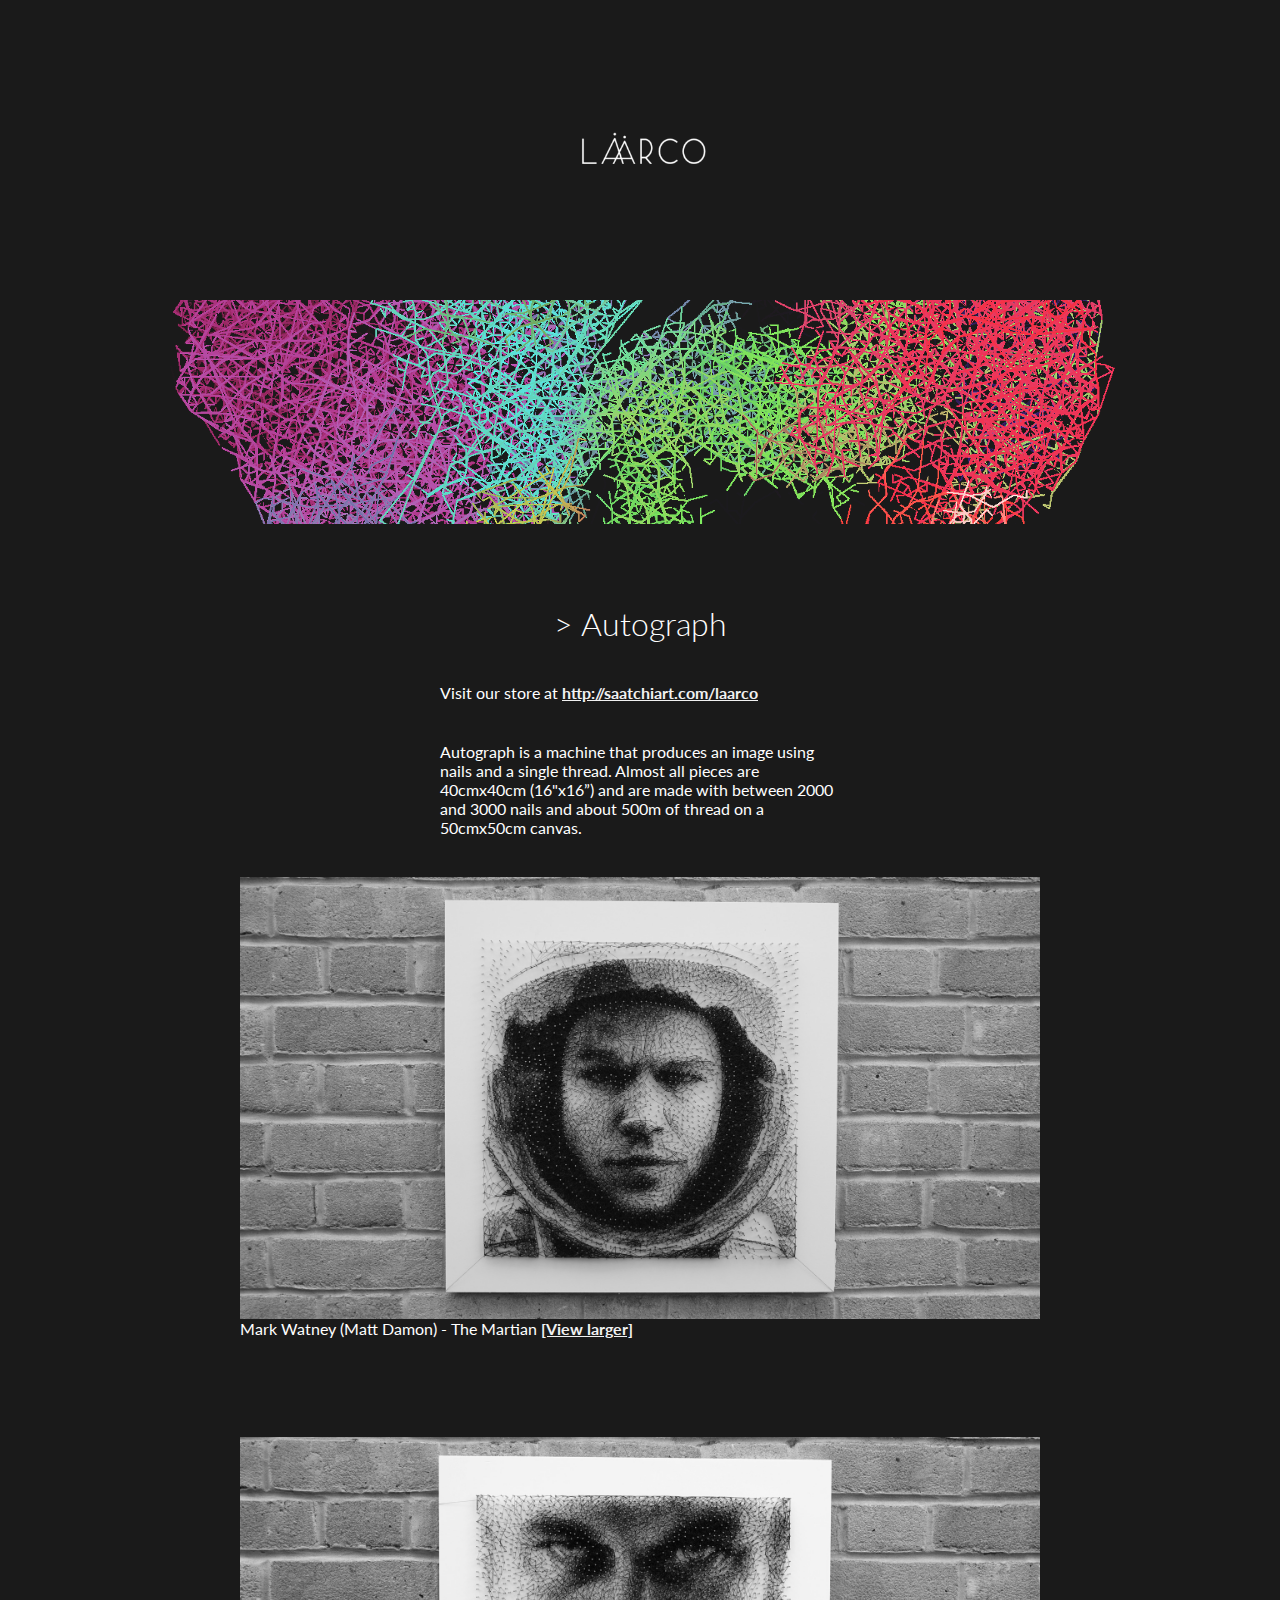
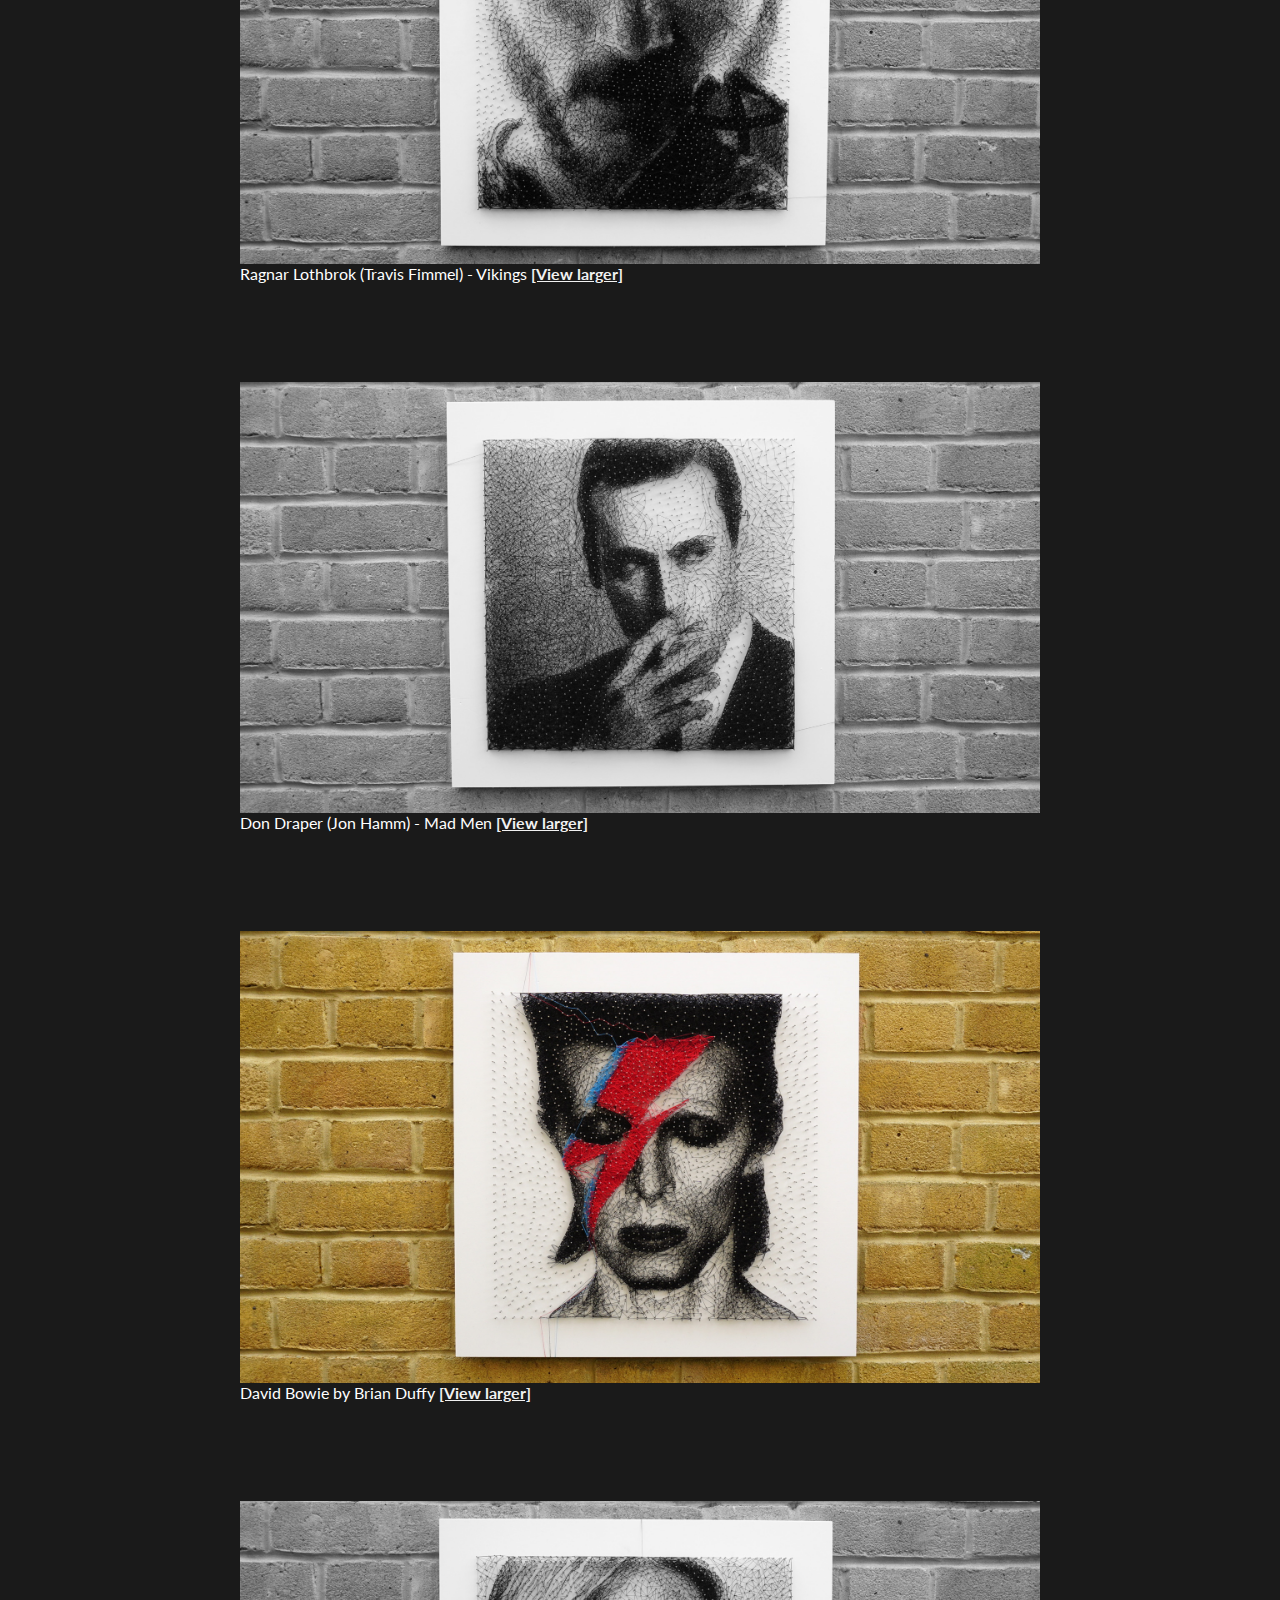
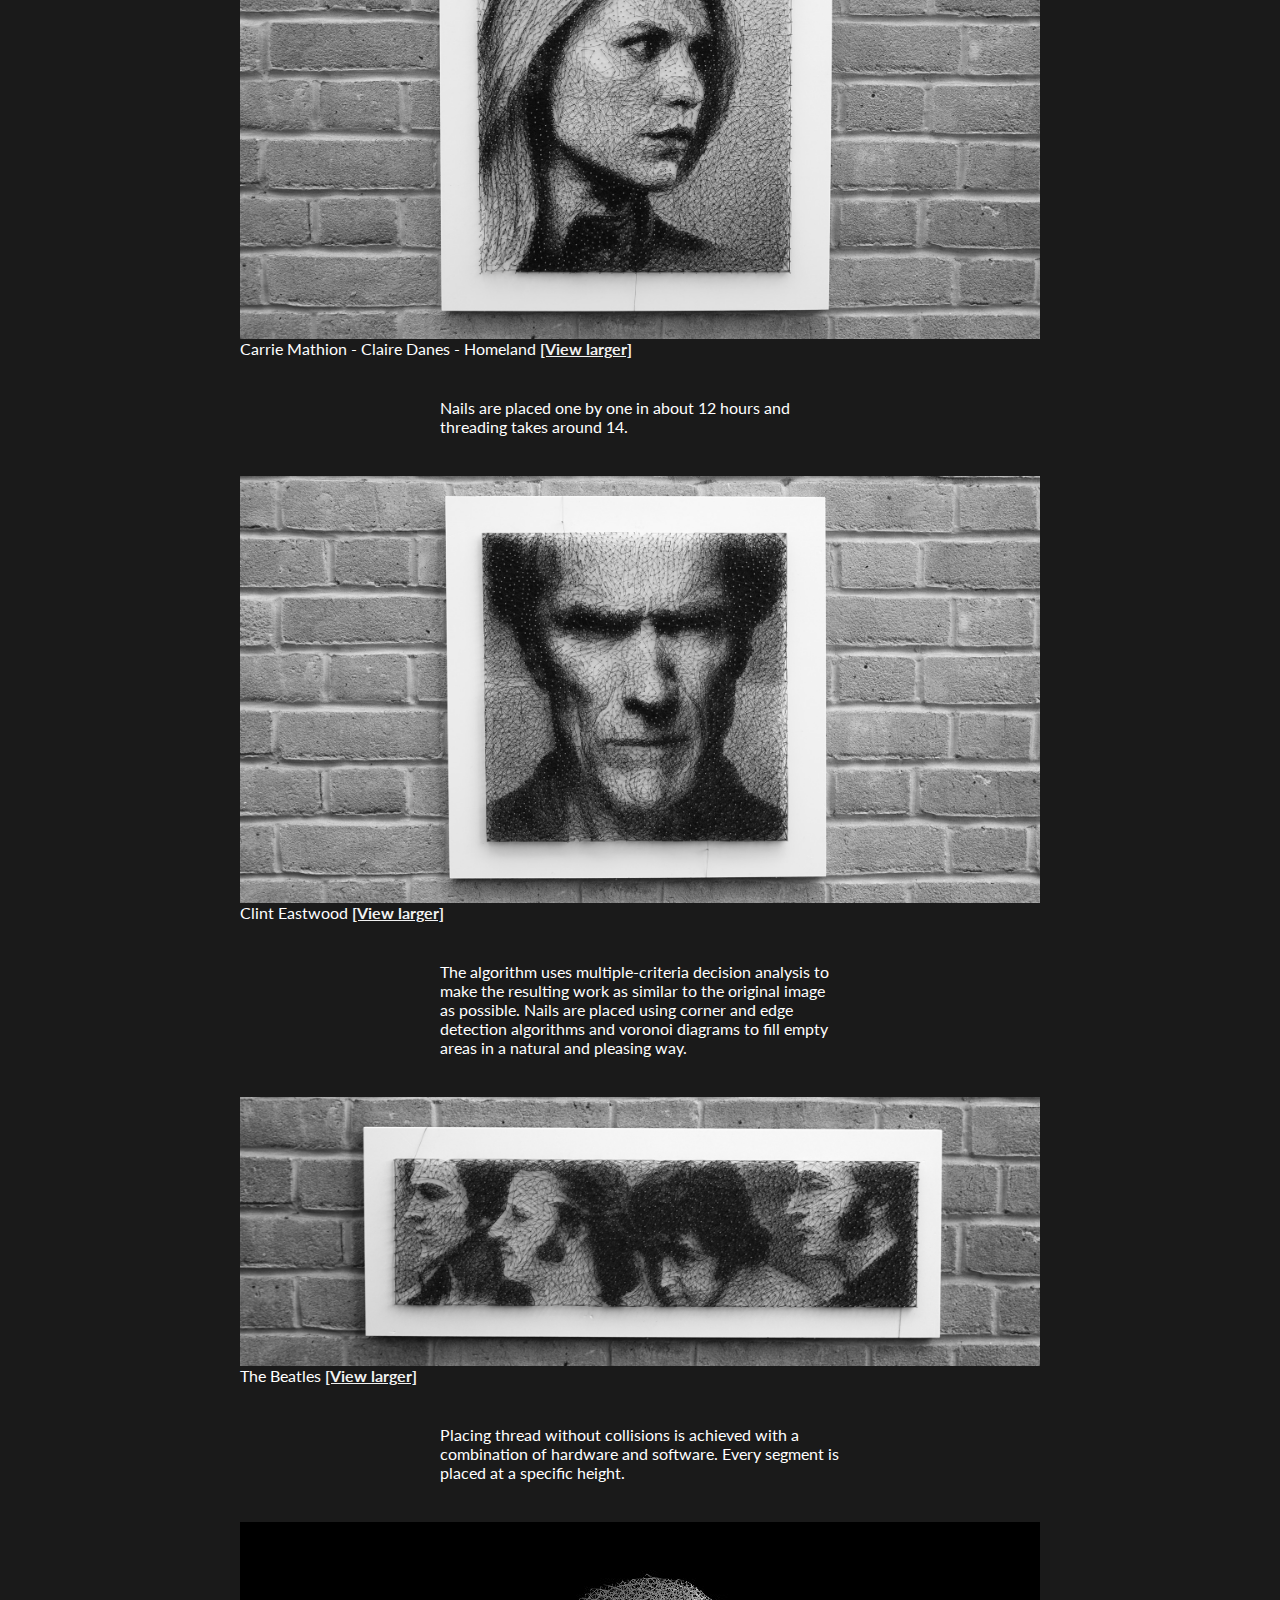
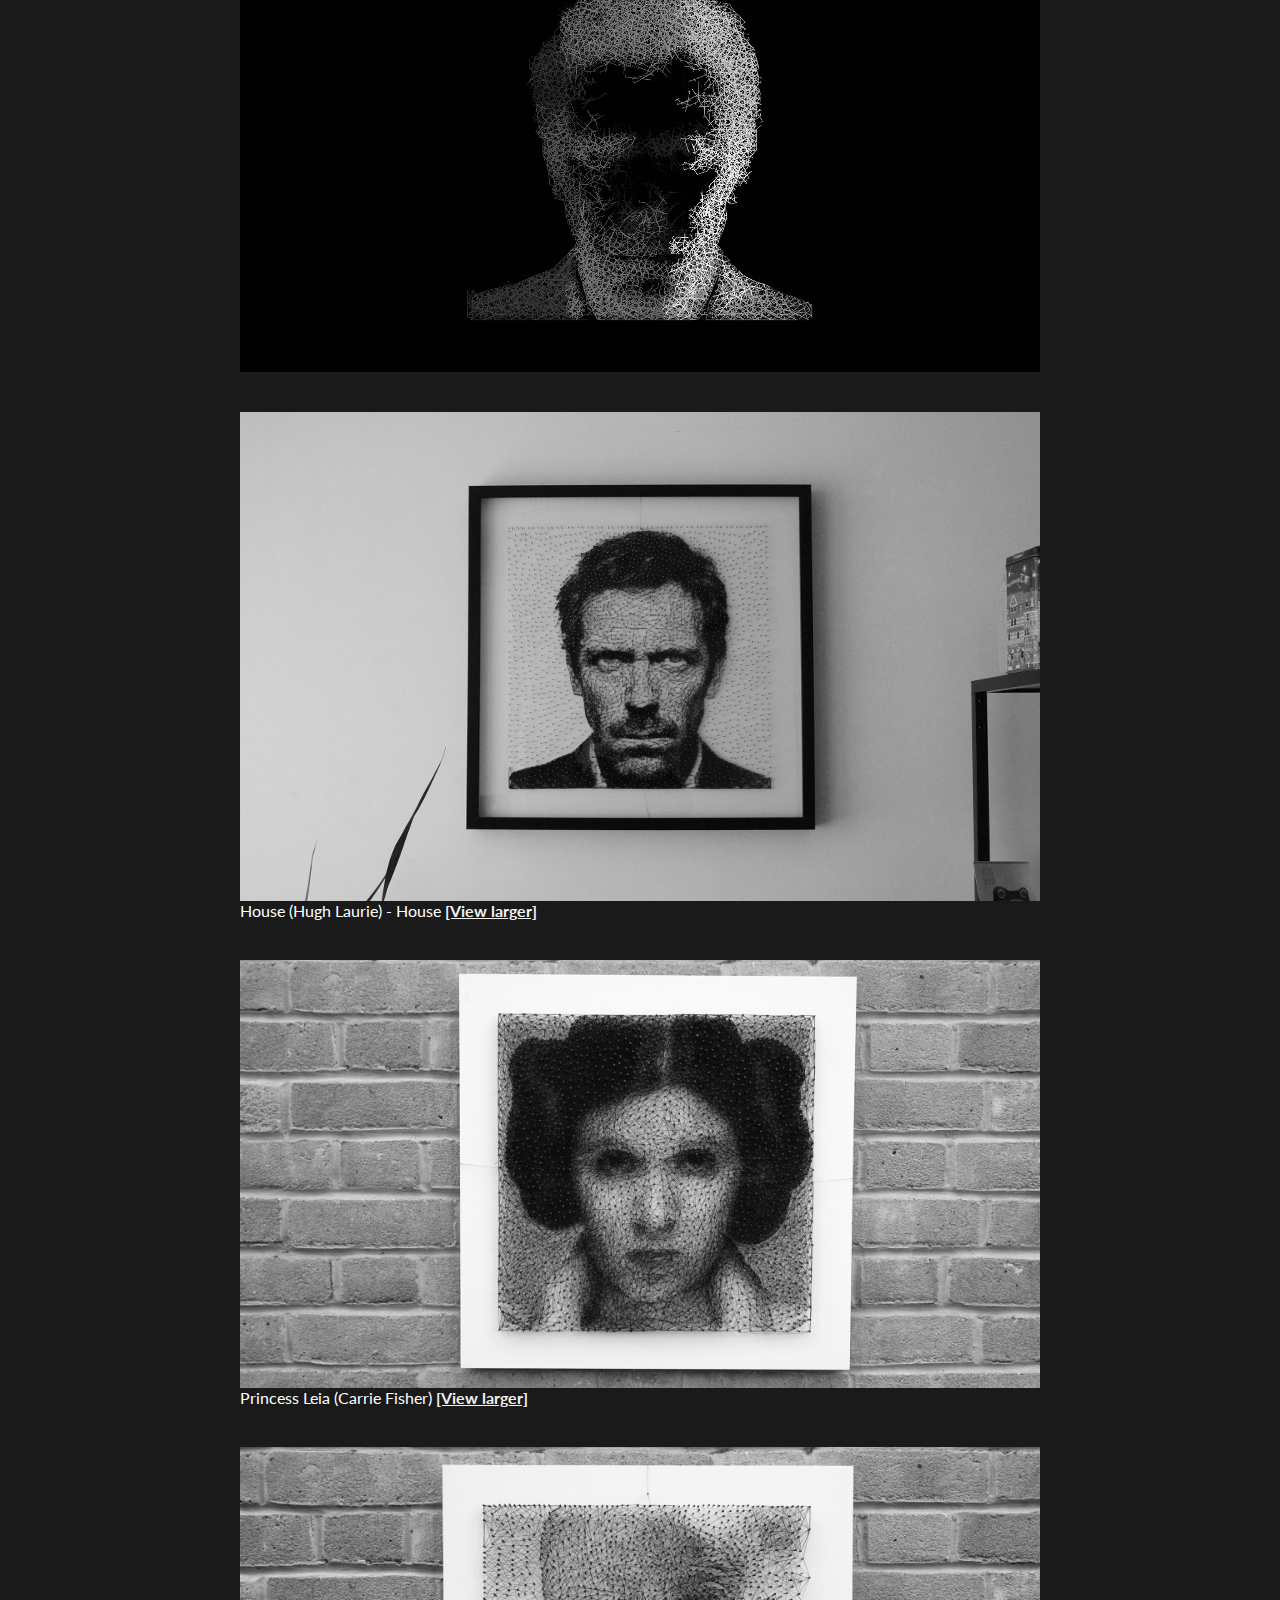
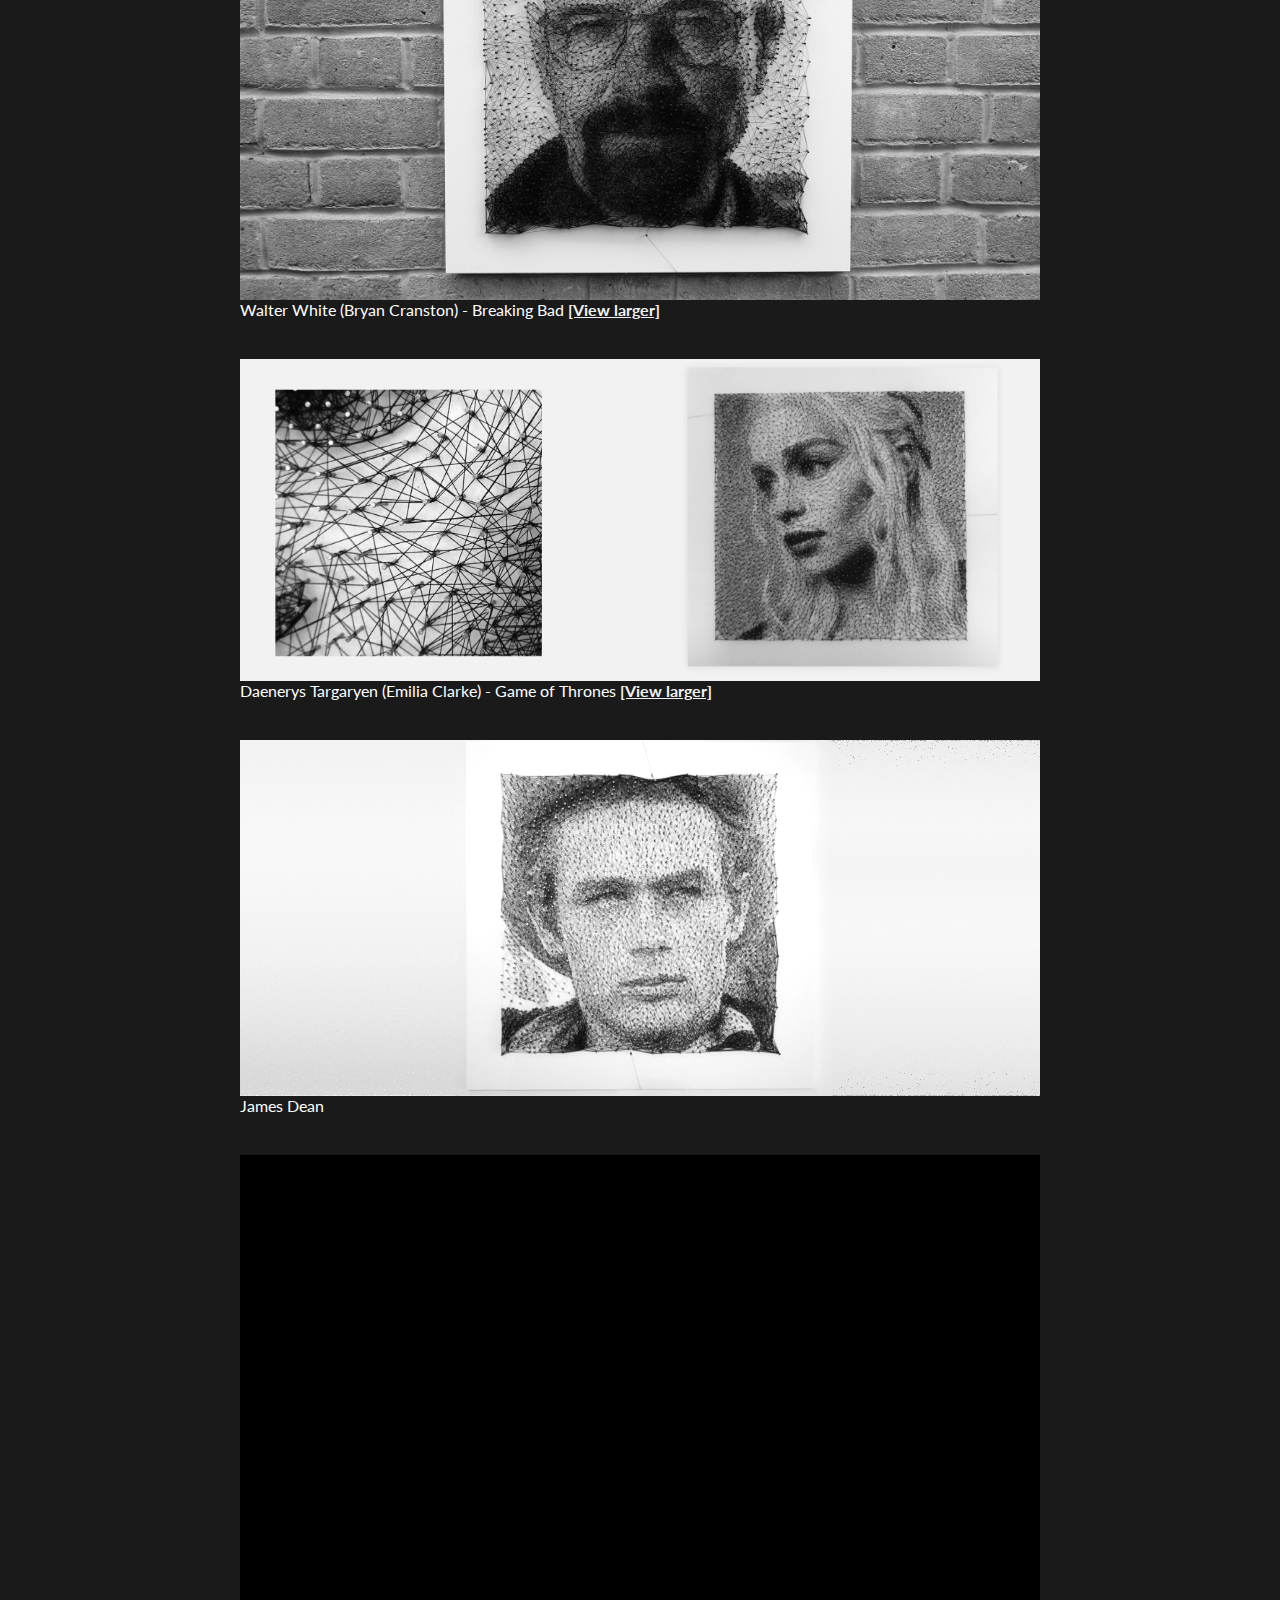
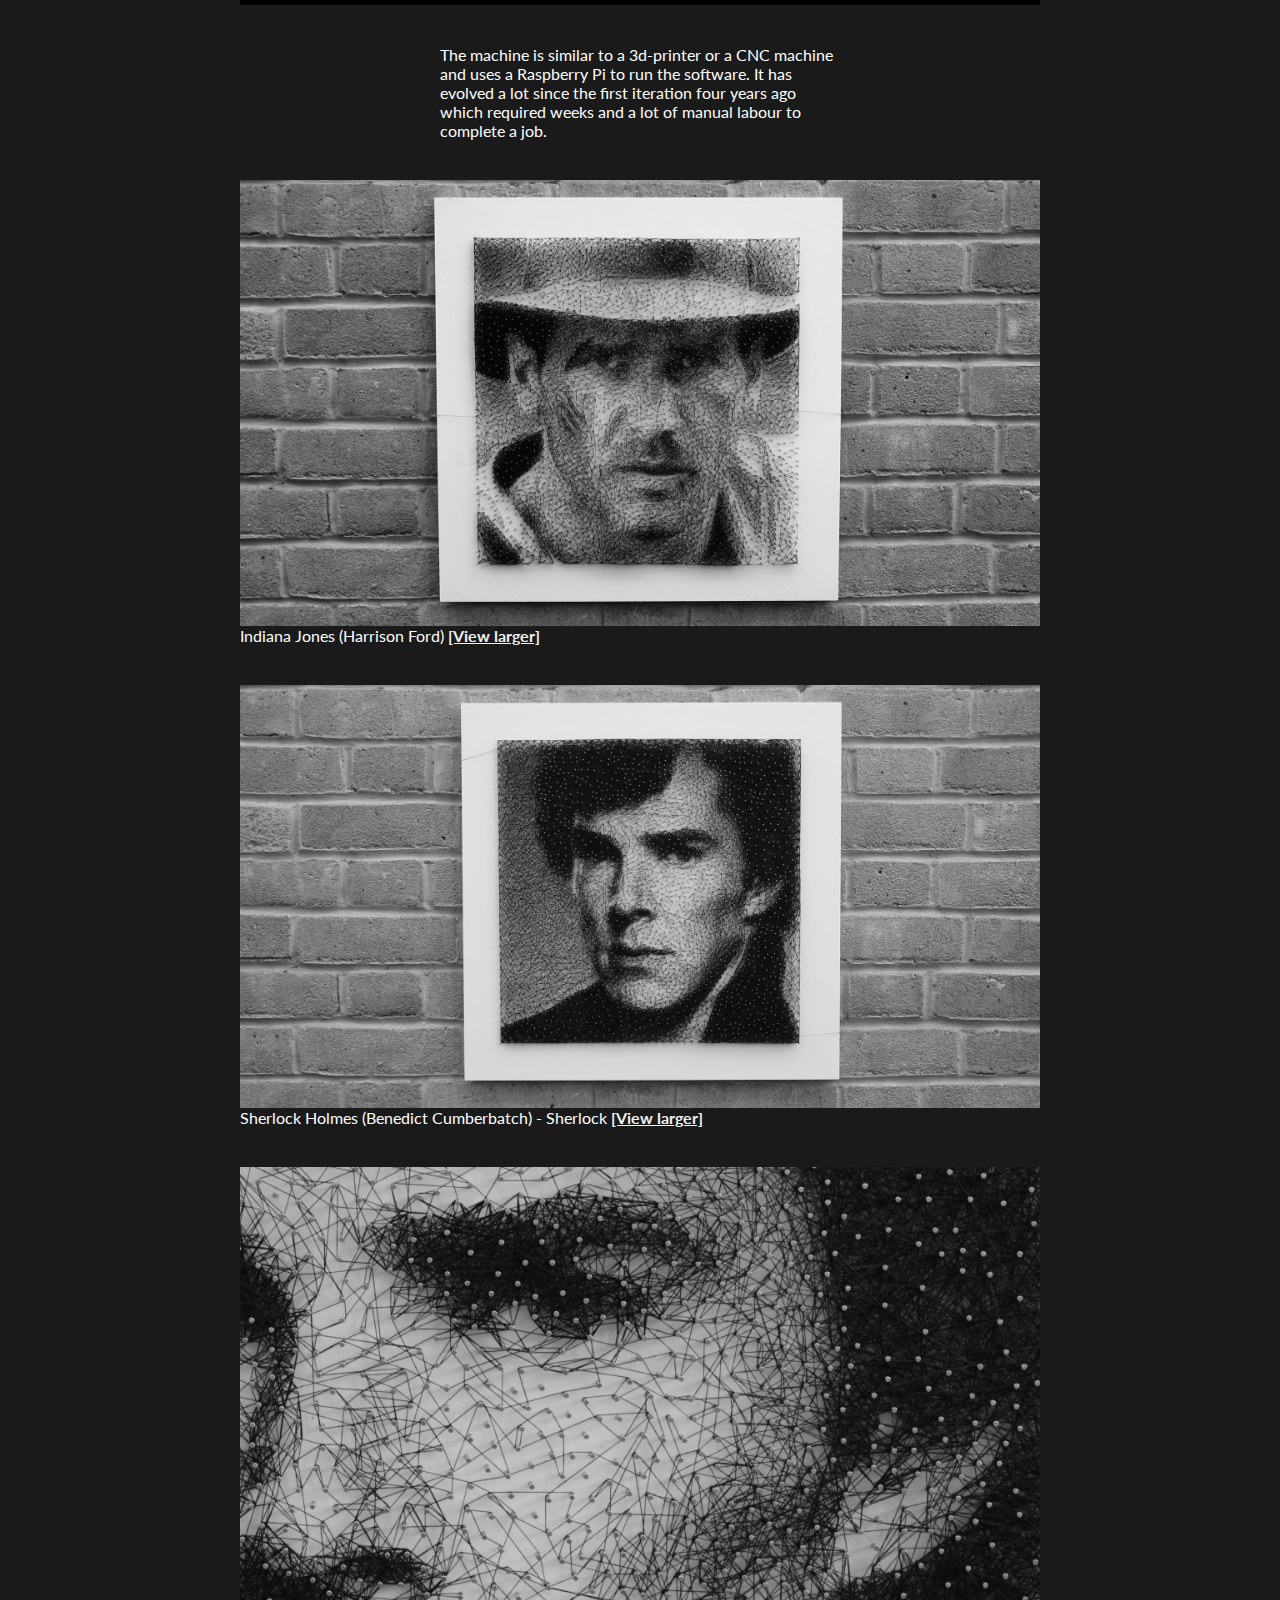
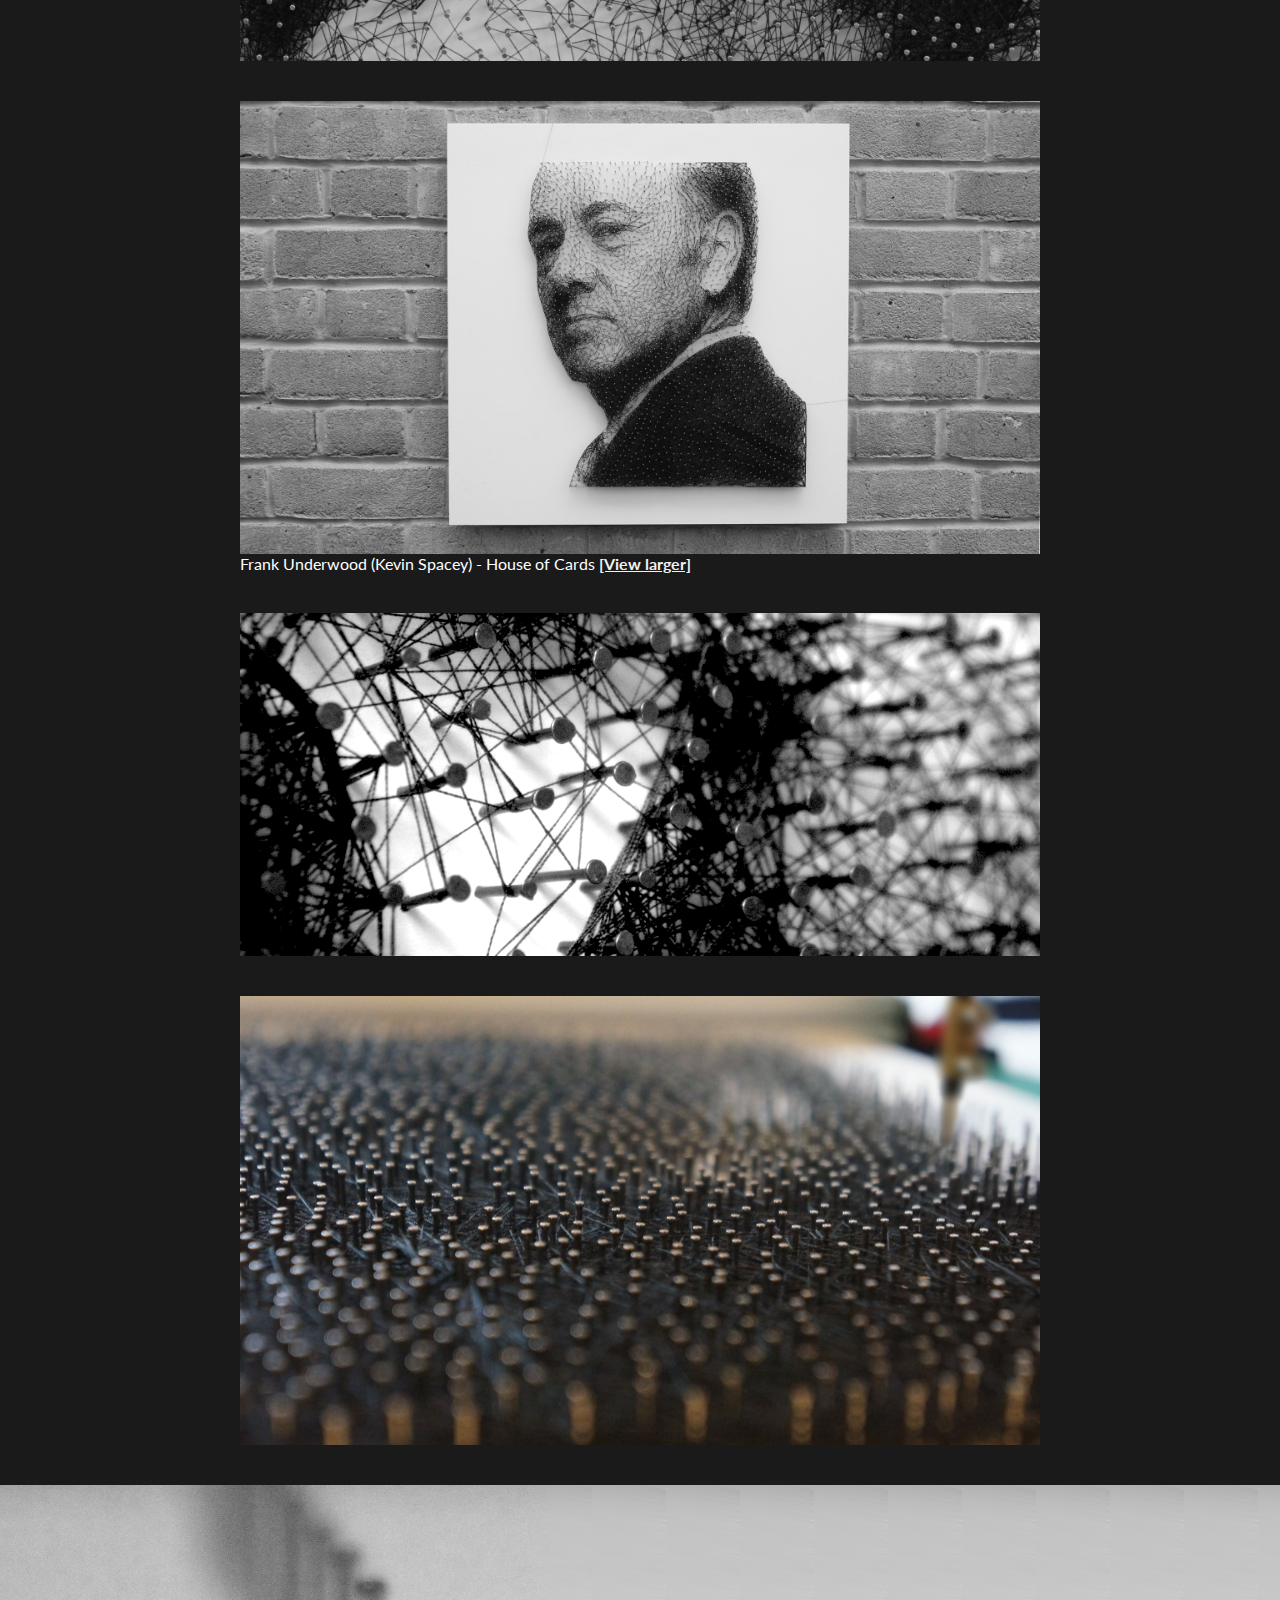
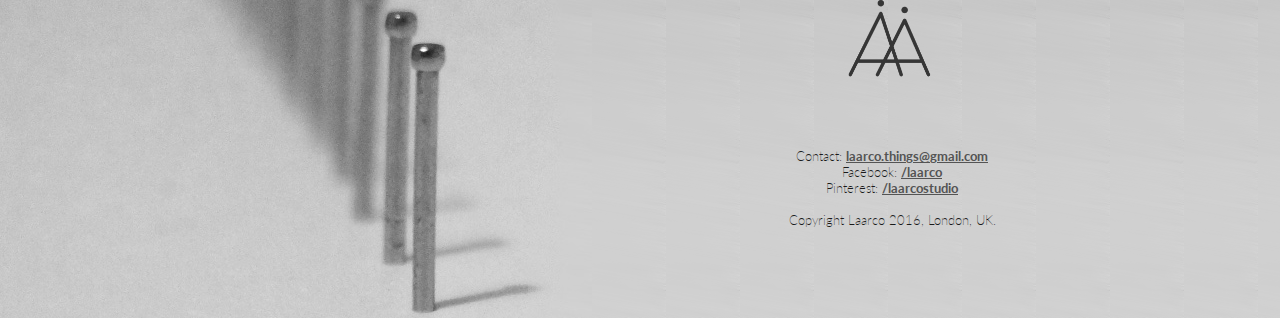
==== index.html @ 8915d0df "RRSS" ====
<html>
<head>
	<title>laarco</title>
	<link rel="stylesheet" href="laarco.css">
	<link href='https://fonts.googleapis.com/css?family=Lato:400,100italic,300' rel='stylesheet' type='text/css'>

</head>

<body class="main">

		<img class="laarco" src="laarco.png" alt="" />
	
		<img class="center" src="autograph.png" alt="" />
		<h1>&gt; Autograph</h1>
    <p class="text">Visit our store at <a href="http://saatchiart.com/laarco">http://saatchiart.com/laarco</a>
    </p>

    <p class="text">Autograph is a machine that produces an image using nails and a single thread. Almost all pieces are 40cmx40cm (16"x16”) and are made with between 2000 and 3000 nails and about 500m of thread on a 50cmx50cm canvas. 
    </p>

    <figure class="img800"><a href="nowall/martian.jpg"><img src="wall/martian.jpg" /></a><figcaption>Mark Watney (Matt Damon) - The Martian <a href="nowall/martian.jpg">[View larger]</a></figcaption></figure><br>
    <figure class="img800"><a href="nowall/ragnar.jpg"><img src="wall/ragnar.jpg" /></a><figcaption>Ragnar Lothbrok (Travis Fimmel) - Vikings <a href="nowall/ragnar.jpg">[View larger]</a></figcaption></figure><br>
    <figure class="img800"><a href="nowall/don.jpg"><img src="wall/don.jpg" /></a><figcaption>Don Draper (Jon Hamm) - Mad Men <a href="nowall/don.jpg">[View larger]</a></figcaption></figure><br>
    <figure class="img800"><a href="nowall/bowie.jpg"><img src="wall/bowie.jpg" /></a><figcaption>David Bowie by Brian Duffy <a href="nowall/bowie.jpg">[View larger]</a></figcaption></figure><br>
    <figure class="img800"><a href="nowall/carrie.jpg"><img src="wall/carrie.jpg" /></a><figcaption>Carrie Mathion - Claire Danes - Homeland <a href="nowall/carrie.jpg">[View larger]</a></figcaption></figure>
    
    <p class="text">
    Nails are placed one by one in about 12 hours and threading takes around 14.
    </p>


<p><figure class="img800"><a href="nowall/clint.jpg"><img src="wall/clint.jpg" /></a><figcaption>Clint Eastwood <a href="nowall/clint.jpg">[View larger]</a></figcaption></figure></p>

    <p class="text">
    The algorithm uses multiple-criteria decision analysis to make the resulting work as similar to the original image as possible. Nails are placed using corner and edge detection algorithms and voronoi diagrams to fill empty areas in a natural and pleasing way.
    </p>

<p><figure class="img800"><a href="nowall/beatles.jpg"><img src="wall/beatles.jpg" /></a><figcaption>The Beatles <a href="nowall/beatles.jpg">[View larger]</a></figcaption></figure></p>

    <p class="text">
    Placing thread without collisions is achieved with a combination of hardware and software. Every segment is placed at a specific height.
    </p>
<p><figure class="img800"><img src="house_heights.jpg" /><figcaption></figcaption></figure></p>
<p><figure class="img800"><a href="nowall/house.jpg"><img src="house.jpg" /></a><figcaption>House (Hugh Laurie) - House <a href="nowall/house.jpg">[View larger]</a></figcaption></figure></p>
<p><figure class="img800"><a href="nowall/leia.jpg"><img src="wall/leia.jpg" /></a><figcaption>Princess Leia (Carrie Fisher) <a href="nowall/leia.jpg">[View larger]</a></figcaption></figure></p>
<p><figure class="img800"><a href="nowall/walter.jpg"><img src="wall/walter.jpg" /></a><figcaption>Walter White (Bryan Cranston) - Breaking Bad <a href="nowall/walter.jpg">[View larger]</a></figcaption></figure></p>
<p><figure class="img800"><a href="nowall/daenerys.jpg"><img src="daenerys.png" /></a><figcaption>Daenerys Targaryen (Emilia Clarke) - Game of Thrones <a href="nowall/daenerys.jpg">[View larger]</a></figcaption></figure></p>
<p><figure class="img800"><img src="james.png" /><figcaption>James Dean</figcaption></figure></p>

    <p class="video">
    <iframe width="800" height="450" src="https://www.youtube.com/embed/mAPLx17B2AM" frameborder="0" allowfullscreen></iframe>

    </p>
    <p class="text">
    The machine is similar to a 3d-printer or a CNC machine and uses a Raspberry Pi to run the software. It has evolved a lot since the first iteration four years ago which required weeks and a lot of manual labour to complete a job.
    </p>

<p><figure class="img800"><a href="nowall/indy.jpg"><img src="wall/indy.jpg" /></a><figcaption>Indiana Jones (Harrison Ford) <a href="nowall/indy.jpg">[View larger]</a></figcaption></figure></p>
<p><figure class="img800"><a href="nowall/sherlock.jpg"><img src="wall/sherlock.jpg" /></a><figcaption>Sherlock Holmes (Benedict Cumberbatch) - Sherlock <a href="nowall/sherlock.jpg">[View larger]</a></figcaption></figure></p>
<p><figure class="img800"><img src="sherlockzoom.jpg" /><figcaption></figcaption></figure></p>
<p><figure class="img800"><a href="nowall/frank.jpg"><img src="wall/frank.jpg" /></a><figcaption>Frank Underwood (Kevin Spacey) - House of Cards <a href="nowall/frank.jpg">[View larger]</a></figcaption></figure></p>
<p><figure class="img800"><img src="pic2.png" /><figcaption></figcaption></figure></p>
<p><figure class="img800"><img src="photo.jpg" /><figcaption></figcaption></figure></p>

<table class="whitewp">
	<tr><td class="whitenails"></td><td class="white">
		<div>
	    <p><img src="head_black.png" width="600px" style="margin-bottom: 48px"></p>

	    <p class="smalltext text" style="text-align: center;">

	    Contact: <a href="mailto:laarco.things@gmail.com">laarco.things@gmail.com</a> <br/>
      Facebook: <a href="http://facebook.com/laarco">/laarco</a><br/>
      Pinterest: <a href="https://pinterest.com/laarcostudio">/laarcostudio</a><br/>
            <br/>
	    Copyright Laarco 2016, London, UK.<br/>

	    </p>
    </div>
	</td></tr>
</table>
</body>
<script>
  (function(i,s,o,g,r,a,m){i['GoogleAnalyticsObject']=r;i[r]=i[r]||function(){
  (i[r].q=i[r].q||[]).push(arguments)},i[r].l=1*new Date();a=s.createElement(o),
  m=s.getElementsByTagName(o)[0];a.async=1;a.src=g;m.parentNode.insertBefore(a,m)
  })(window,document,'script','//www.google-analytics.com/analytics.js','ga');

  ga('create', 'UA-69452703-1', 'auto');
  ga('send', 'pageview');

</script>
</html>
---- laarco.css ----
body {
	
	font-family: Lato;

	margin: 0;
}

table, tr, td {
	border: 0;
	border-collapse: collapse;
	padding: 0;
}
body.main {
	color: white;
	background-color: #1a1a1a;
}

.hide-y-overflow {
    overflow-y:hidden;
}

header {
}

html, section, body {
	margin:0;
	padding:0;
}

h1, h2, h3, h4, h5 {
	font-weight: 300;
	width: 60%;
	margin: auto;
	margin-top: 80px;
}

h1 {
	text-align: center;	
}


a {
	font-weight: bold;
	color: #f1f1f1;

}
.laarco {
	font-size: 36px;
	width: 40%;
	display: block;
	margin: 80px auto;
	font-weight: 300;
}

.gone {
	display: none;
}


/*
@-webkit-keyframes machineAnim {
	from {
	-webkit-transform: translate(0px);
	}
	to {
	-webkit-transform: translate(-100px);
	}
}*/


/* Standard syntax */
@keyframes machineAnim {

	from {
		top: 2000px;
		
	}
	to {
		top: 0px;
	}
}


@media screen and (max-width: 1080px) and (orientation:portrait) {

	body {
		padding: 0 36px;
		font-size: 12px;
	}

	.laarco {
		width: 100%;
		margin: 0;
	}
	.img400, .img800 {
		width: 100% !important;
	}

	.img800 img {
		width: 800px;
		margin: auto;
	}
	.text {
		width: 100% !important;
	}

	h1 {
		font-size: 4em;
	}

	.video {
		margin: 0px auto 0px auto !important; 
	}
}

.whitewp {
	align-items: stretch;
	width: 100%;
	height: 433px;
	background: url("nailsbg.png");
	background-repeat: repeat-x;
	background-color: #e5e5e5;
	color: #1a1a1a;
	display: block;

}

.white {
	height: 433px;

} 

.whitenails {
	
	width: 592px;
	height: 433px;
	background: url("nails.jpg")  no-repeat;
	background-position: right top;
}

.white figure, .white p {
	margin: auto;
}

figure img {
	max-width: 100%;
}

.machines {
	display: block;

    -webkit-animation-name: machineAnim; /* Chrome, Safari, Opera */
    -webkit-animation-duration: 2s; /* Chrome, Safari, Opera */
    animation-name: machineAnim;
    animation-duration: 2s;
    animation-fill-mode:forwards;
}

.maintitle {
    -webkit-animation-name: maintitle-anim; /* Chrome, Safari, Opera */
    -webkit-animation-duration: 2s; /* Chrome, Safari, Opera */
    animation-name: maintitle-anim;
    animation-duration: 2s;
    animation-fill-mode:forwards;
    overflow: hidden;

}

.center {
	margin: auto;
	display: block;
	width: 100%;
	max-width: 1080px;

}

/* Standard syntax */
@keyframes maintitle-anim	 {

	from {
		height: 100%;
		
	}
	to {
		height: 0%;
	}
}

figure{
	margin: 40px;
	display: block;
	margin: 40px auto 40px auto; 

}

.text {
	width: 400px;
	margin: 40px auto 40px auto; 
	display: block;
}

.video {
	width: 800px;
	background-color: black;
	text-align: center;
	margin: 40px auto 40px auto; 
}

.img400 {
	width: 400px;
}

.img800 {
	width: 800px;
}

figure {
	max-width: 100%;}

.smalltext {
	font-size: 0.8em;
	font-weight: 200;
}

.whitewp a {
	color: #545454;
}
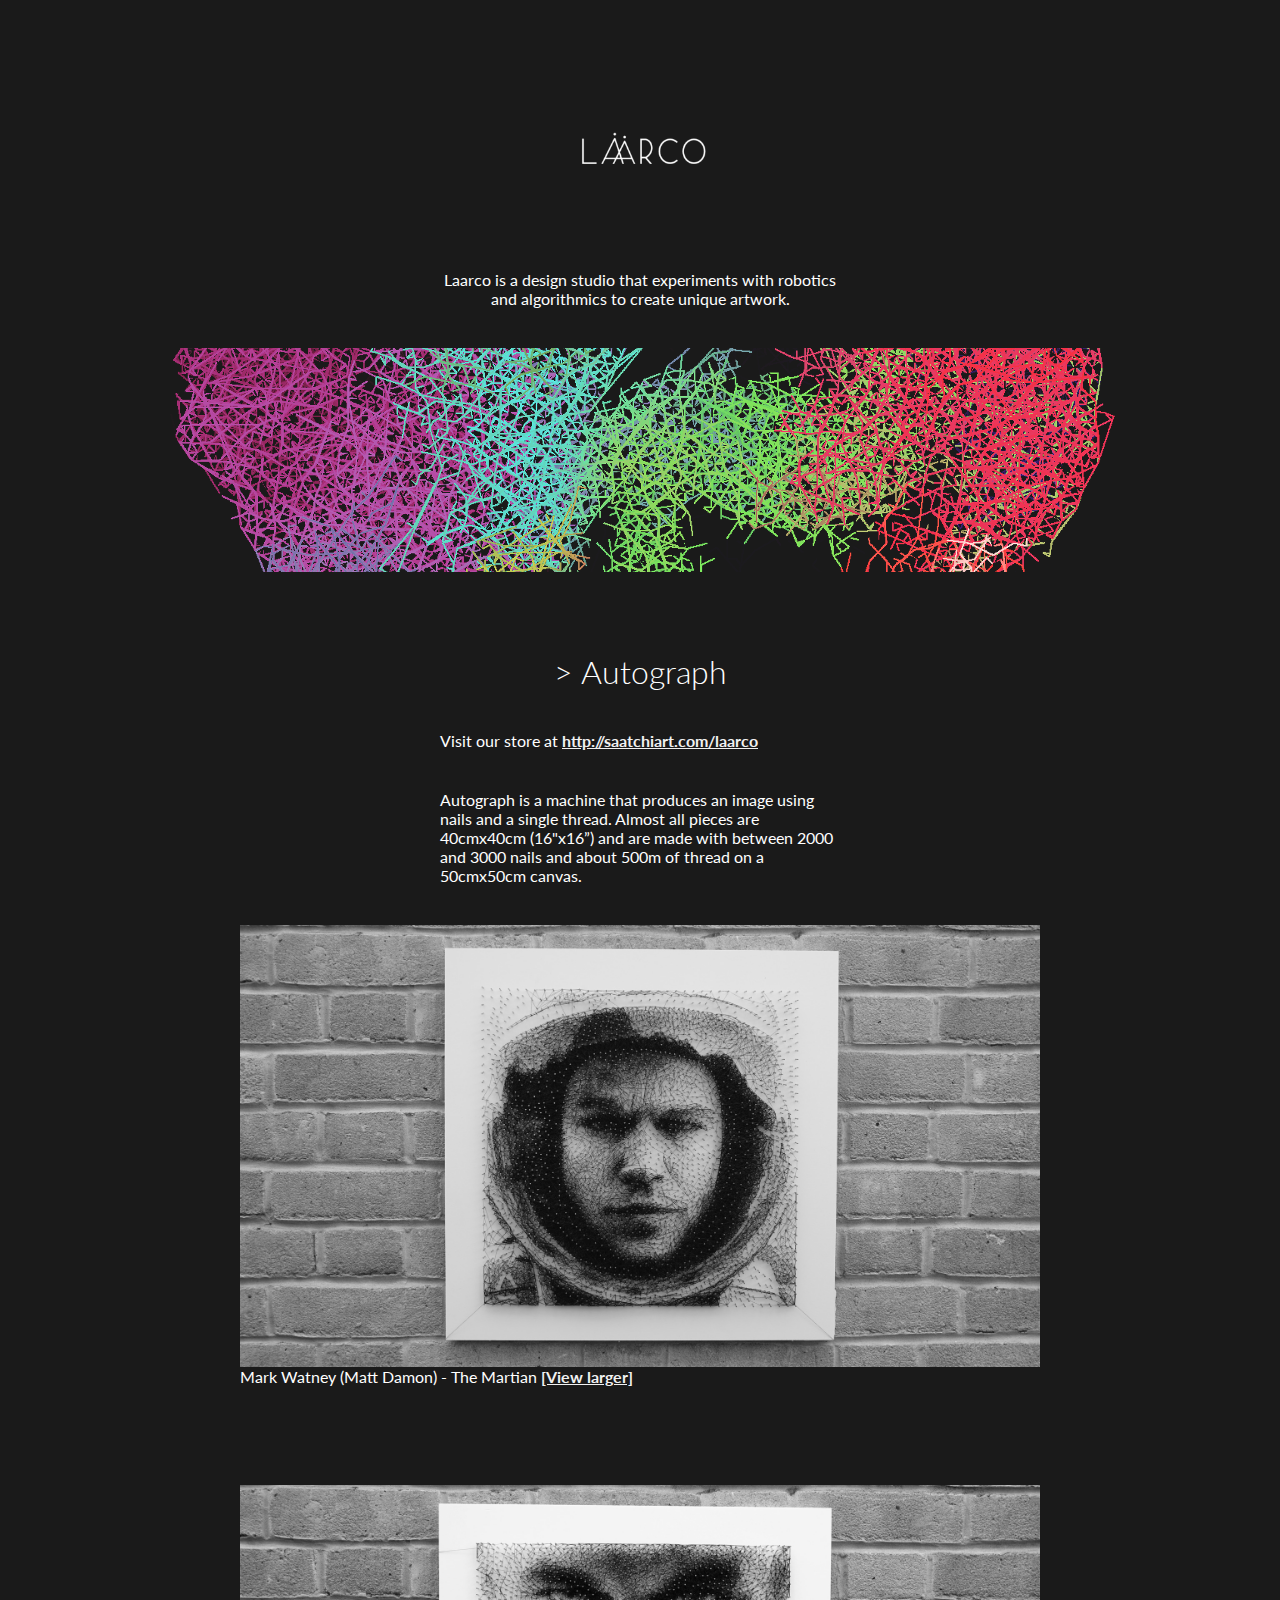
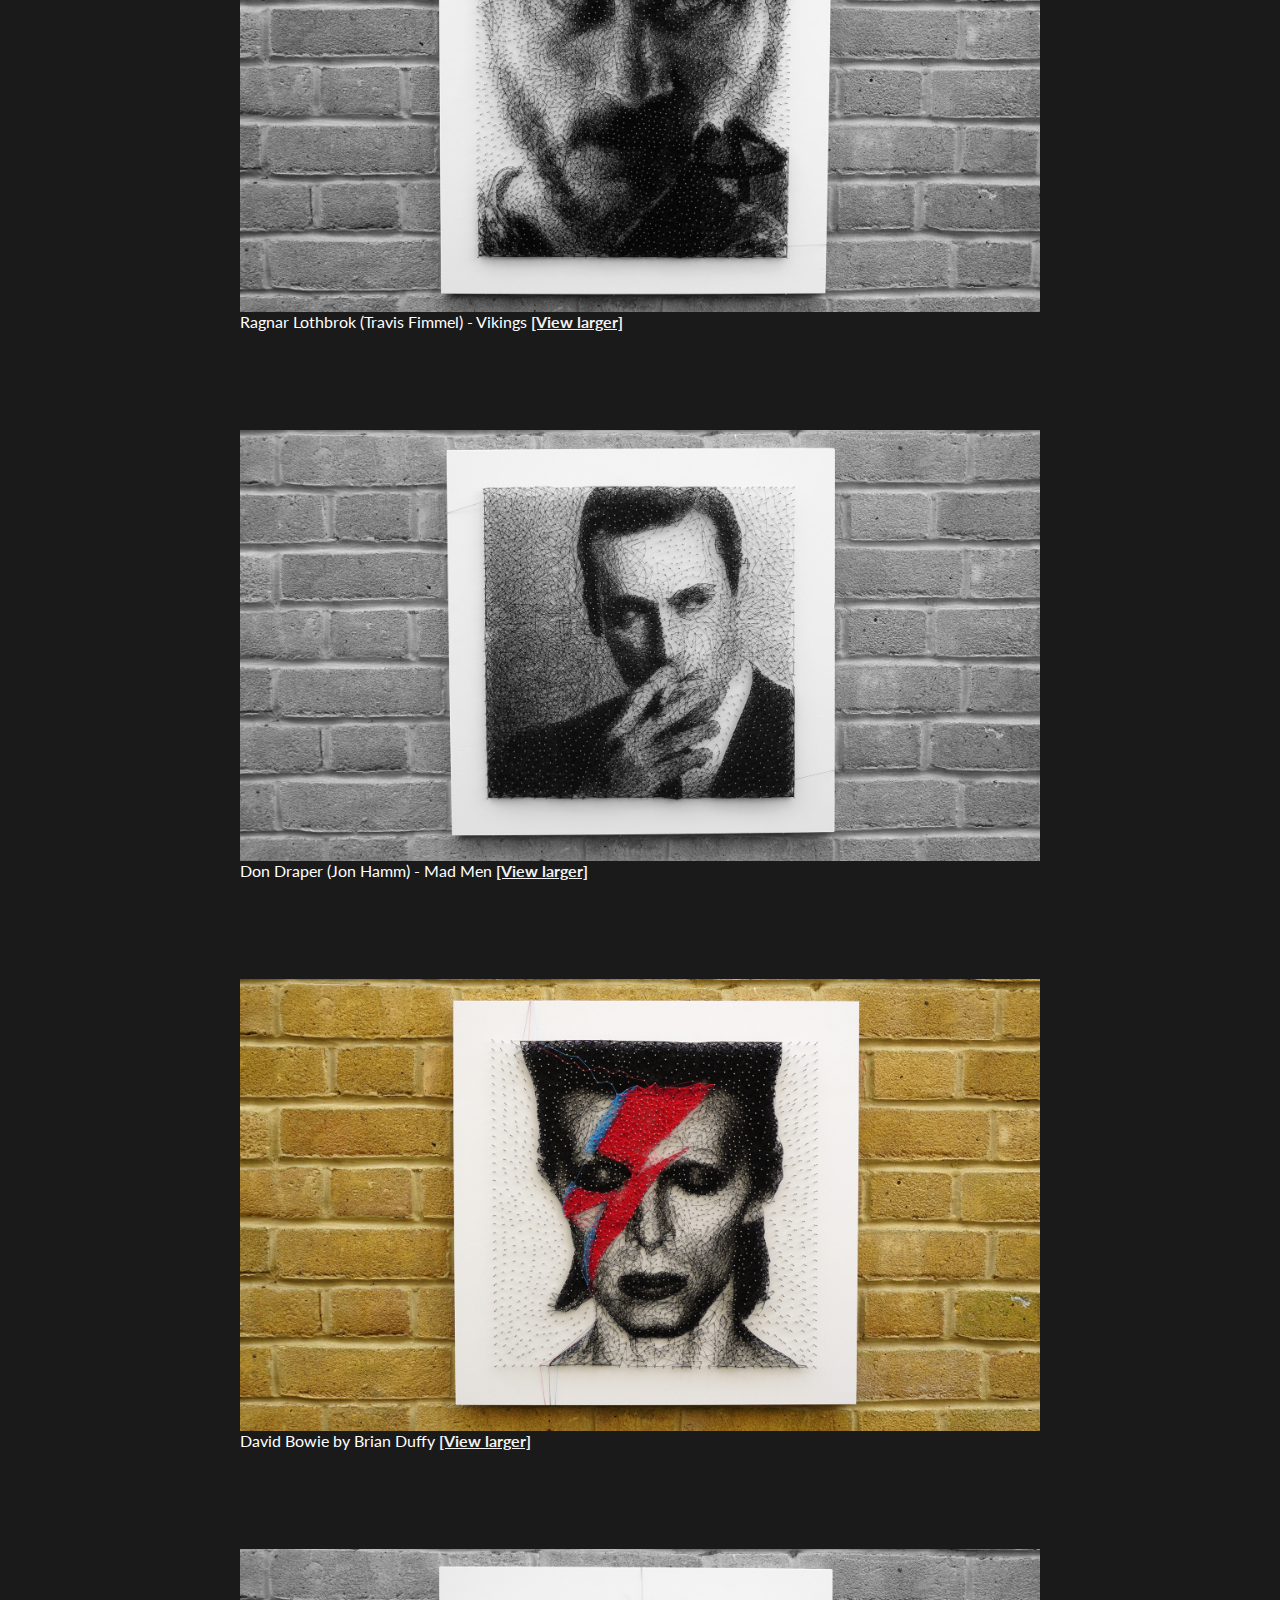
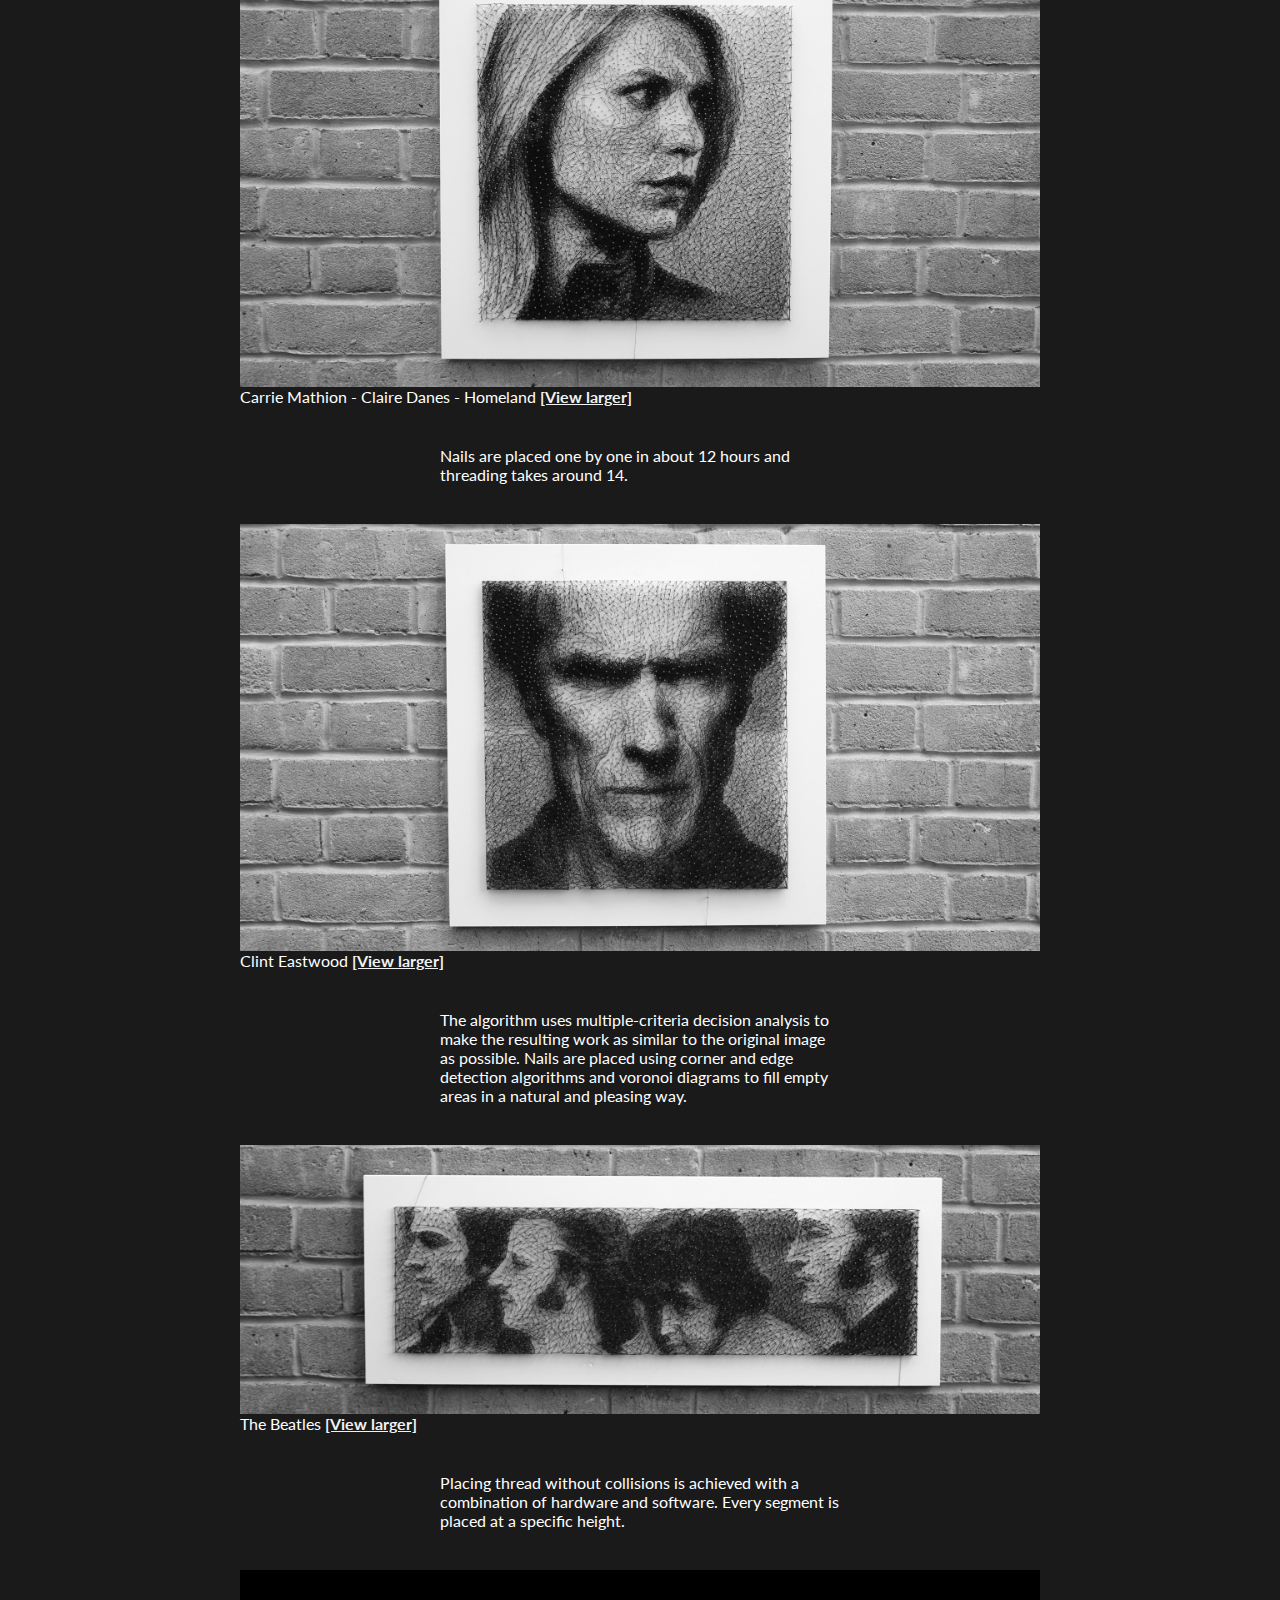
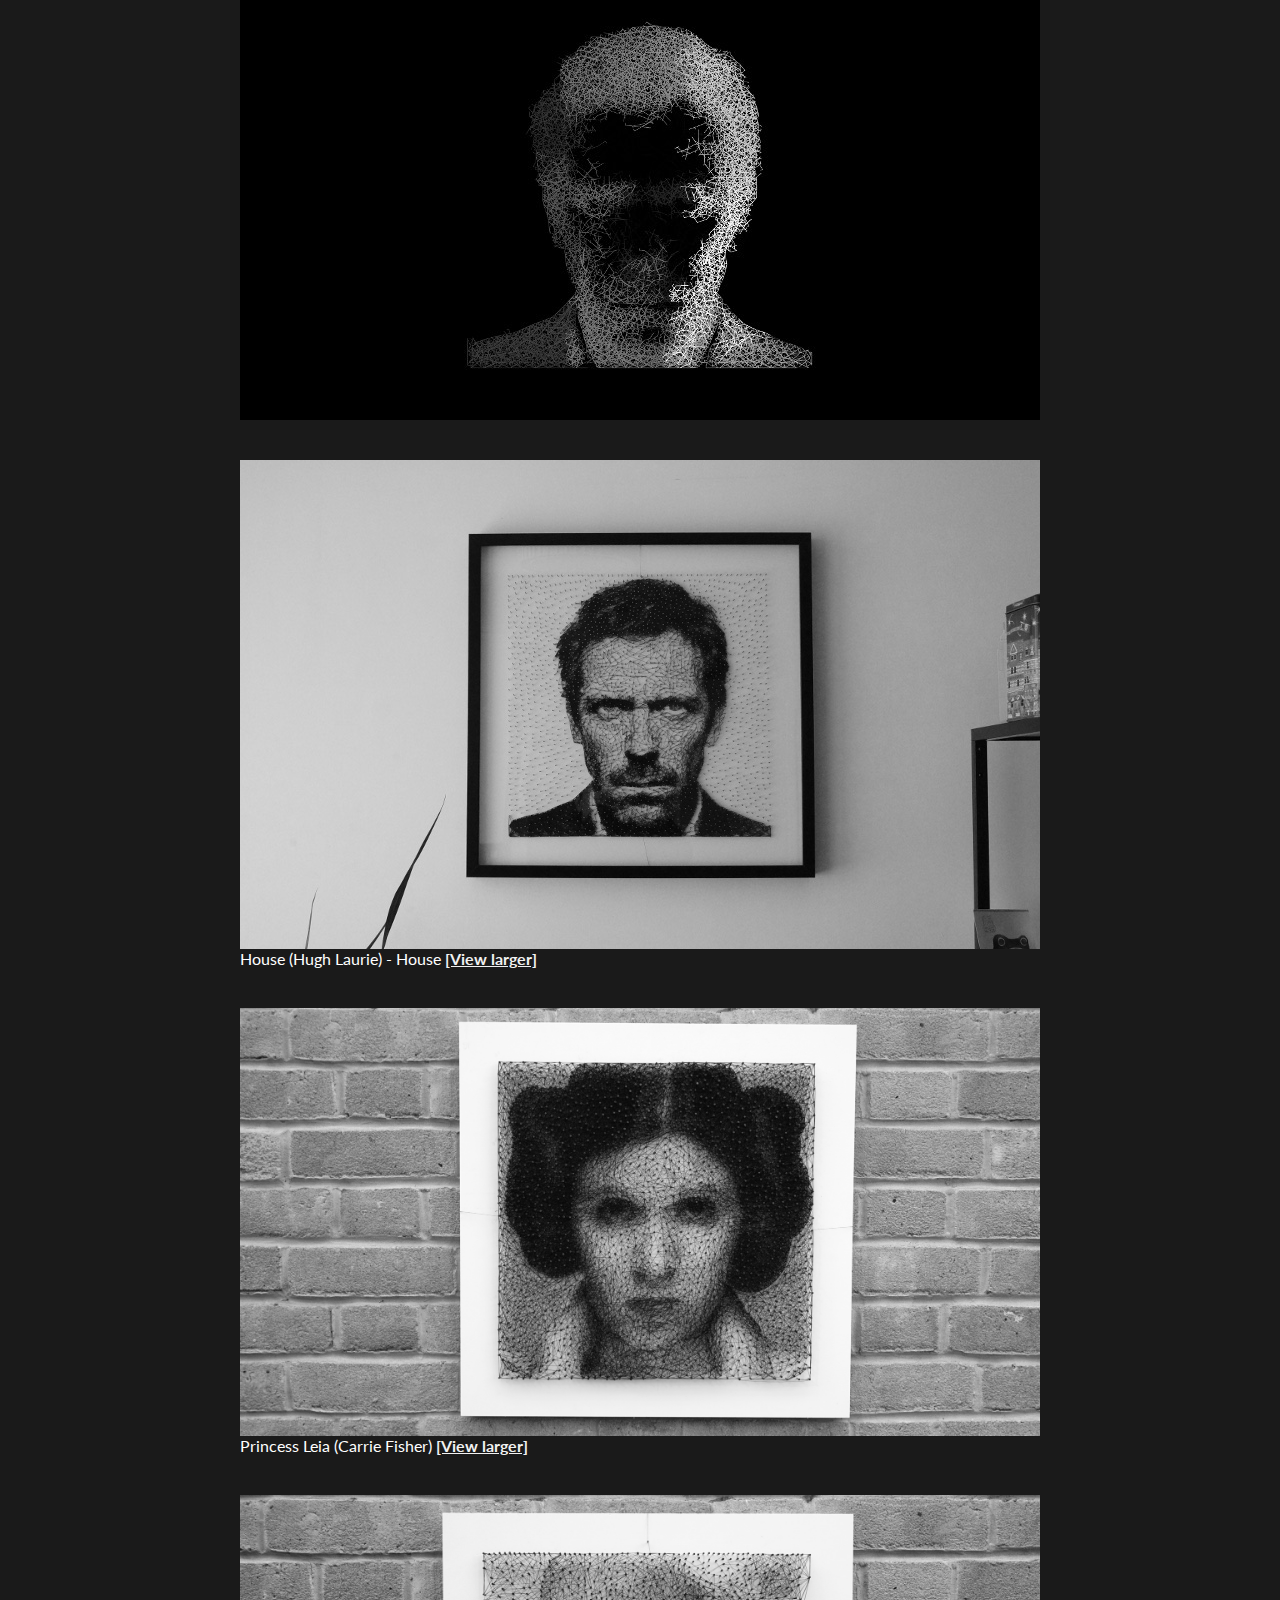
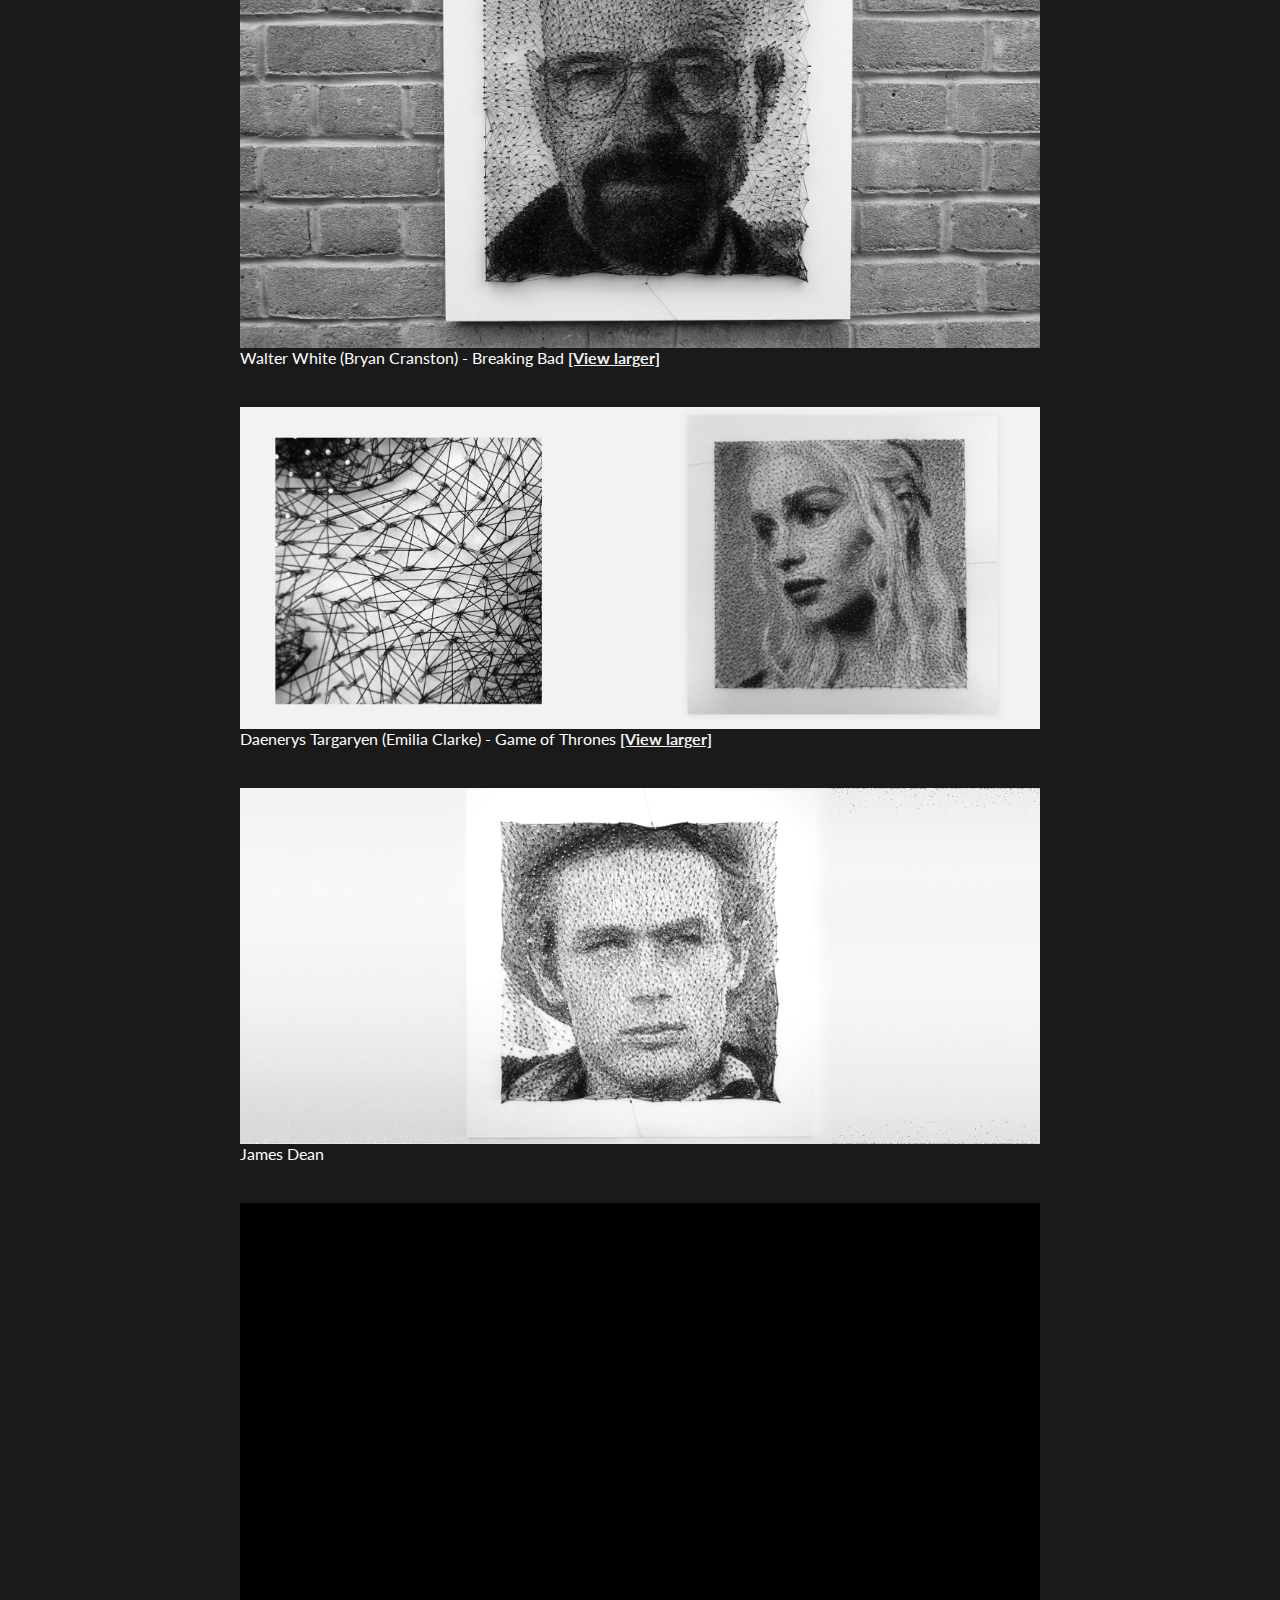
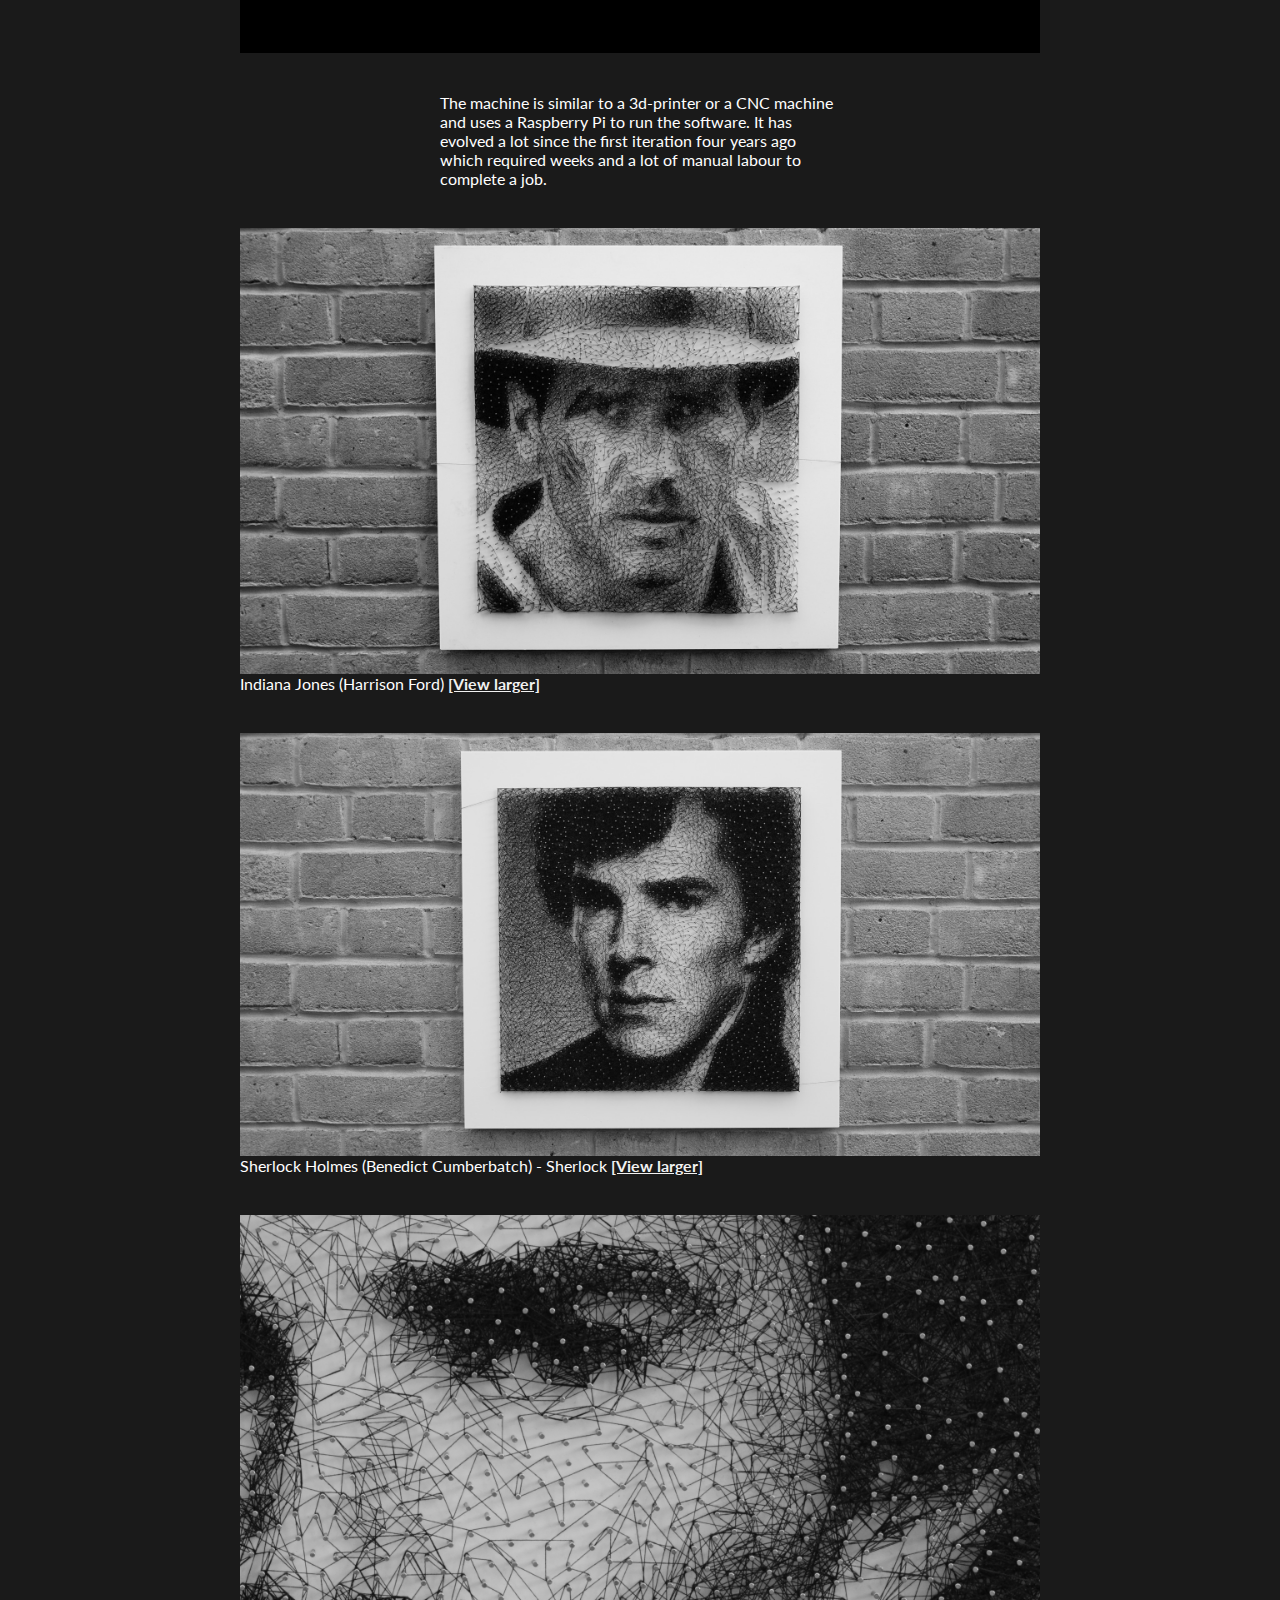
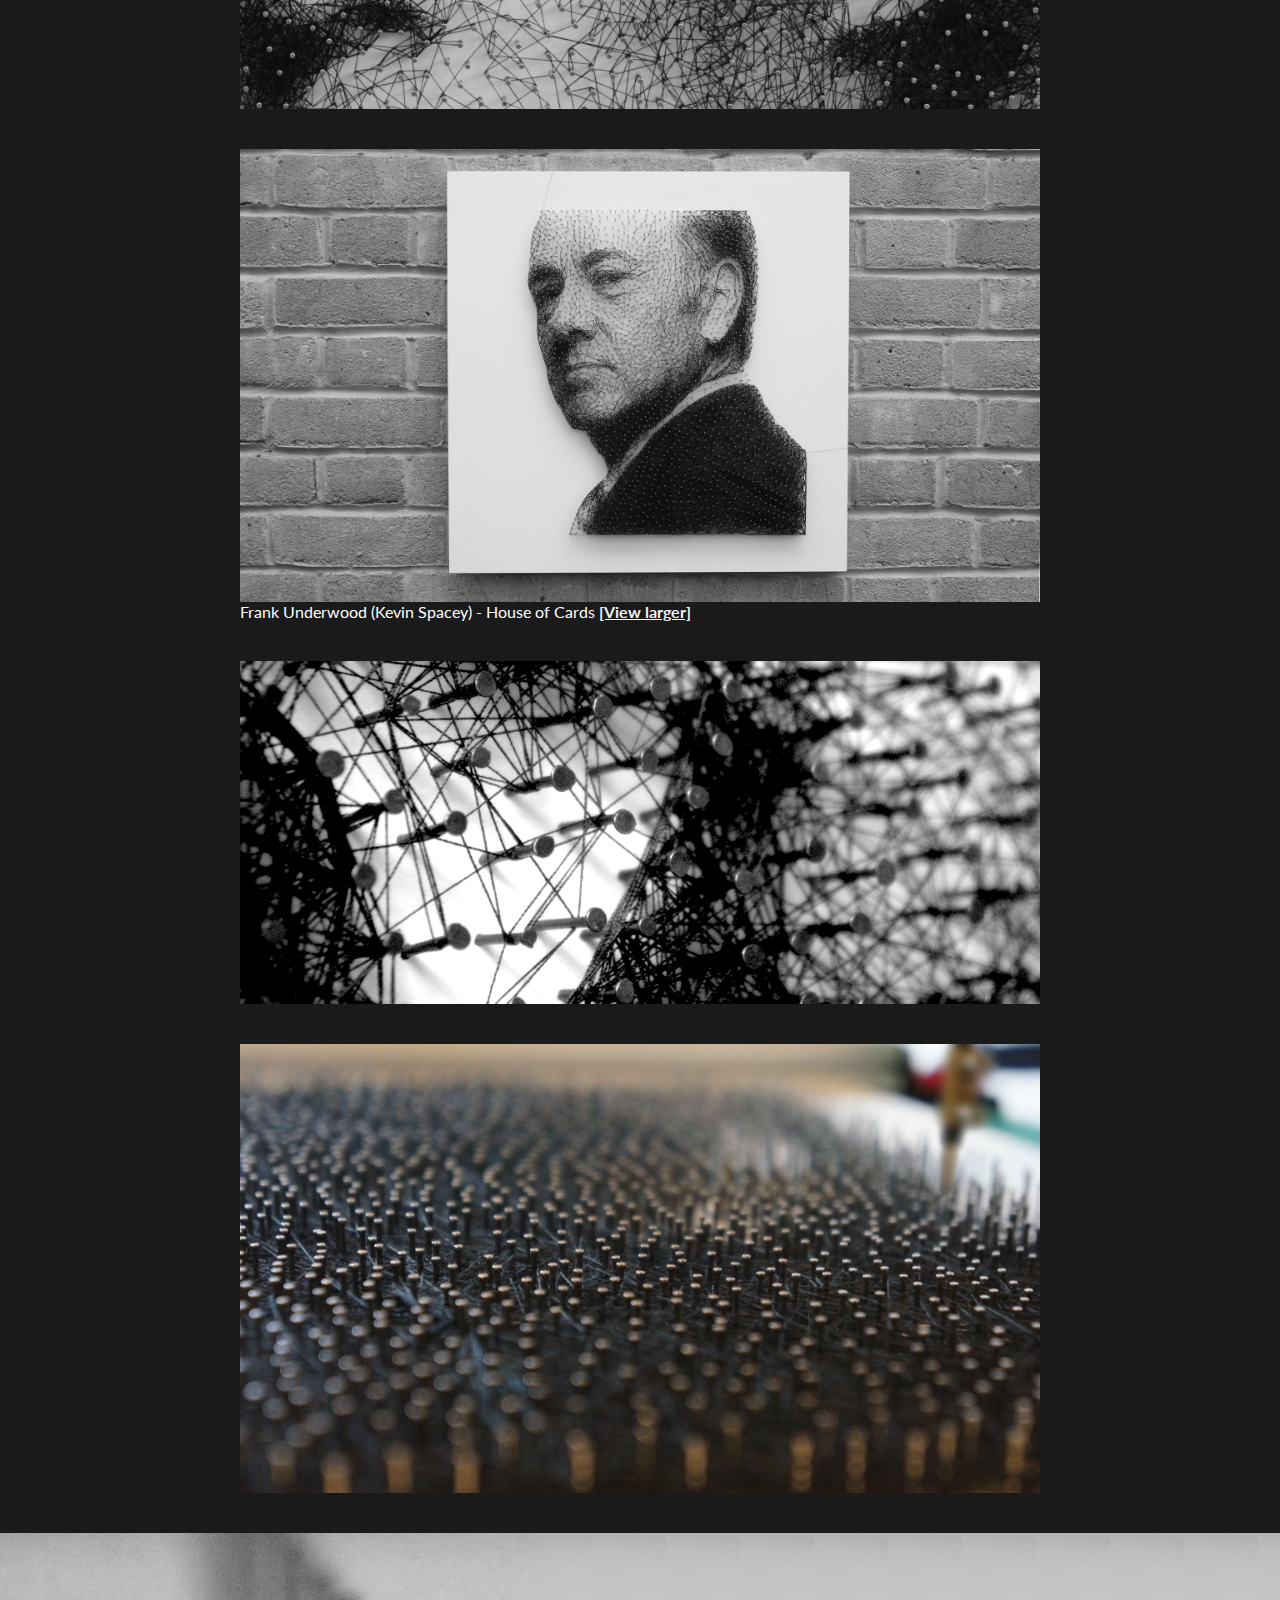
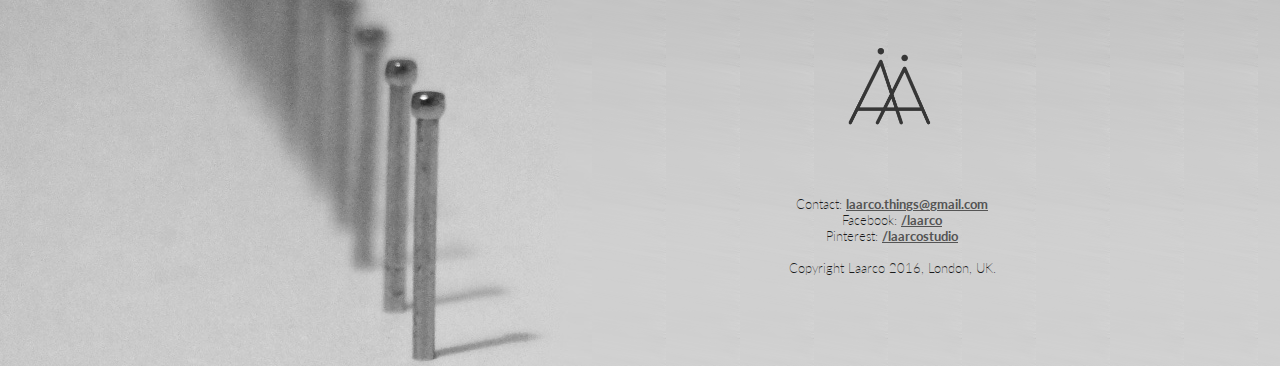
==== commit 84ad6e9d: "Intro paragraph" ====
--- a/index.html
+++ b/index.html
@@ -9,7 +9,7 @@
 <body class="main">
 
 		<img class="laarco" src="laarco.png" alt="" />
-	
+  <p class="text" style="text-align: center">Laarco is a design studio that experiments with robotics and algorithmics to create unique artwork.</p>	
 		<img class="center" src="autograph.png" alt="" />
 		<h1>&gt; Autograph</h1>
     <p class="text">Visit our store at <a href="http://saatchiart.com/laarco">http://saatchiart.com/laarco</a>
--- a/laarco.css
+++ b/laarco.css
@@ -48,7 +48,7 @@
 	font-size: 36px;
 	width: 40%;
 	display: block;
-	margin: 80px auto;
+	margin: 80px auto 50px auto;
 	font-weight: 300;
 }
 
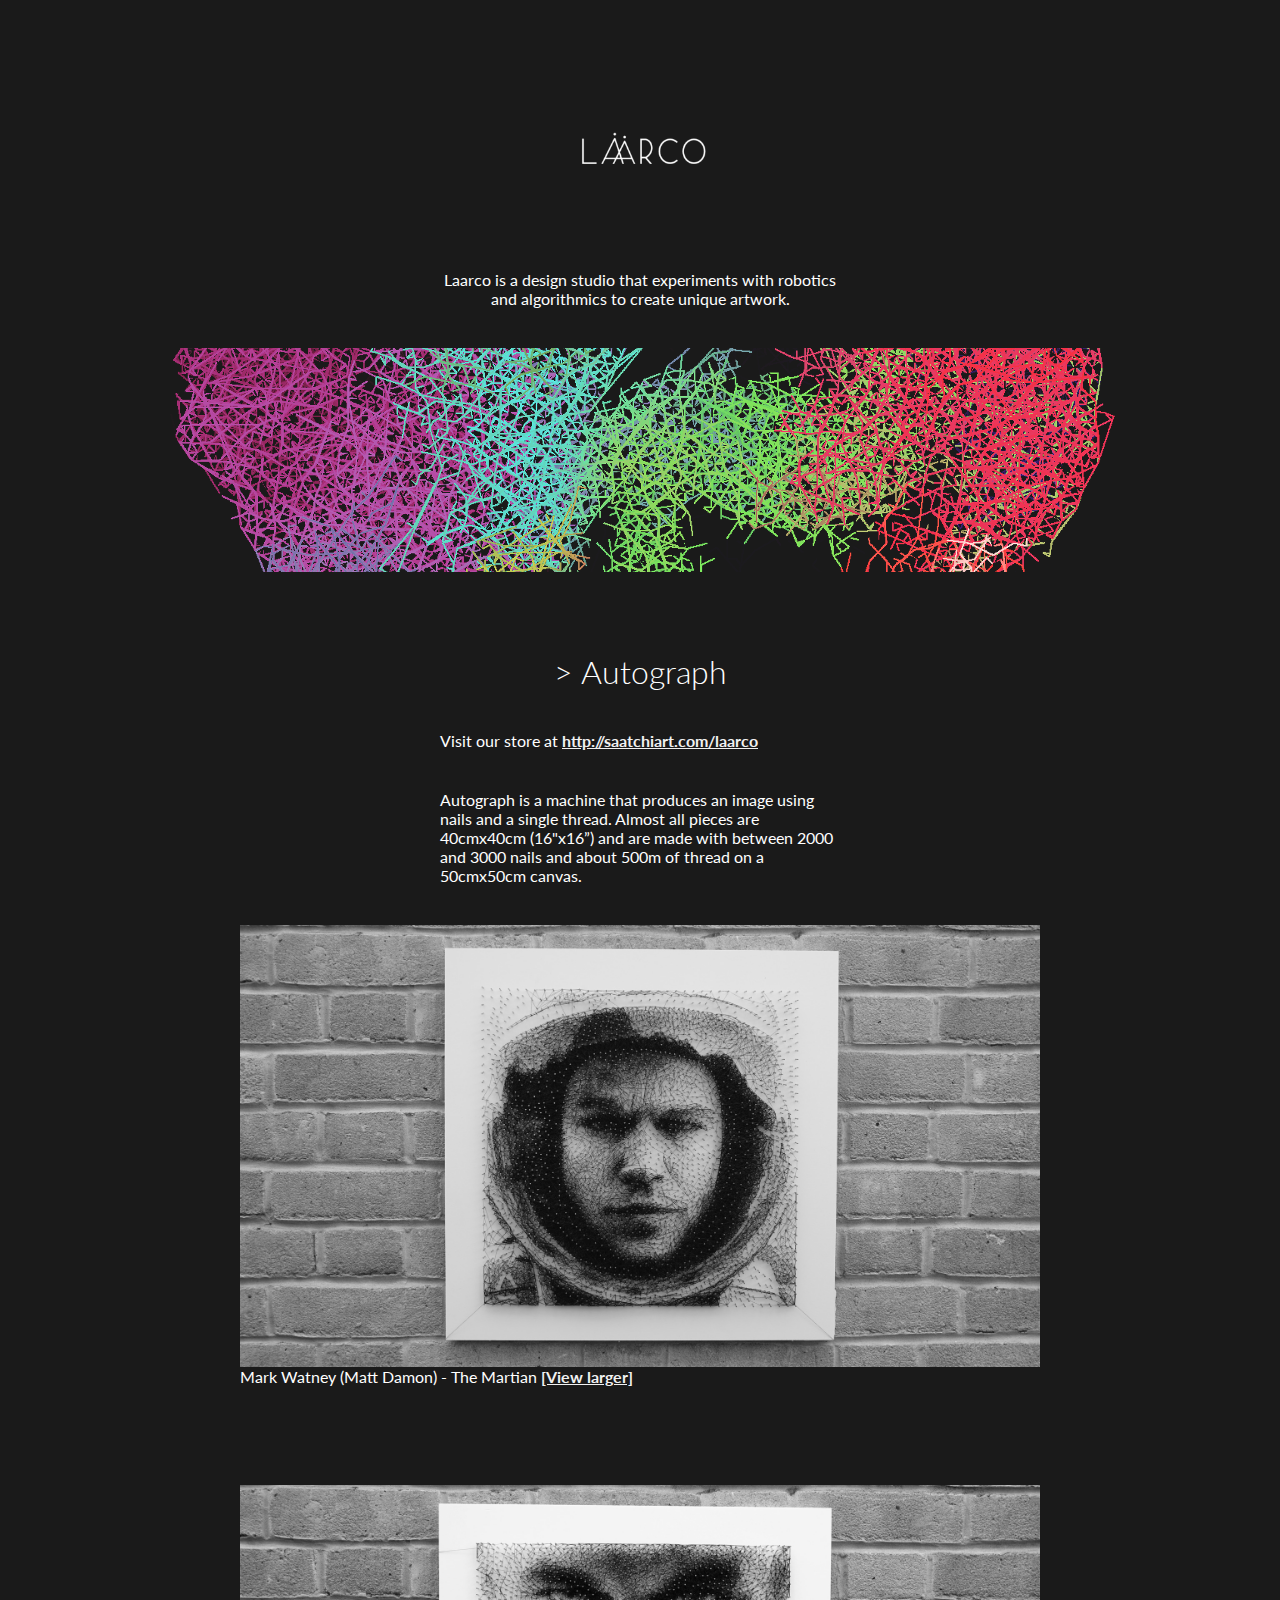
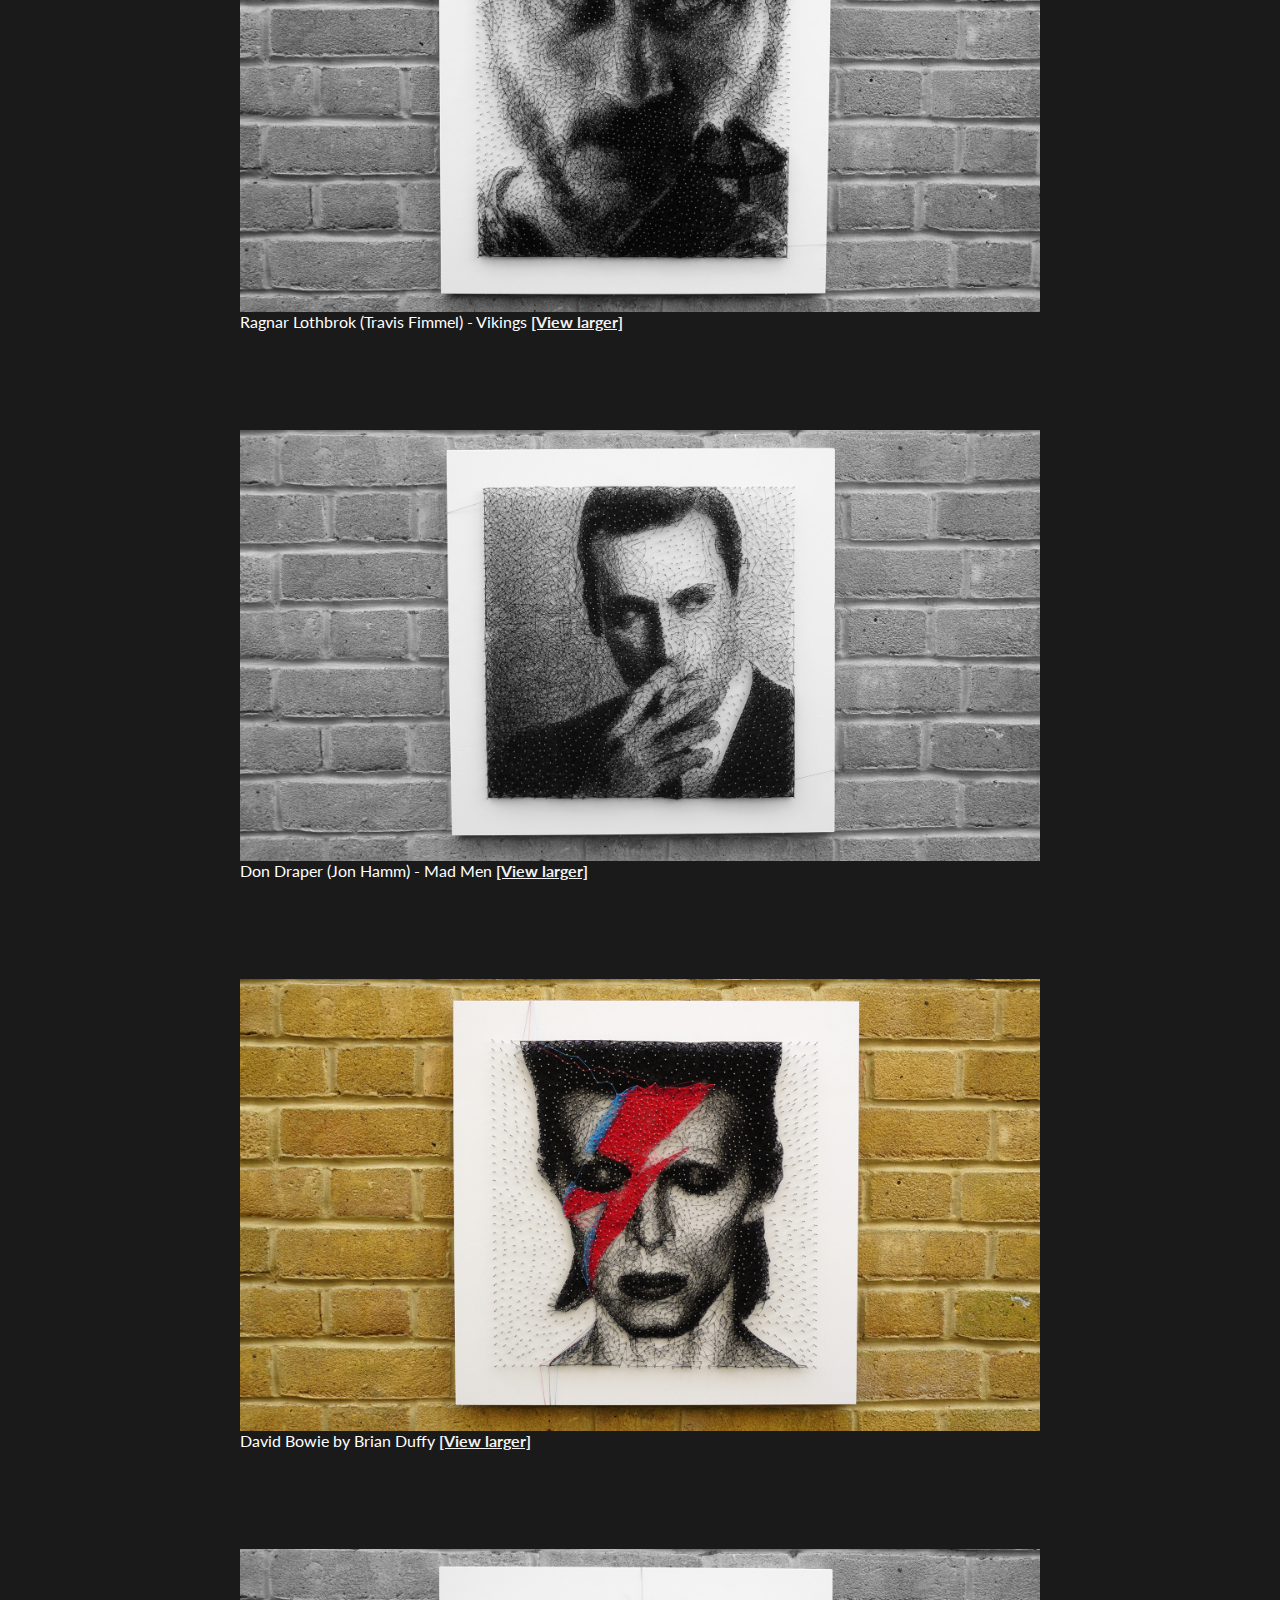
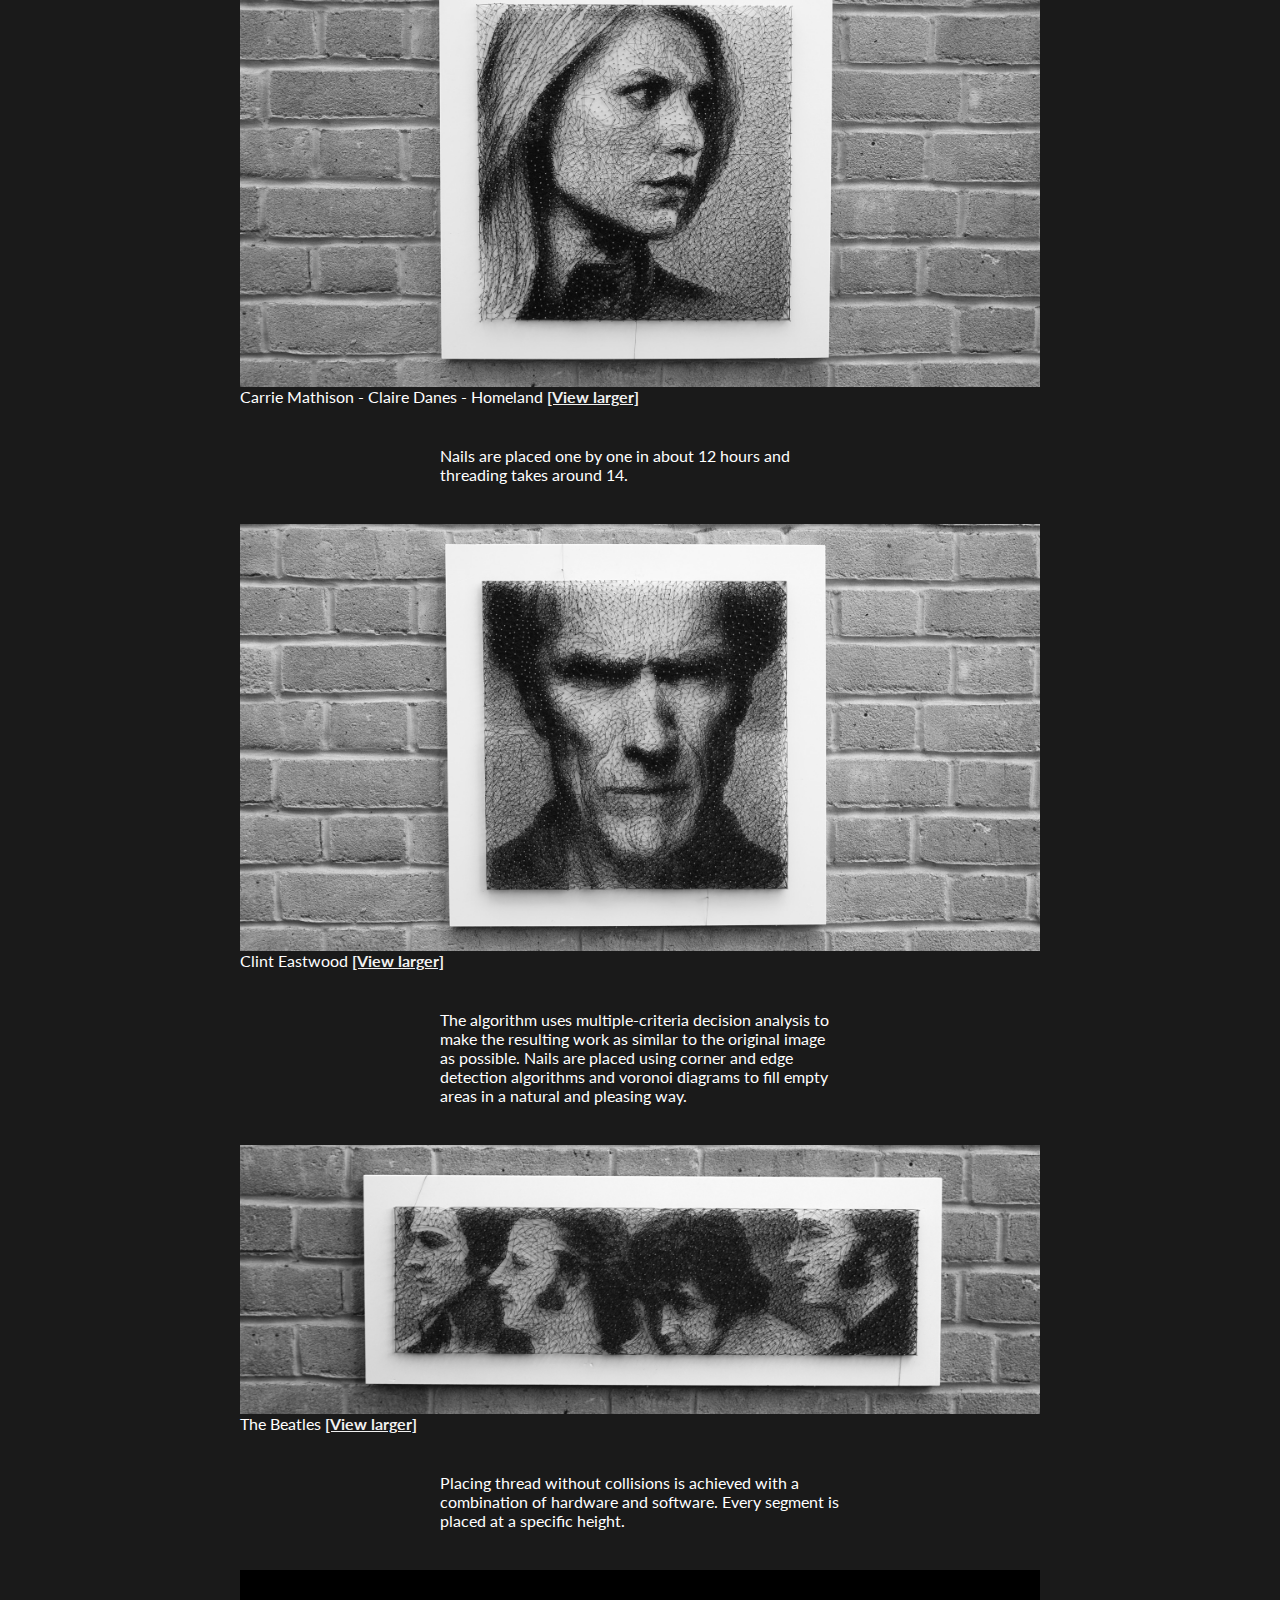
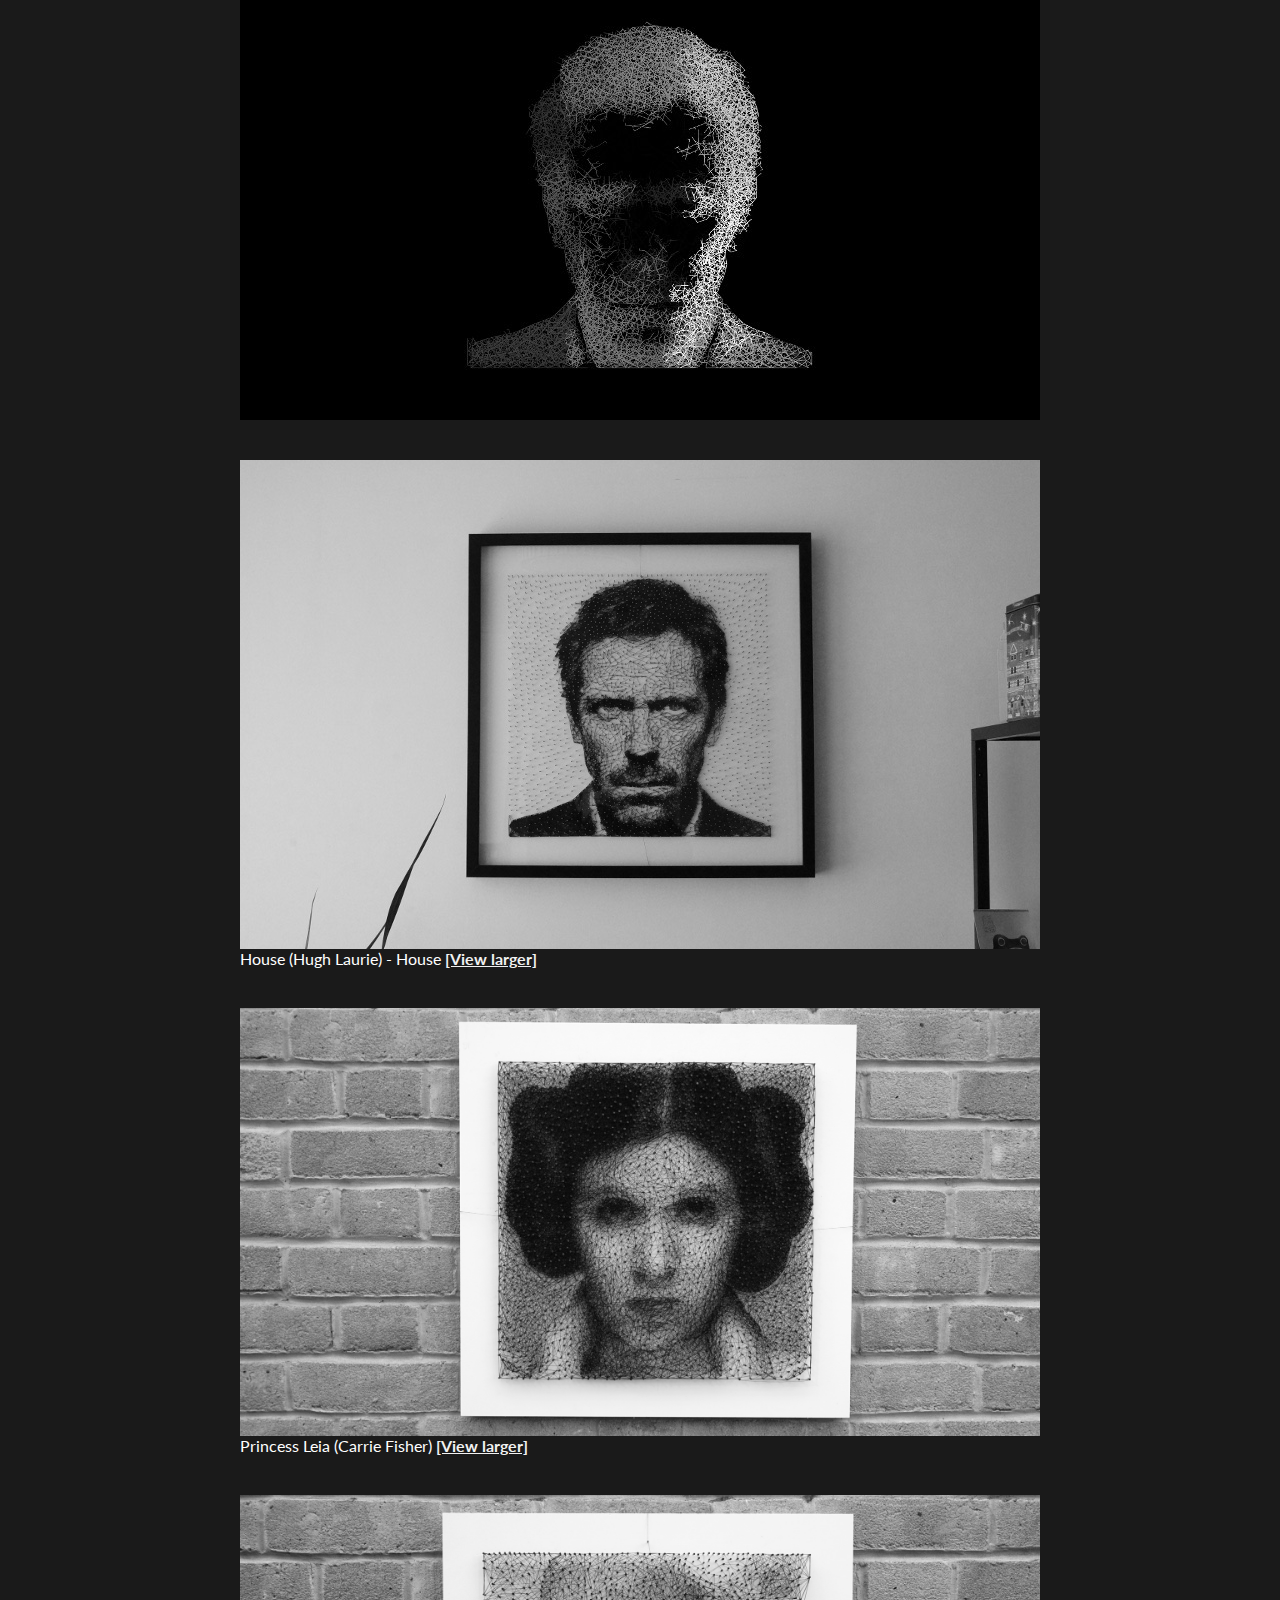
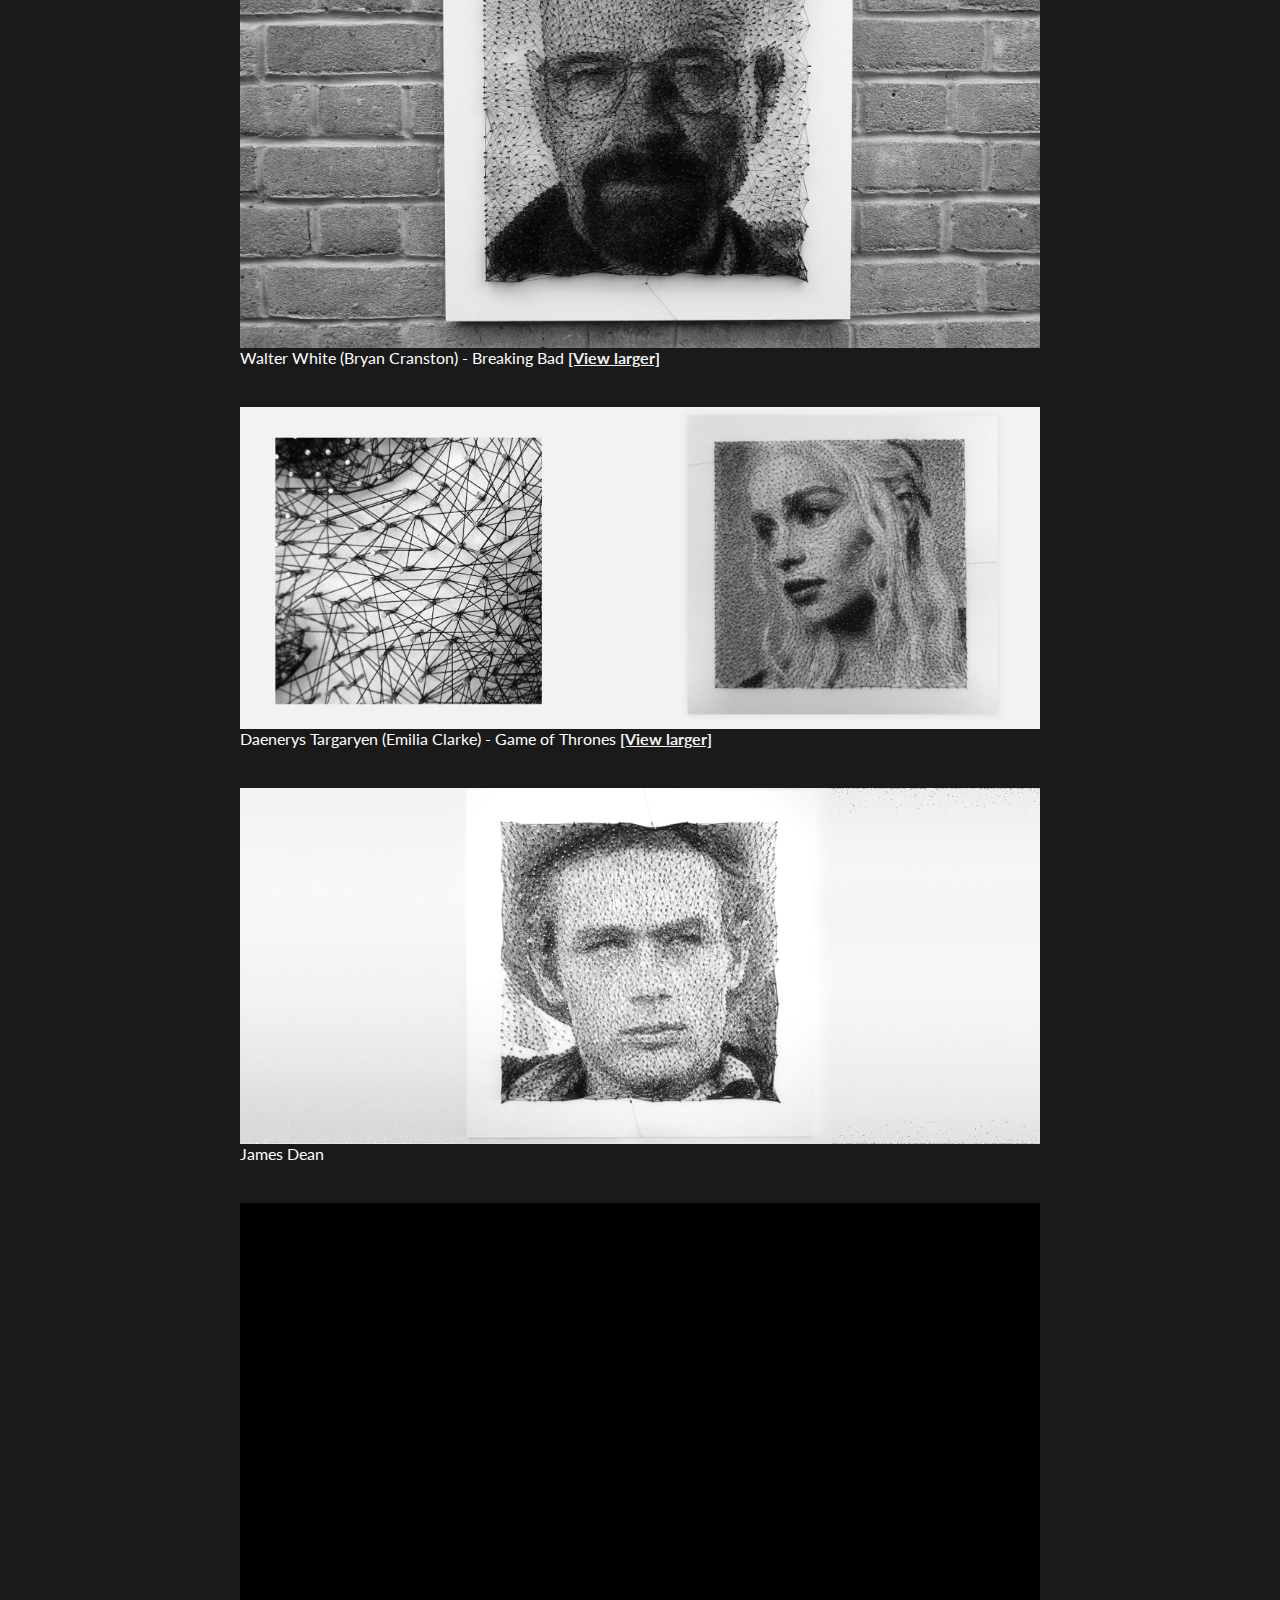
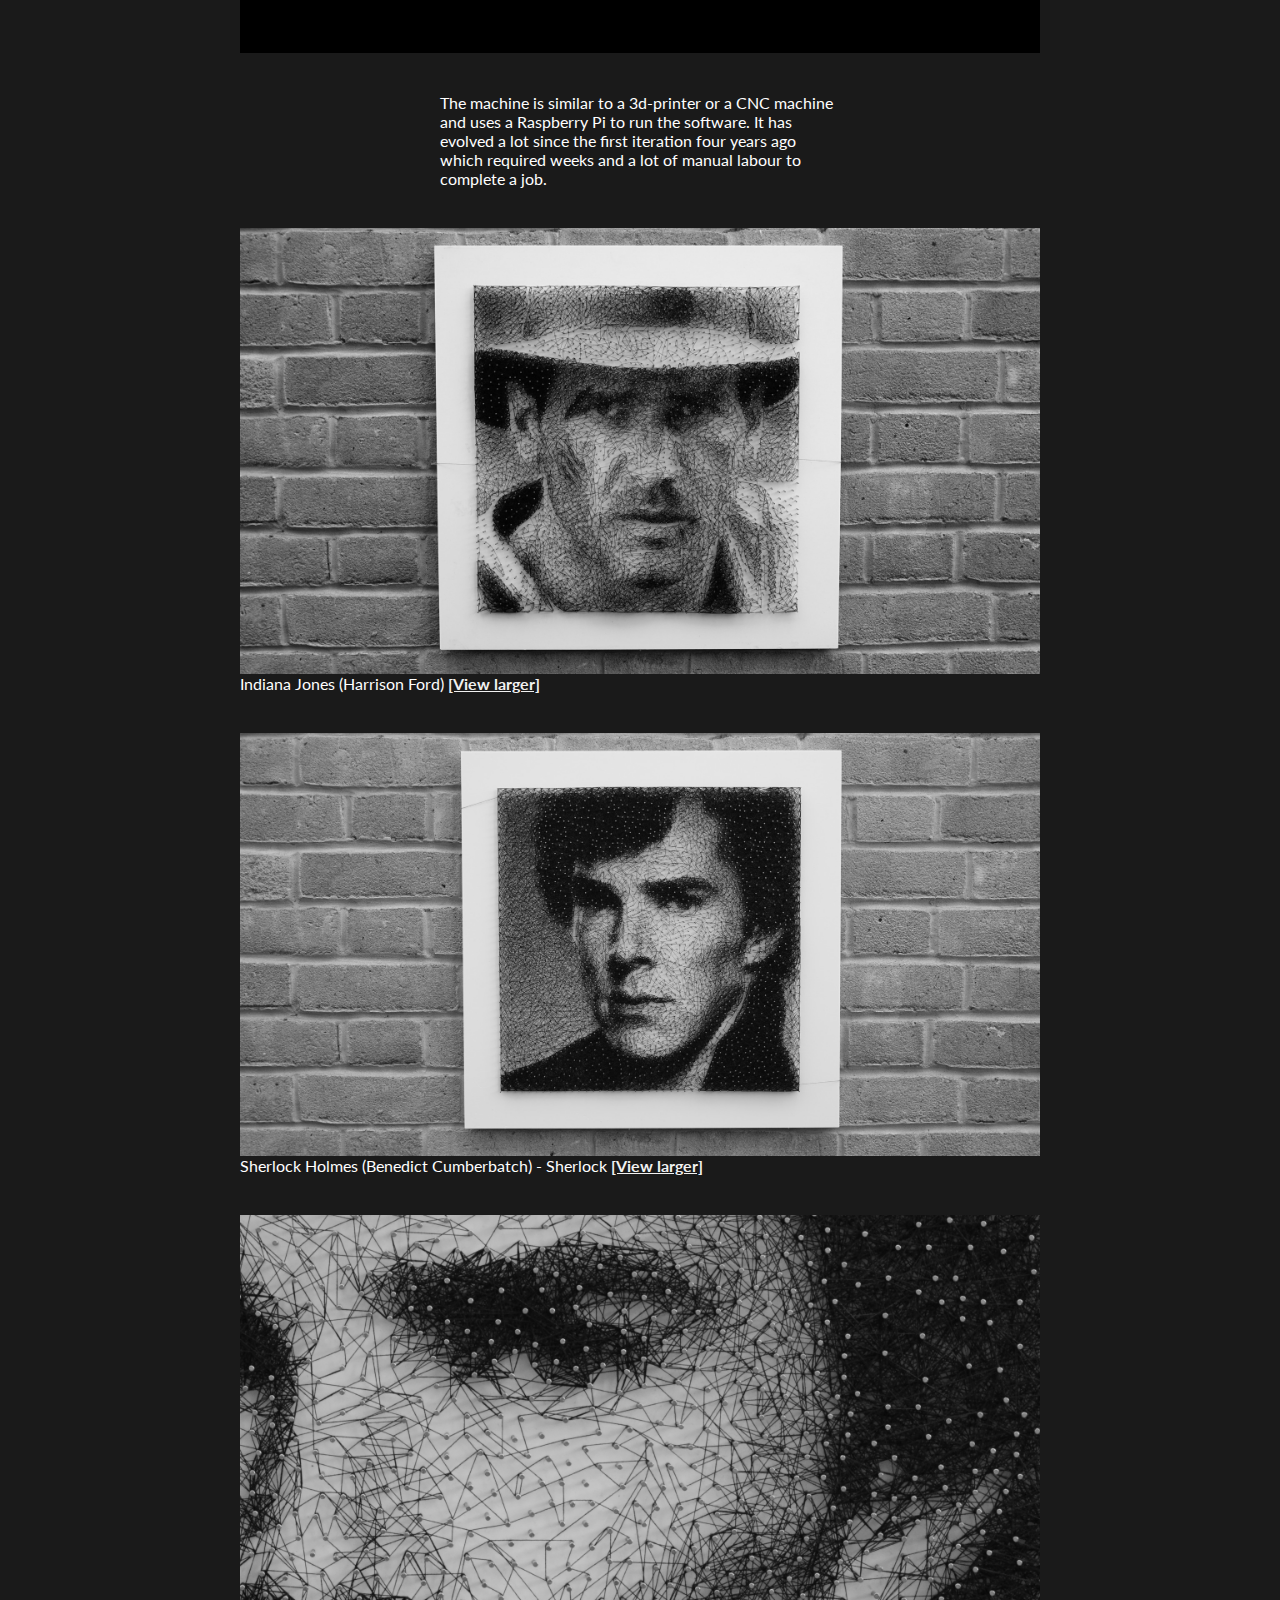
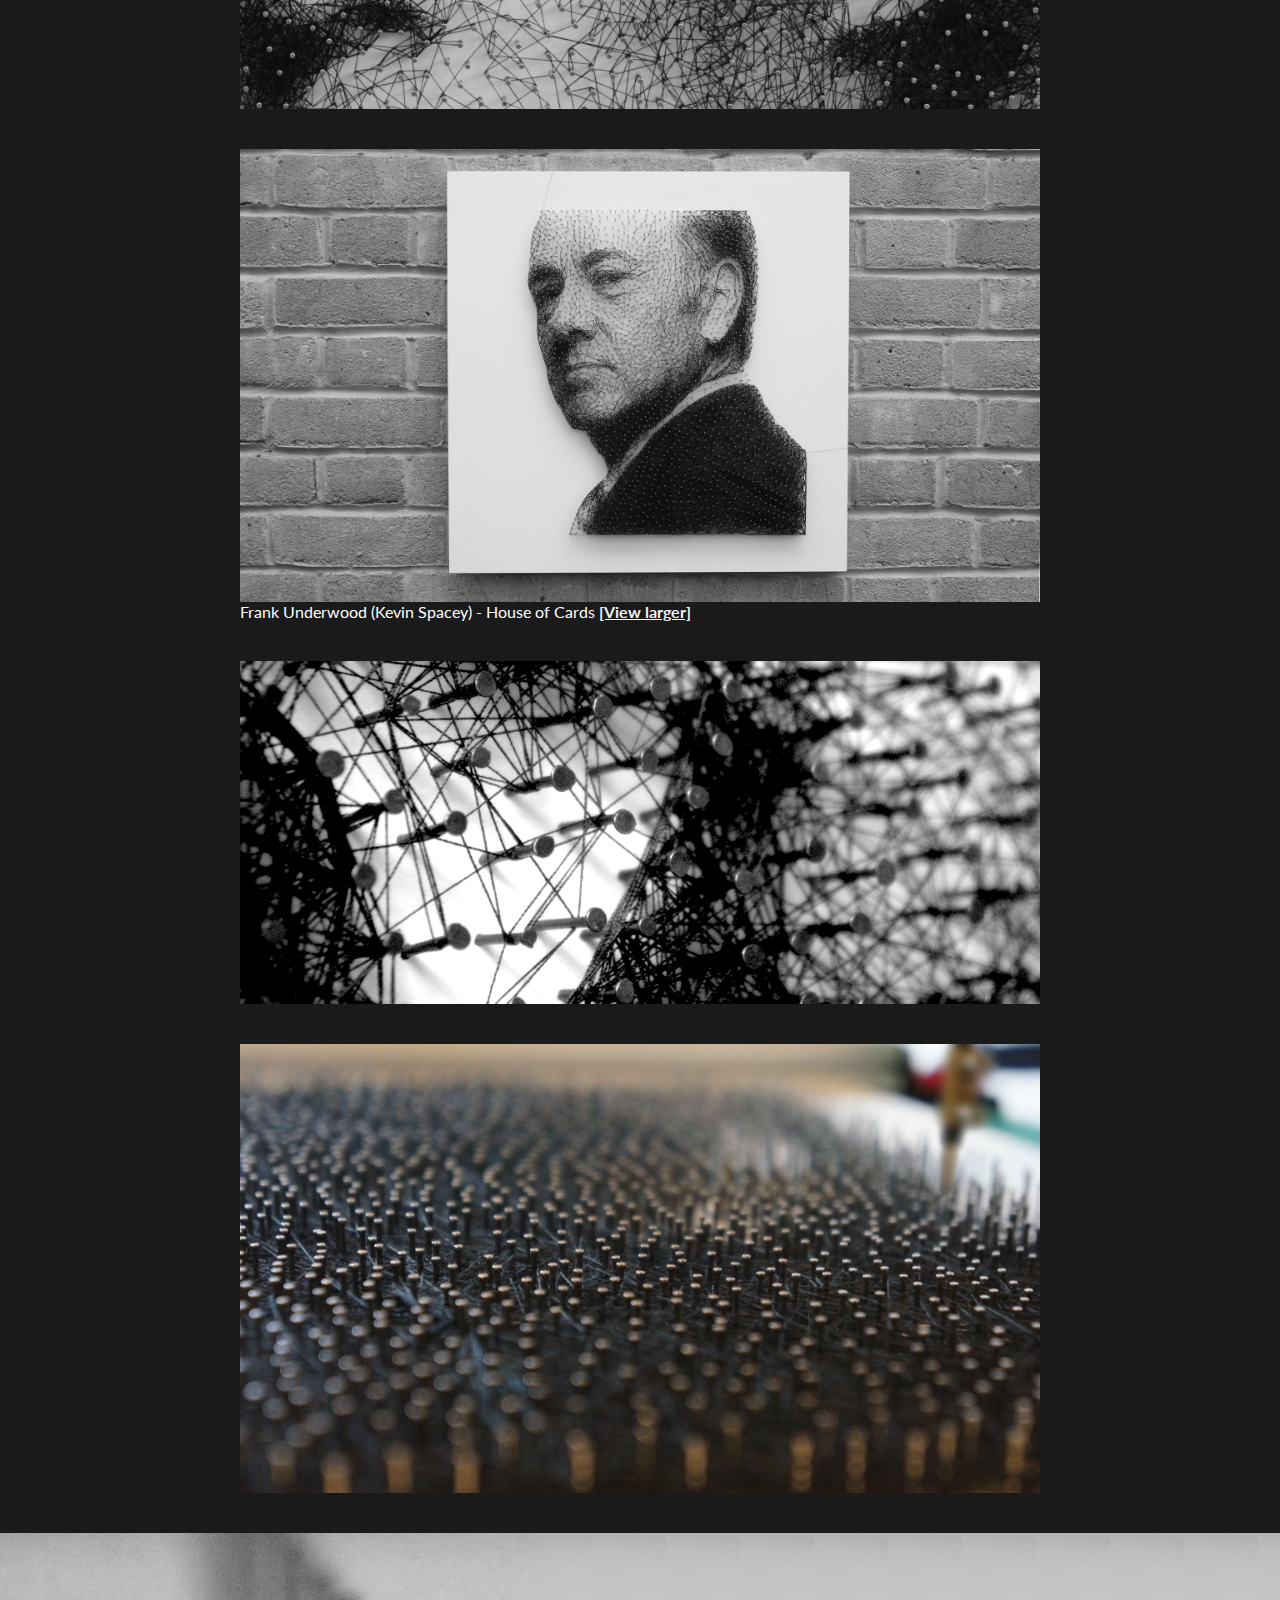
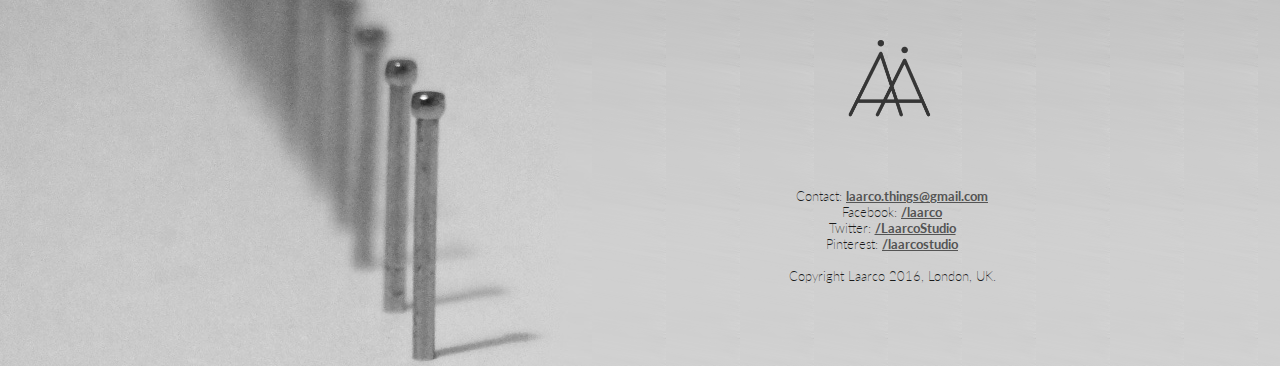
==== commit 2c9499cd: "Twitter + typo" ====
--- a/index.html
+++ b/index.html
@@ -1,6 +1,6 @@
 <html>
 <head>
-	<title>laarco</title>
+	<title>Laarco Studio</title>
 	<link rel="stylesheet" href="laarco.css">
 	<link href='https://fonts.googleapis.com/css?family=Lato:400,100italic,300' rel='stylesheet' type='text/css'>
 
@@ -22,7 +22,7 @@
     <figure class="img800"><a href="nowall/ragnar.jpg"><img src="wall/ragnar.jpg" /></a><figcaption>Ragnar Lothbrok (Travis Fimmel) - Vikings <a href="nowall/ragnar.jpg">[View larger]</a></figcaption></figure><br>
     <figure class="img800"><a href="nowall/don.jpg"><img src="wall/don.jpg" /></a><figcaption>Don Draper (Jon Hamm) - Mad Men <a href="nowall/don.jpg">[View larger]</a></figcaption></figure><br>
     <figure class="img800"><a href="nowall/bowie.jpg"><img src="wall/bowie.jpg" /></a><figcaption>David Bowie by Brian Duffy <a href="nowall/bowie.jpg">[View larger]</a></figcaption></figure><br>
-    <figure class="img800"><a href="nowall/carrie.jpg"><img src="wall/carrie.jpg" /></a><figcaption>Carrie Mathion - Claire Danes - Homeland <a href="nowall/carrie.jpg">[View larger]</a></figcaption></figure>
+    <figure class="img800"><a href="nowall/carrie.jpg"><img src="wall/carrie.jpg" /></a><figcaption>Carrie Mathison - Claire Danes - Homeland <a href="nowall/carrie.jpg">[View larger]</a></figcaption></figure>
     
     <p class="text">
     Nails are placed one by one in about 12 hours and threading takes around 14.
@@ -71,6 +71,7 @@
 
 	    Contact: <a href="mailto:laarco.things@gmail.com">laarco.things@gmail.com</a> <br/>
       Facebook: <a href="http://facebook.com/laarco">/laarco</a><br/>
+      Twitter: <a href="http://https://twitter.com/LaarcoStudio">/LaarcoStudio</a><br/>
       Pinterest: <a href="https://pinterest.com/laarcostudio">/laarcostudio</a><br/>
             <br/>
 	    Copyright Laarco 2016, London, UK.<br/>
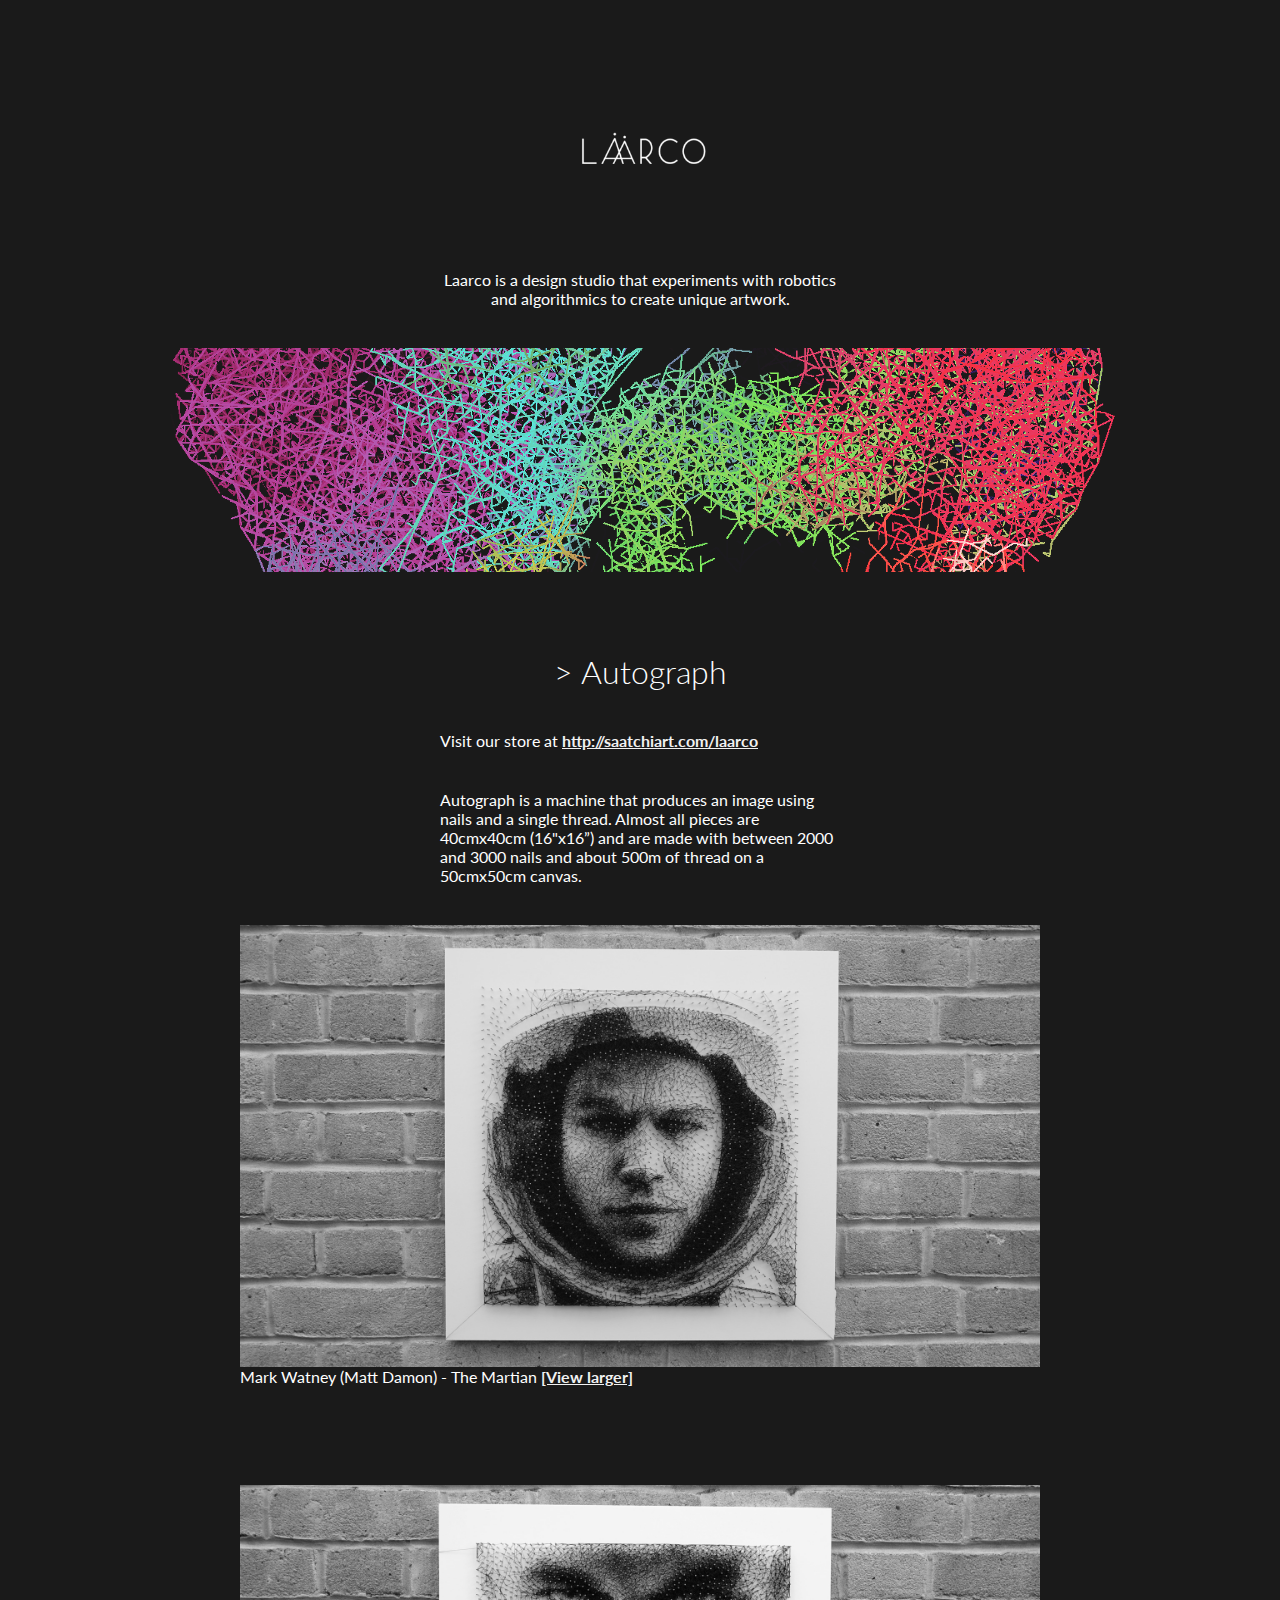
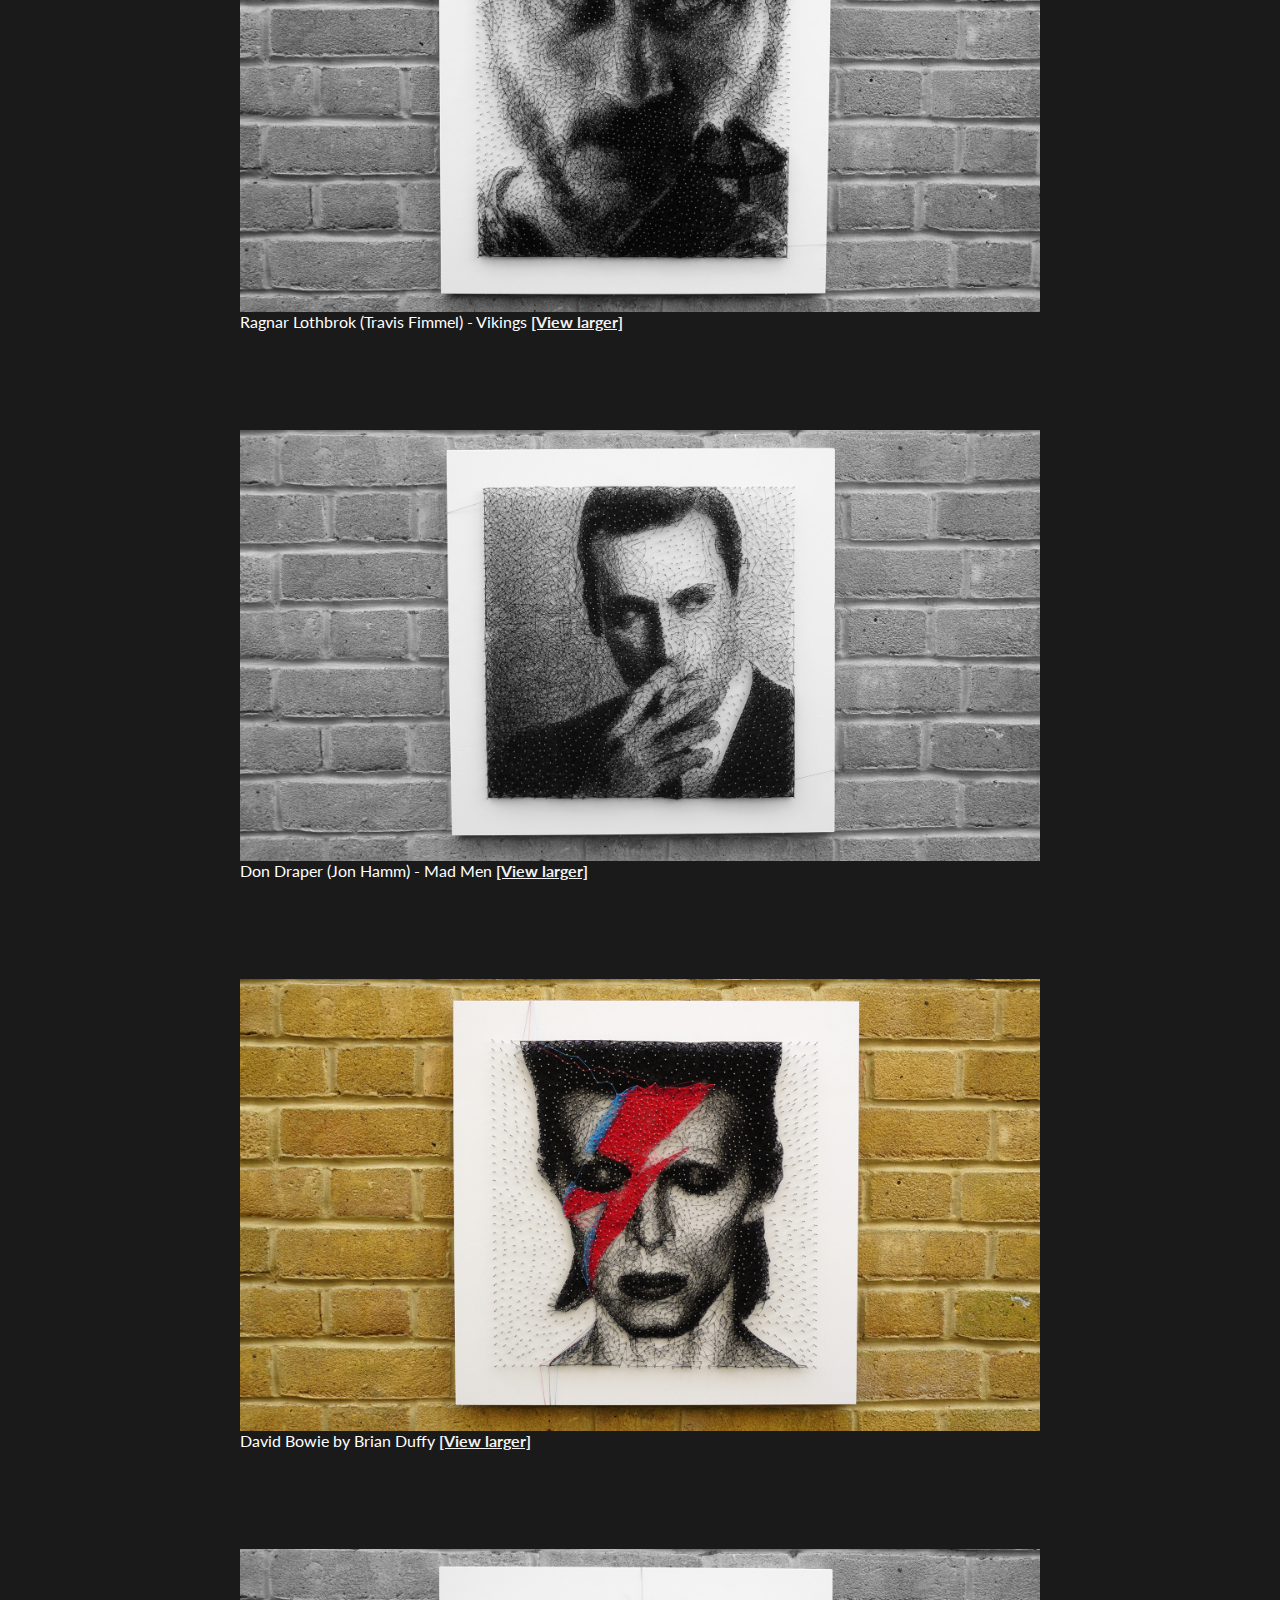
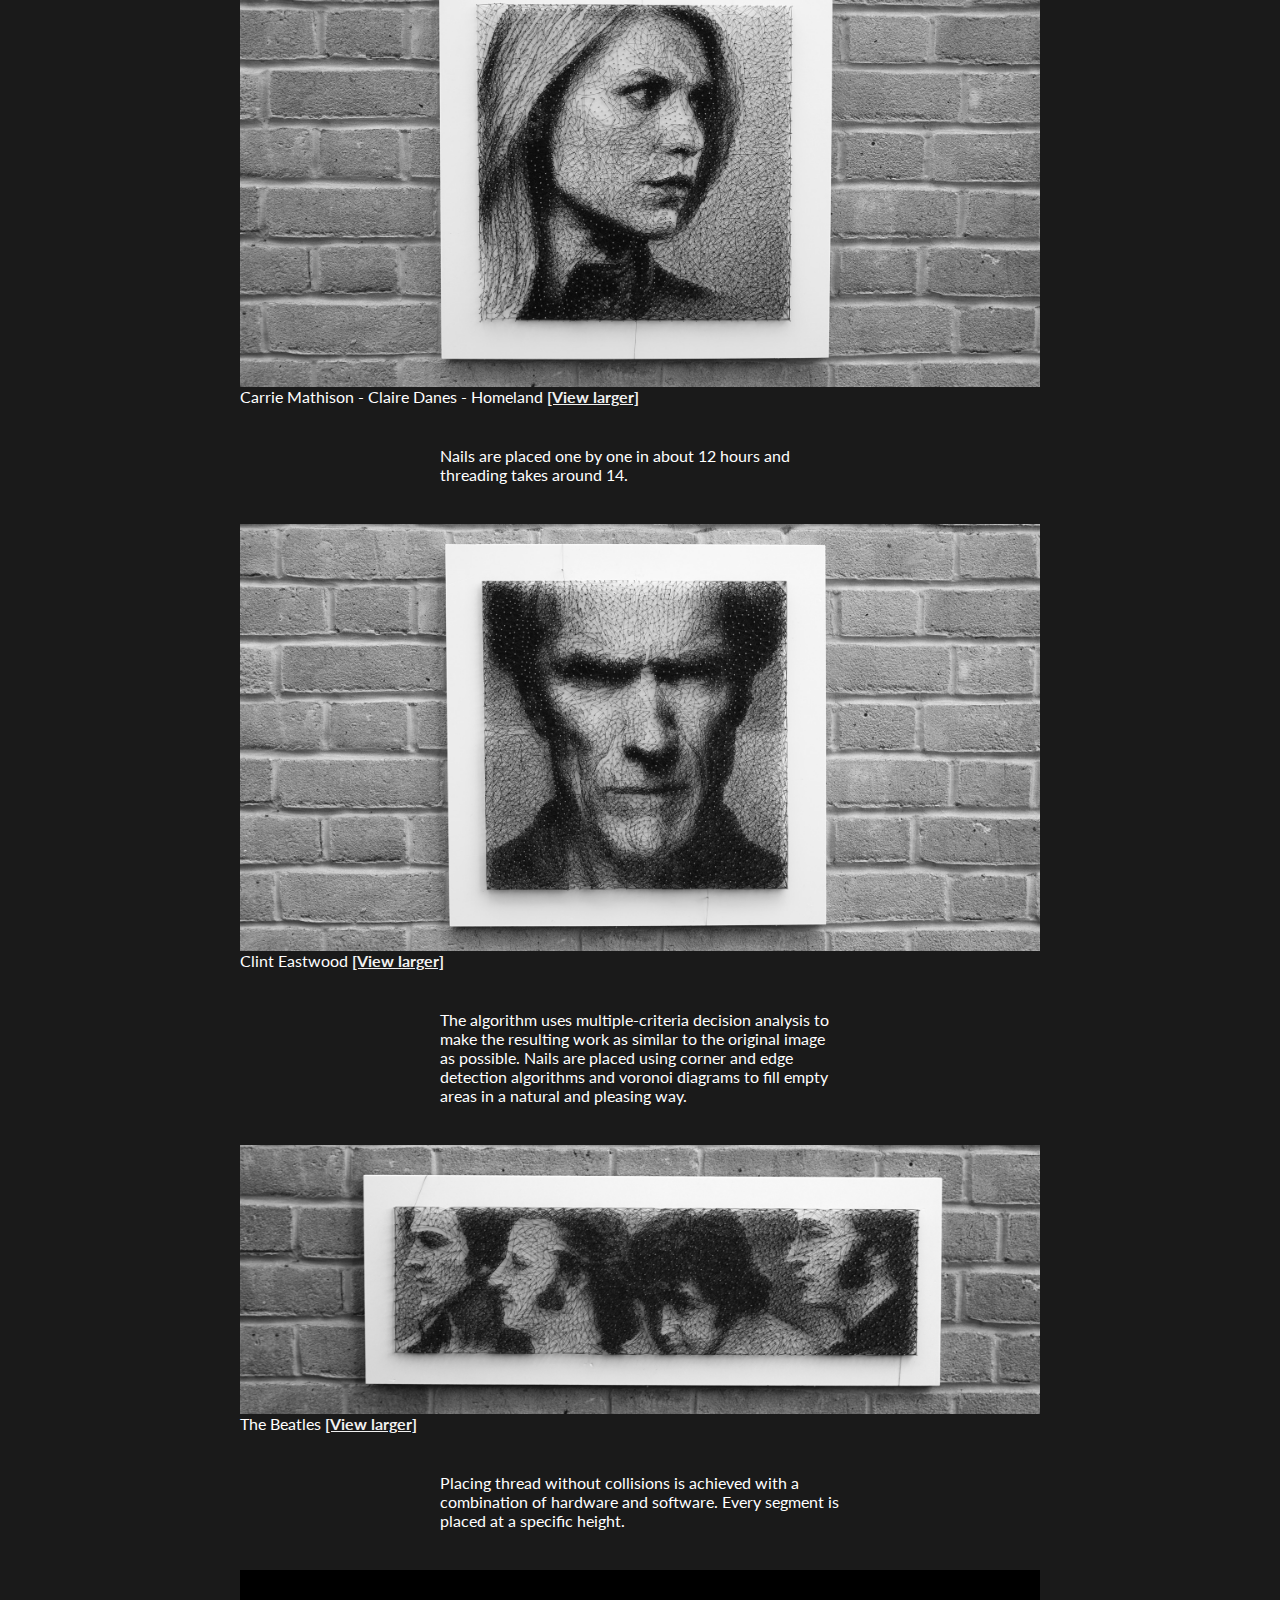
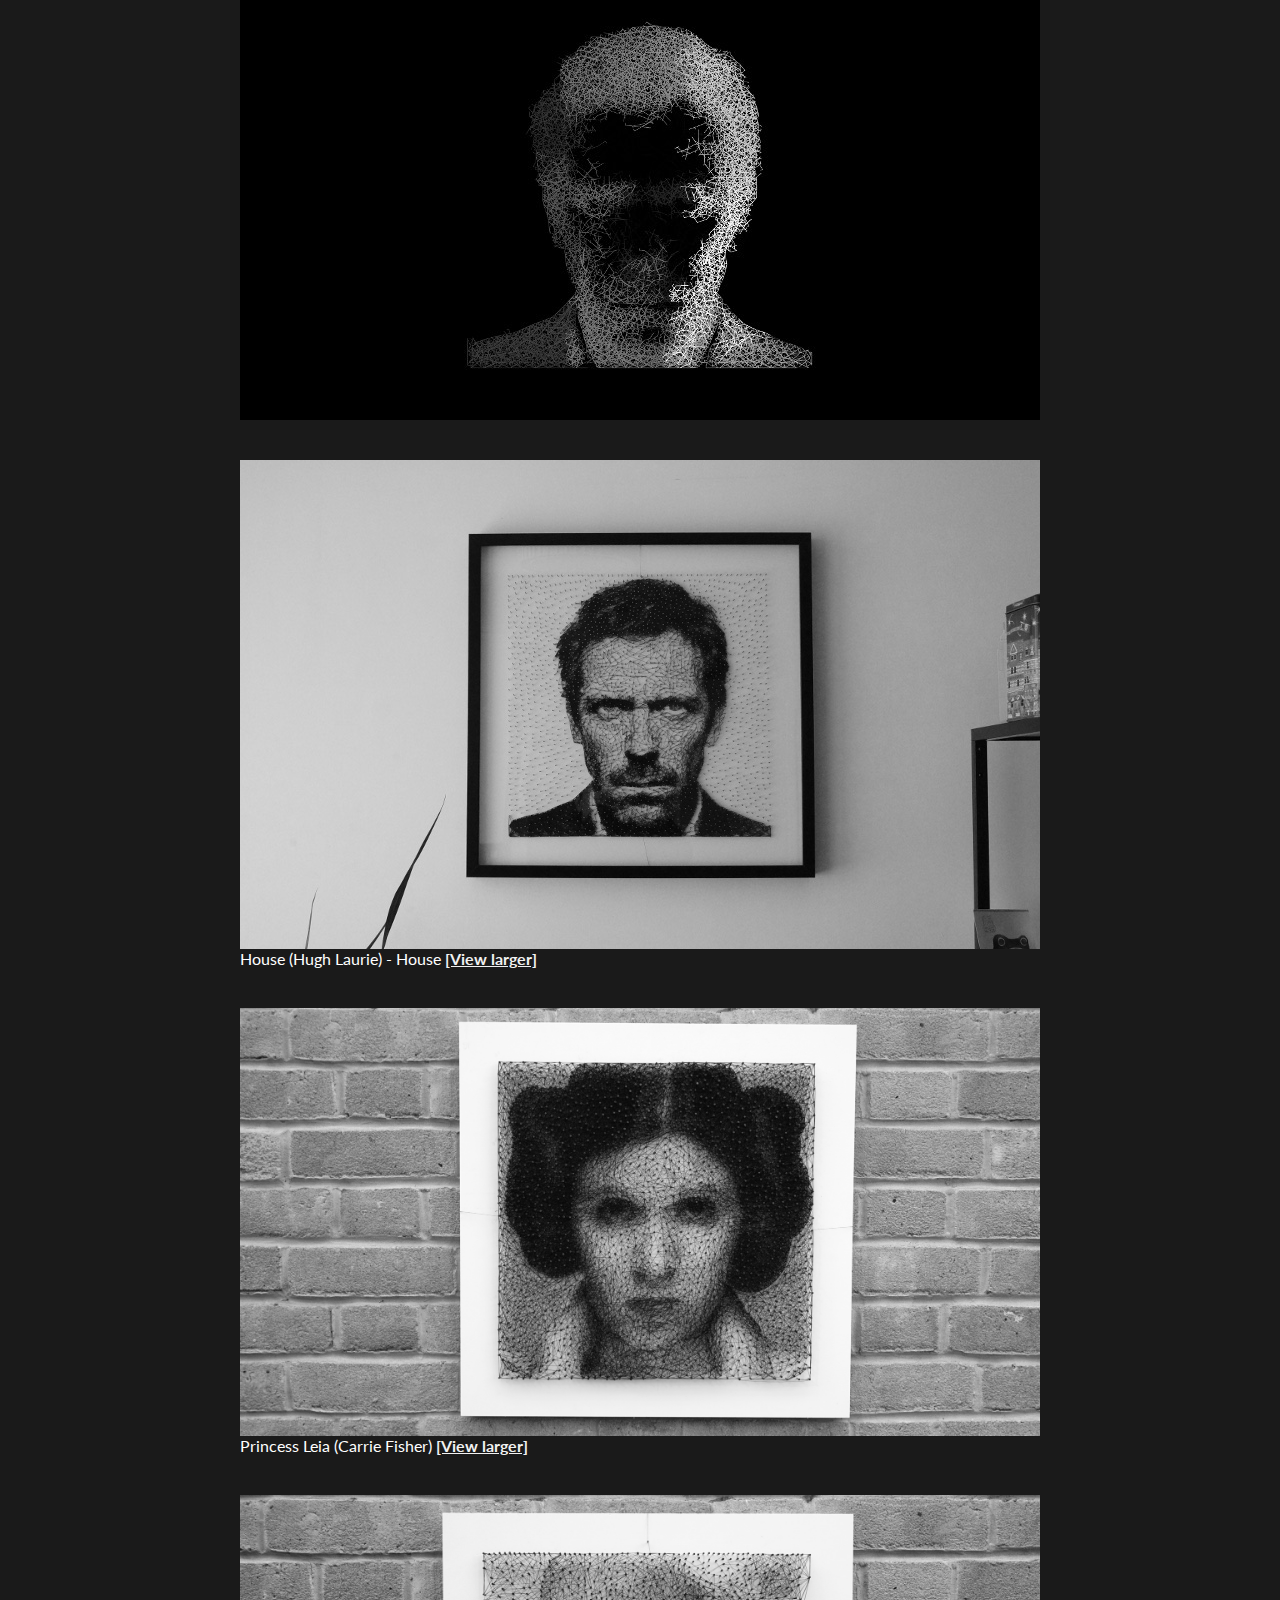
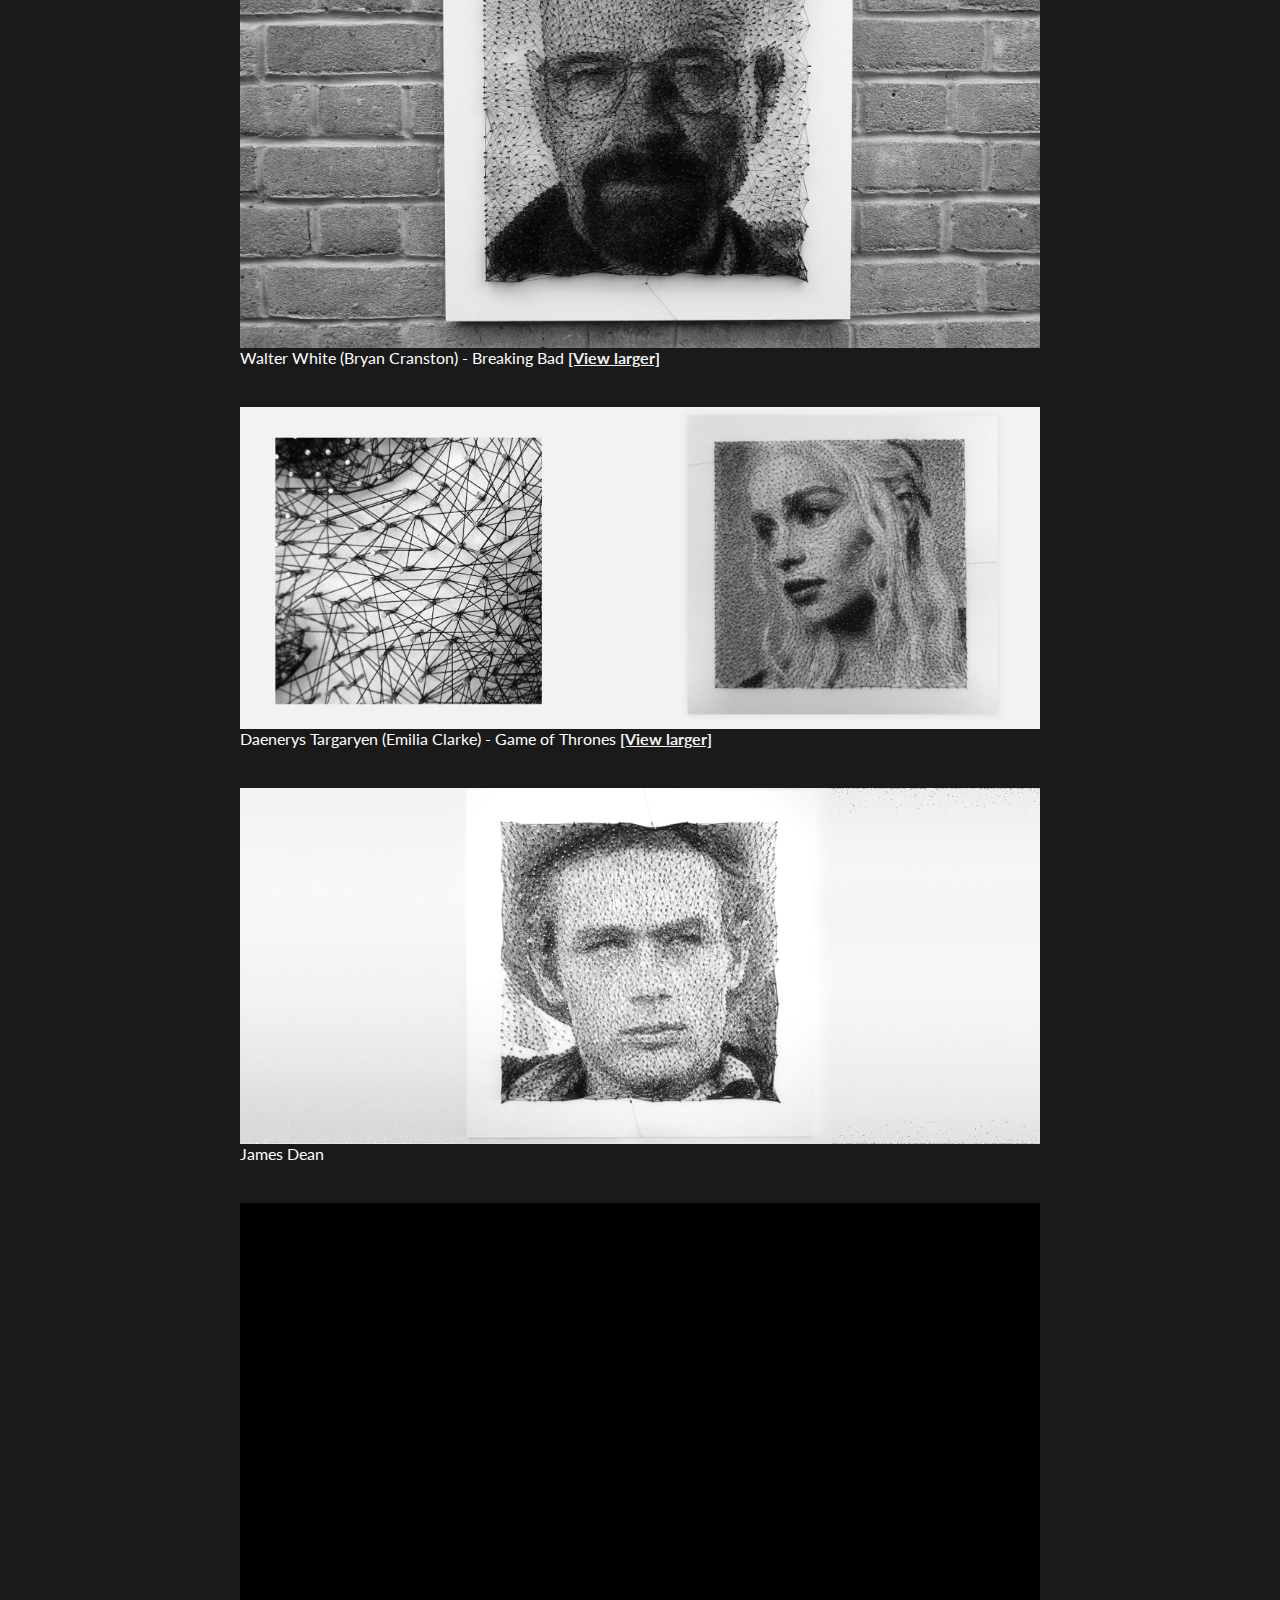
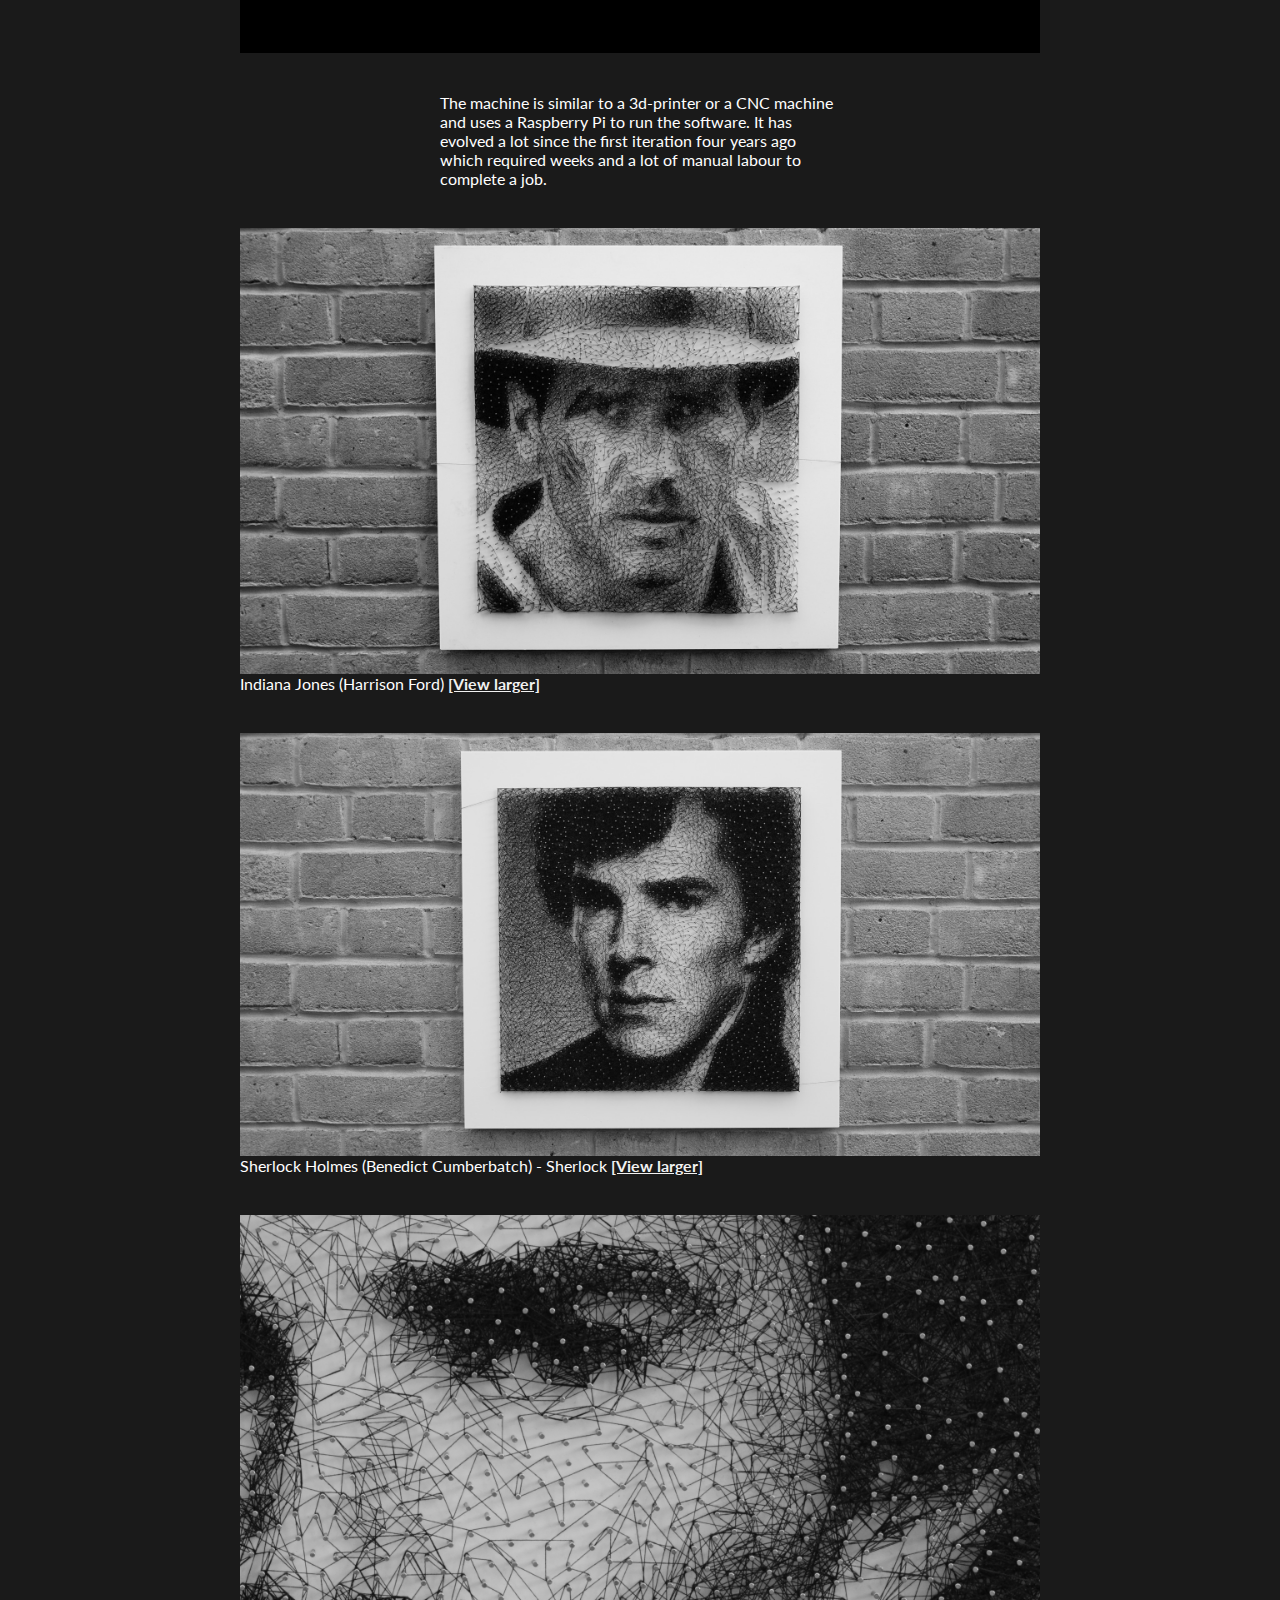
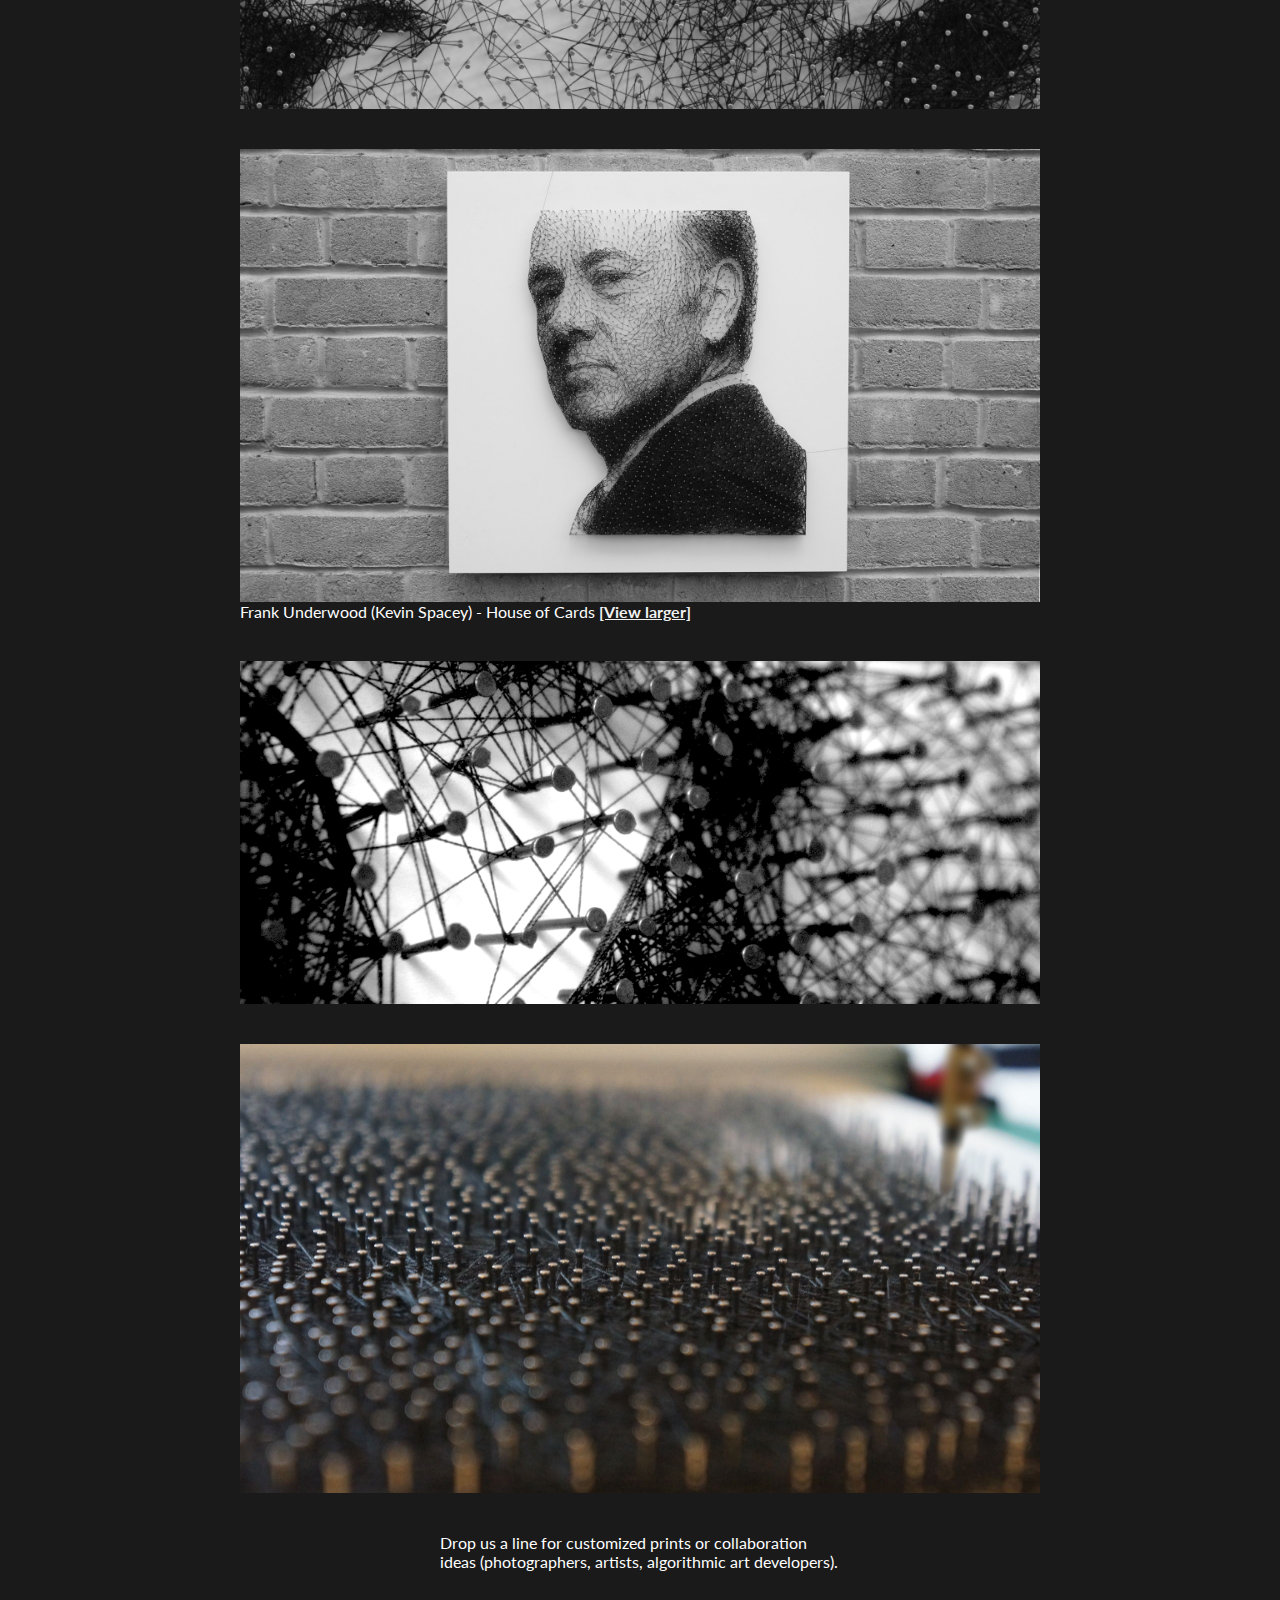
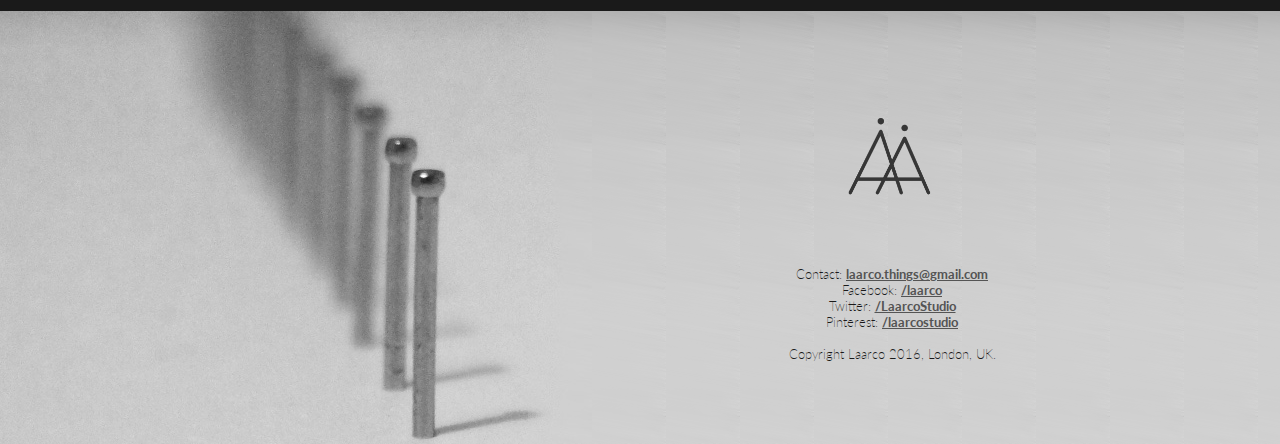
==== commit a6c3f146: "Drop us a line line" ====
--- a/index.html
+++ b/index.html
@@ -62,6 +62,10 @@
 <p><figure class="img800"><img src="pic2.png" /><figcaption></figcaption></figure></p>
 <p><figure class="img800"><img src="photo.jpg" /><figcaption></figcaption></figure></p>
 
+<p class="text">
+Drop us a line for customized prints or collaboration ideas (photographers, artists, algorithmic art developers).
+</p>
+
 <table class="whitewp">
 	<tr><td class="whitenails"></td><td class="white">
 		<div>
@@ -71,7 +75,7 @@
 
 	    Contact: <a href="mailto:laarco.things@gmail.com">laarco.things@gmail.com</a> <br/>
       Facebook: <a href="http://facebook.com/laarco">/laarco</a><br/>
-      Twitter: <a href="http://https://twitter.com/LaarcoStudio">/LaarcoStudio</a><br/>
+      Twitter: <a href="https://twitter.com/LaarcoStudio">/LaarcoStudio</a><br/>
       Pinterest: <a href="https://pinterest.com/laarcostudio">/laarcostudio</a><br/>
             <br/>
 	    Copyright Laarco 2016, London, UK.<br/>
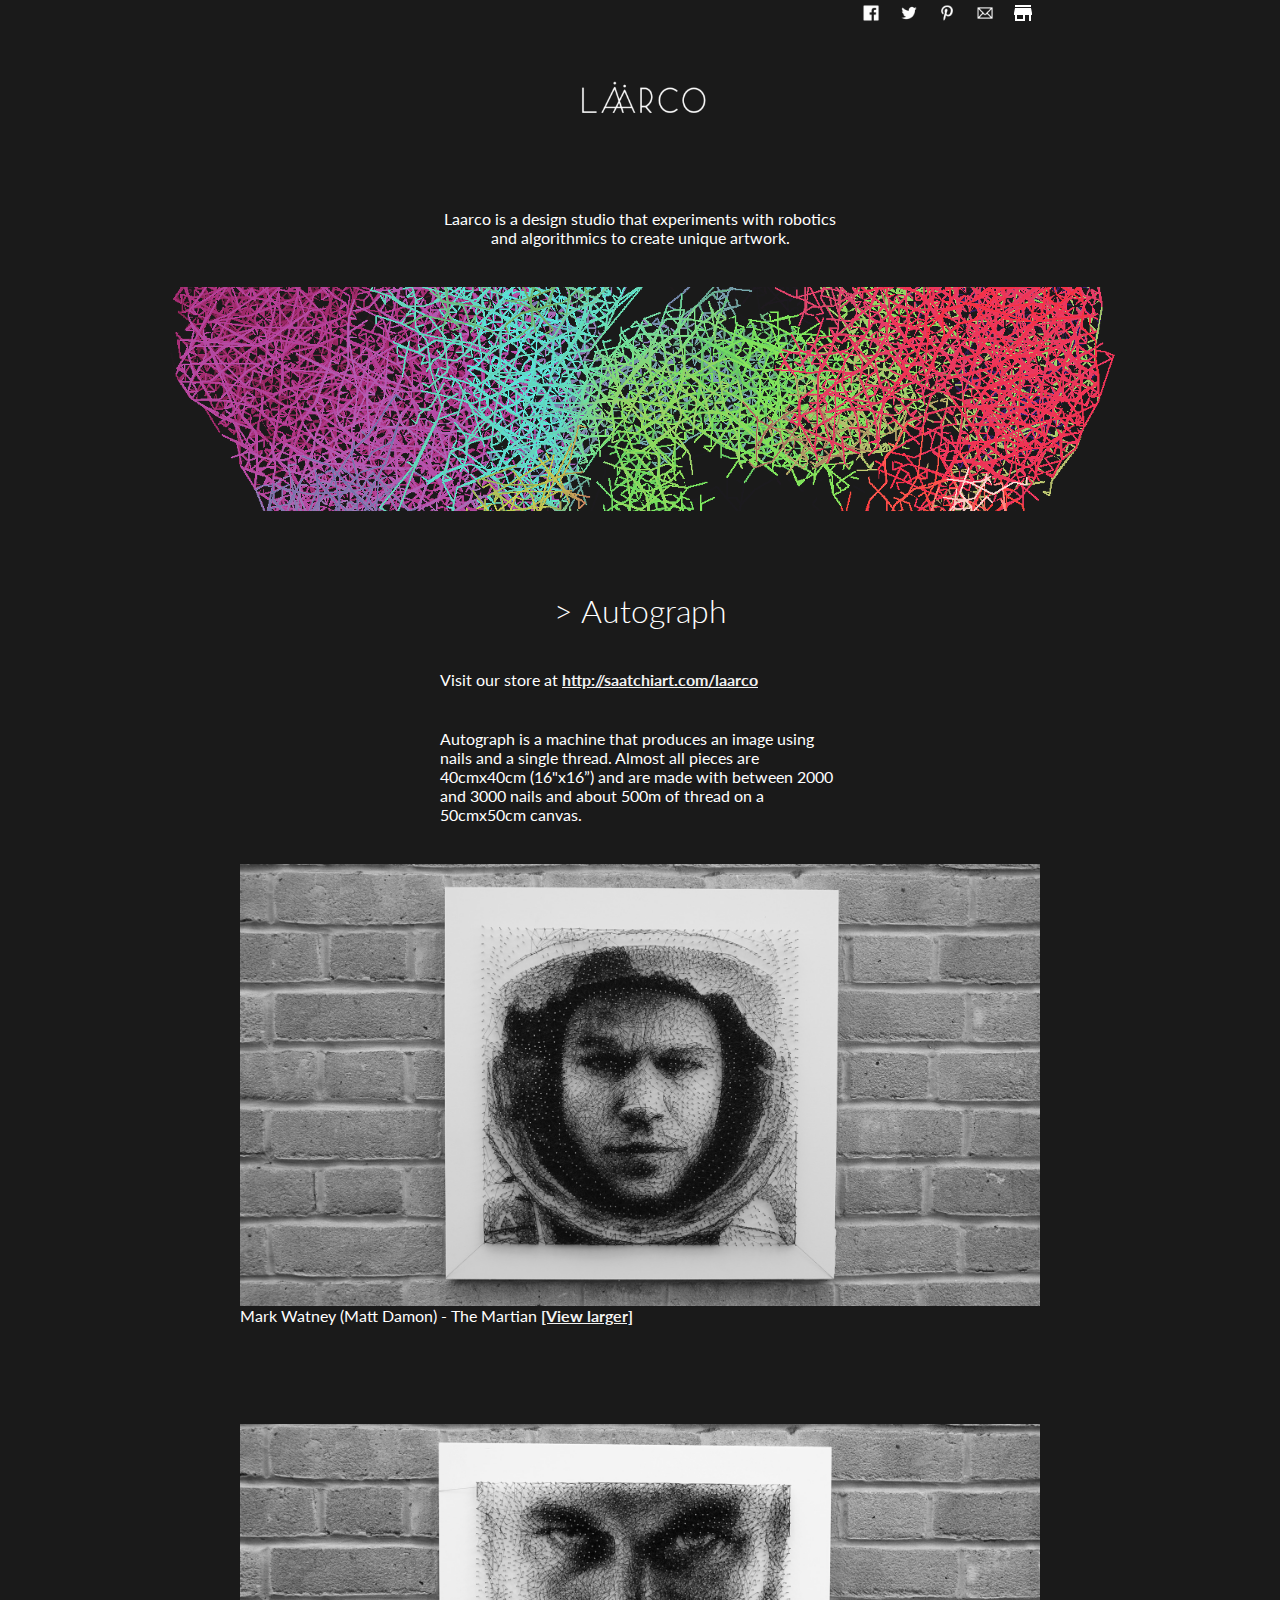
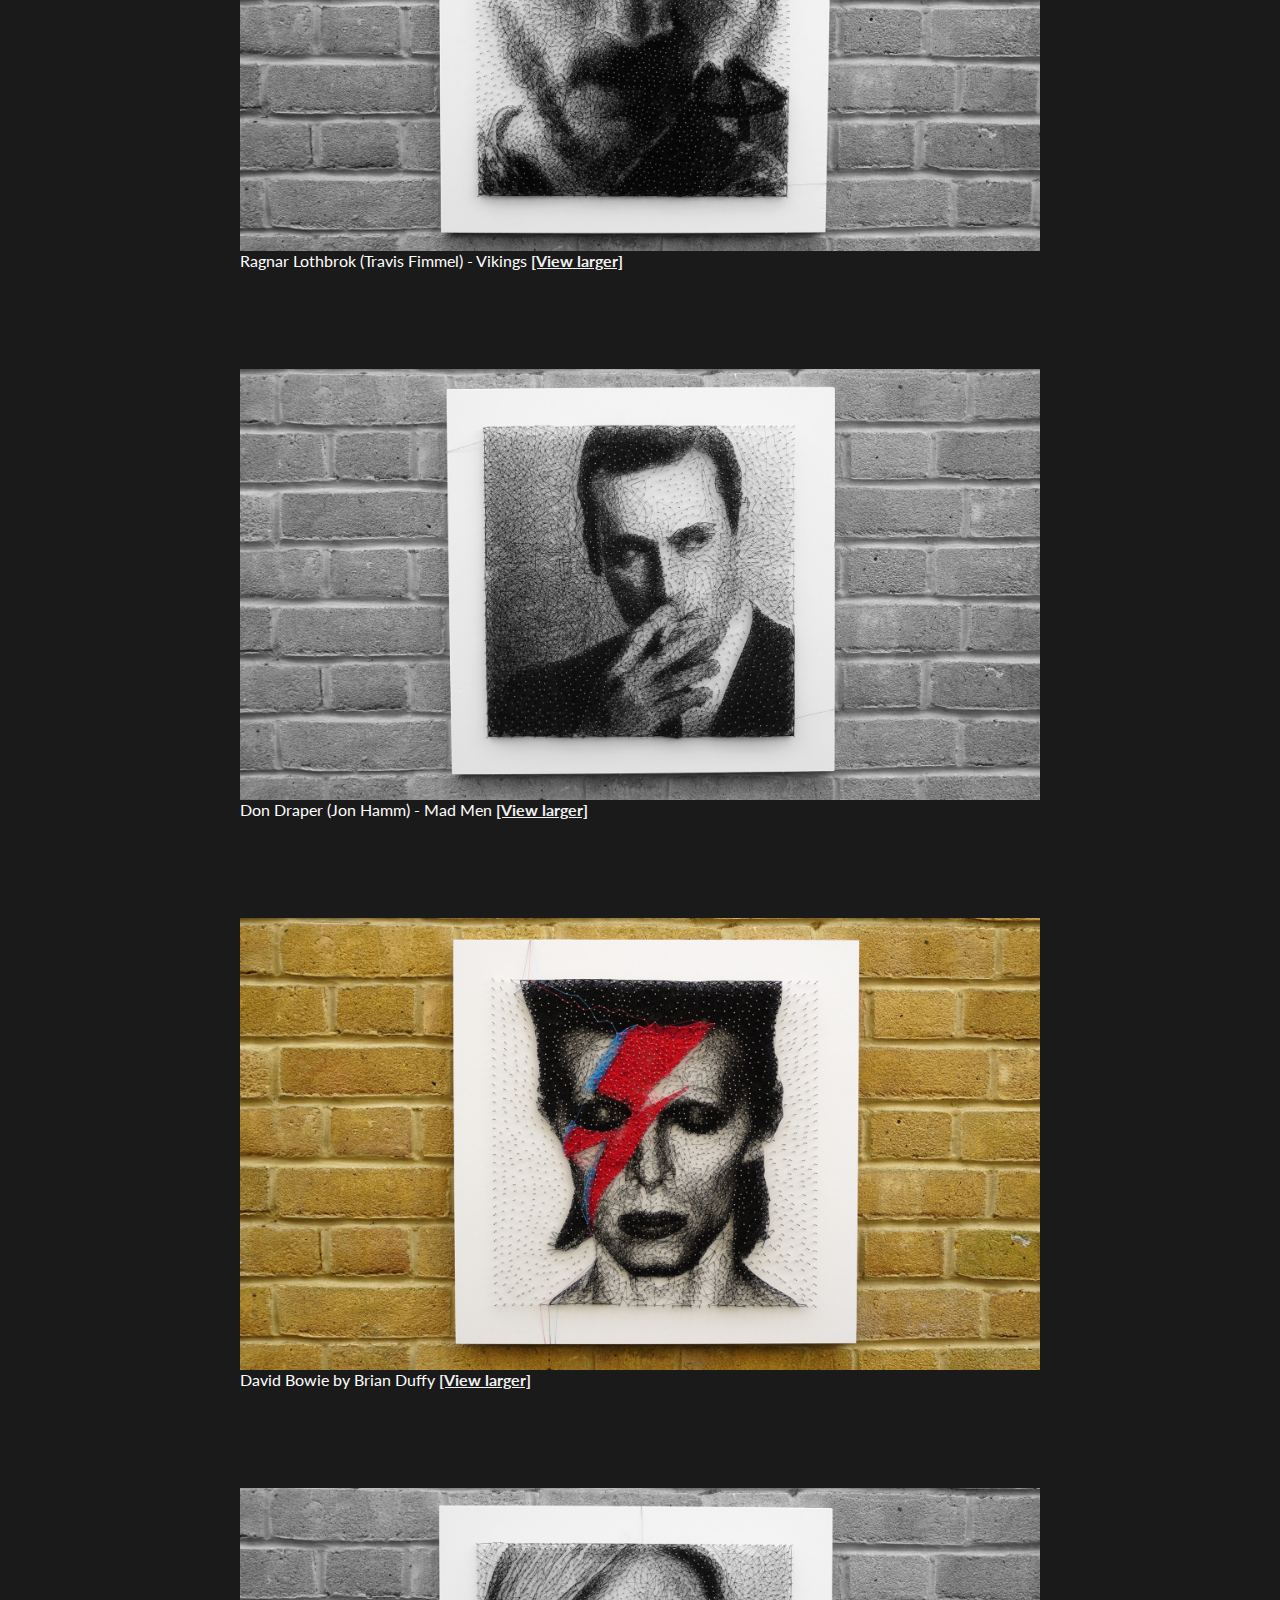
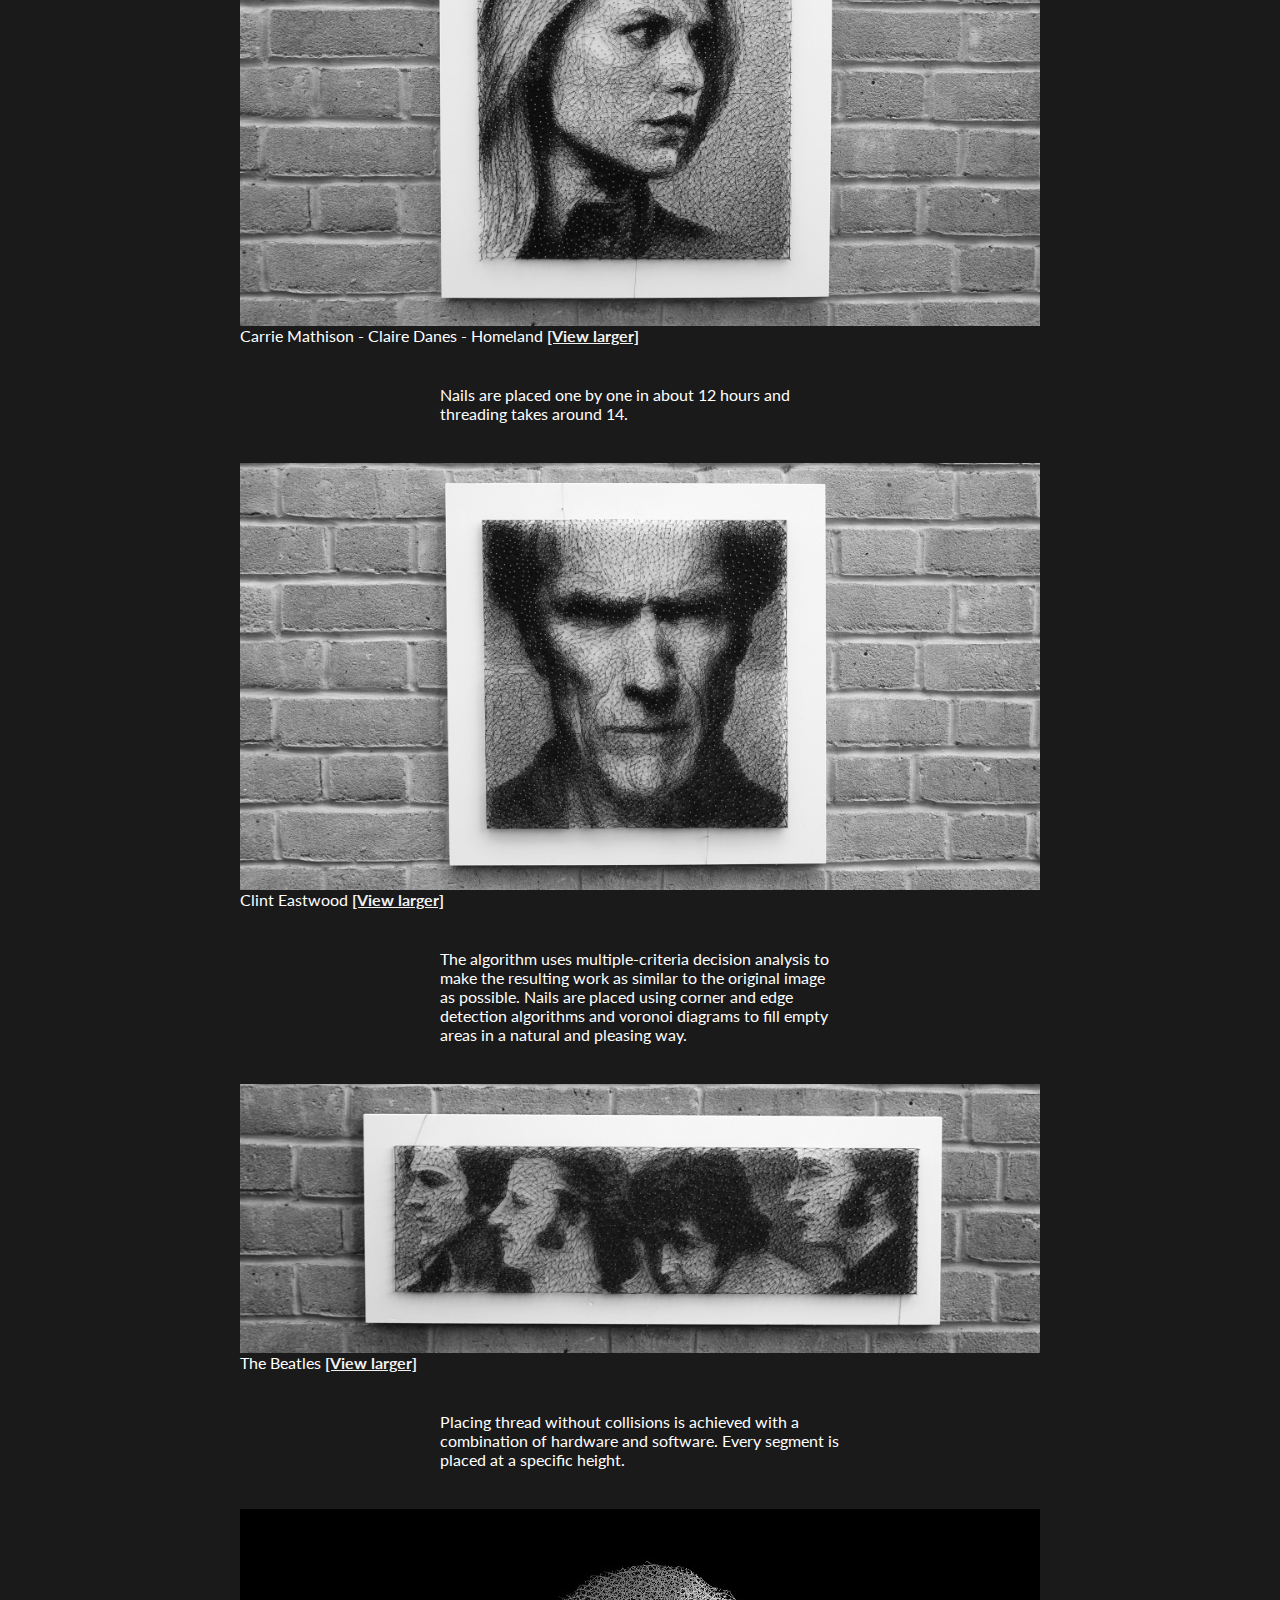
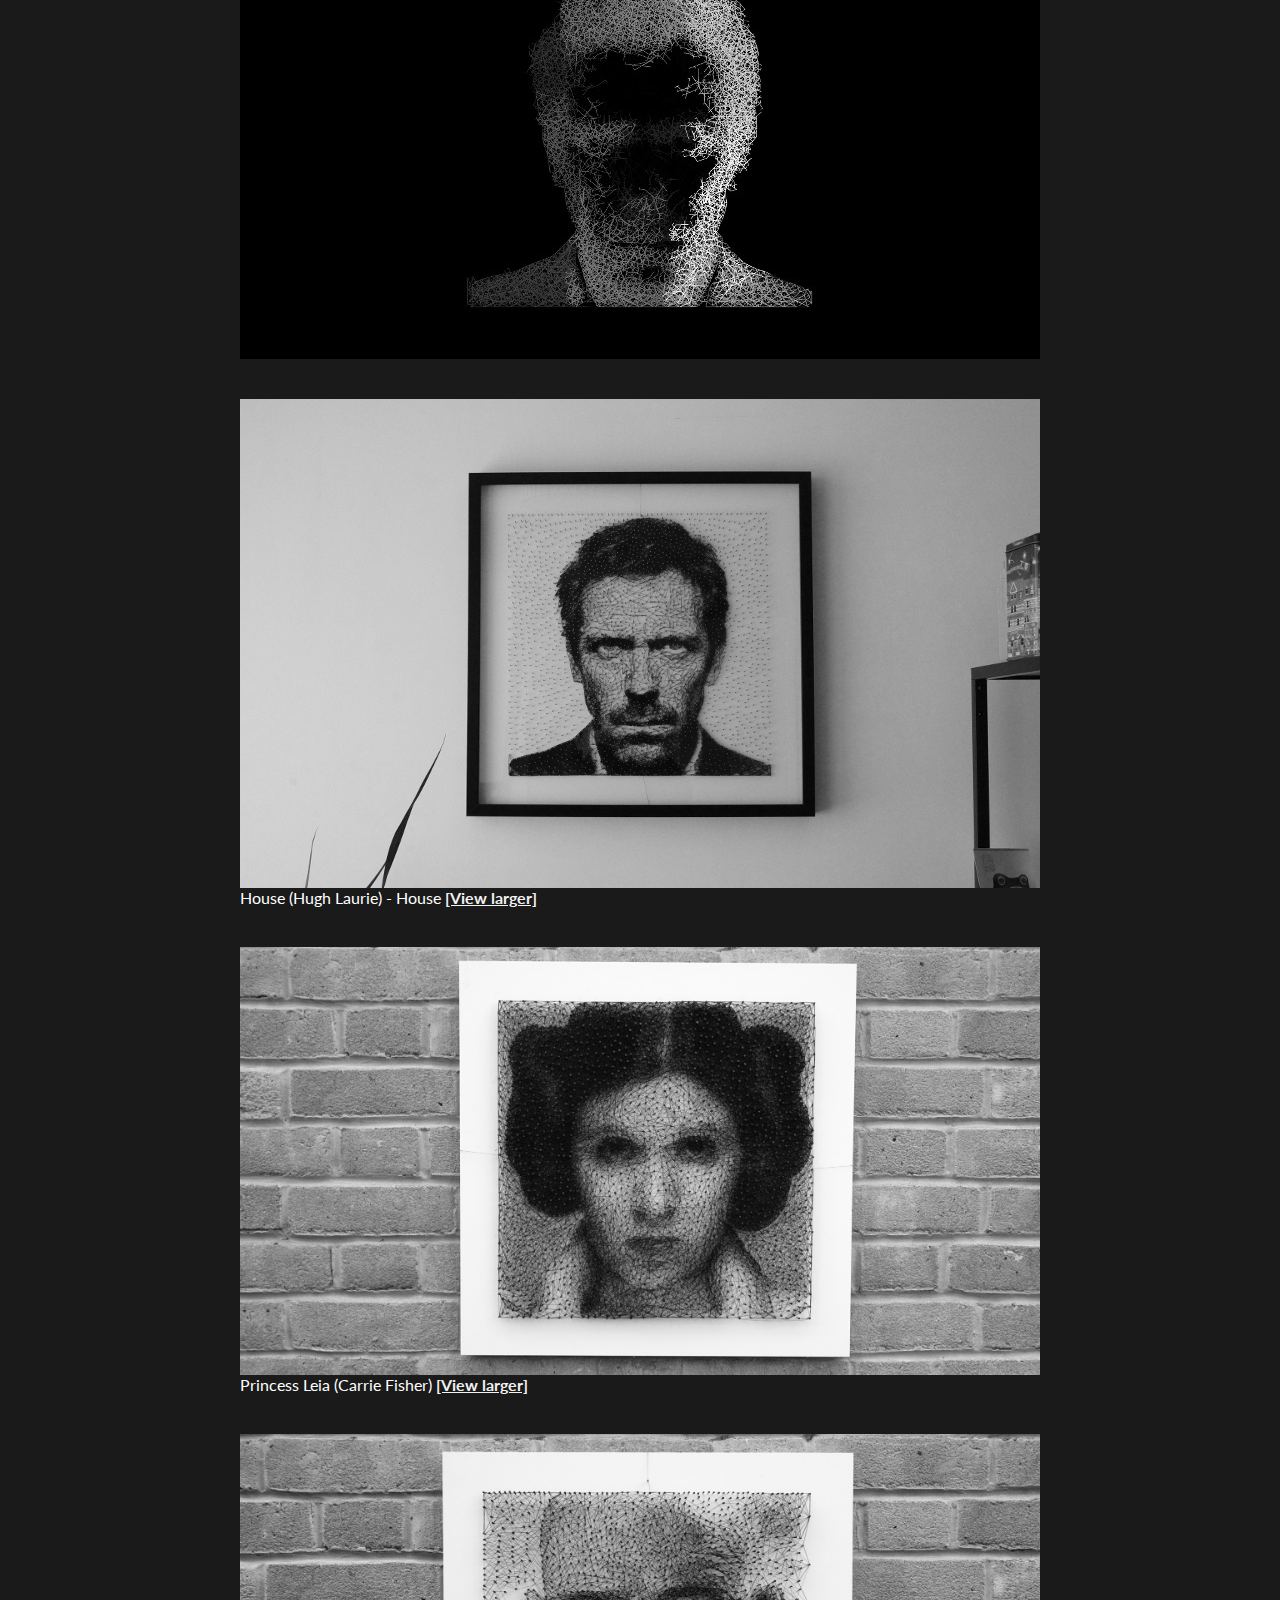
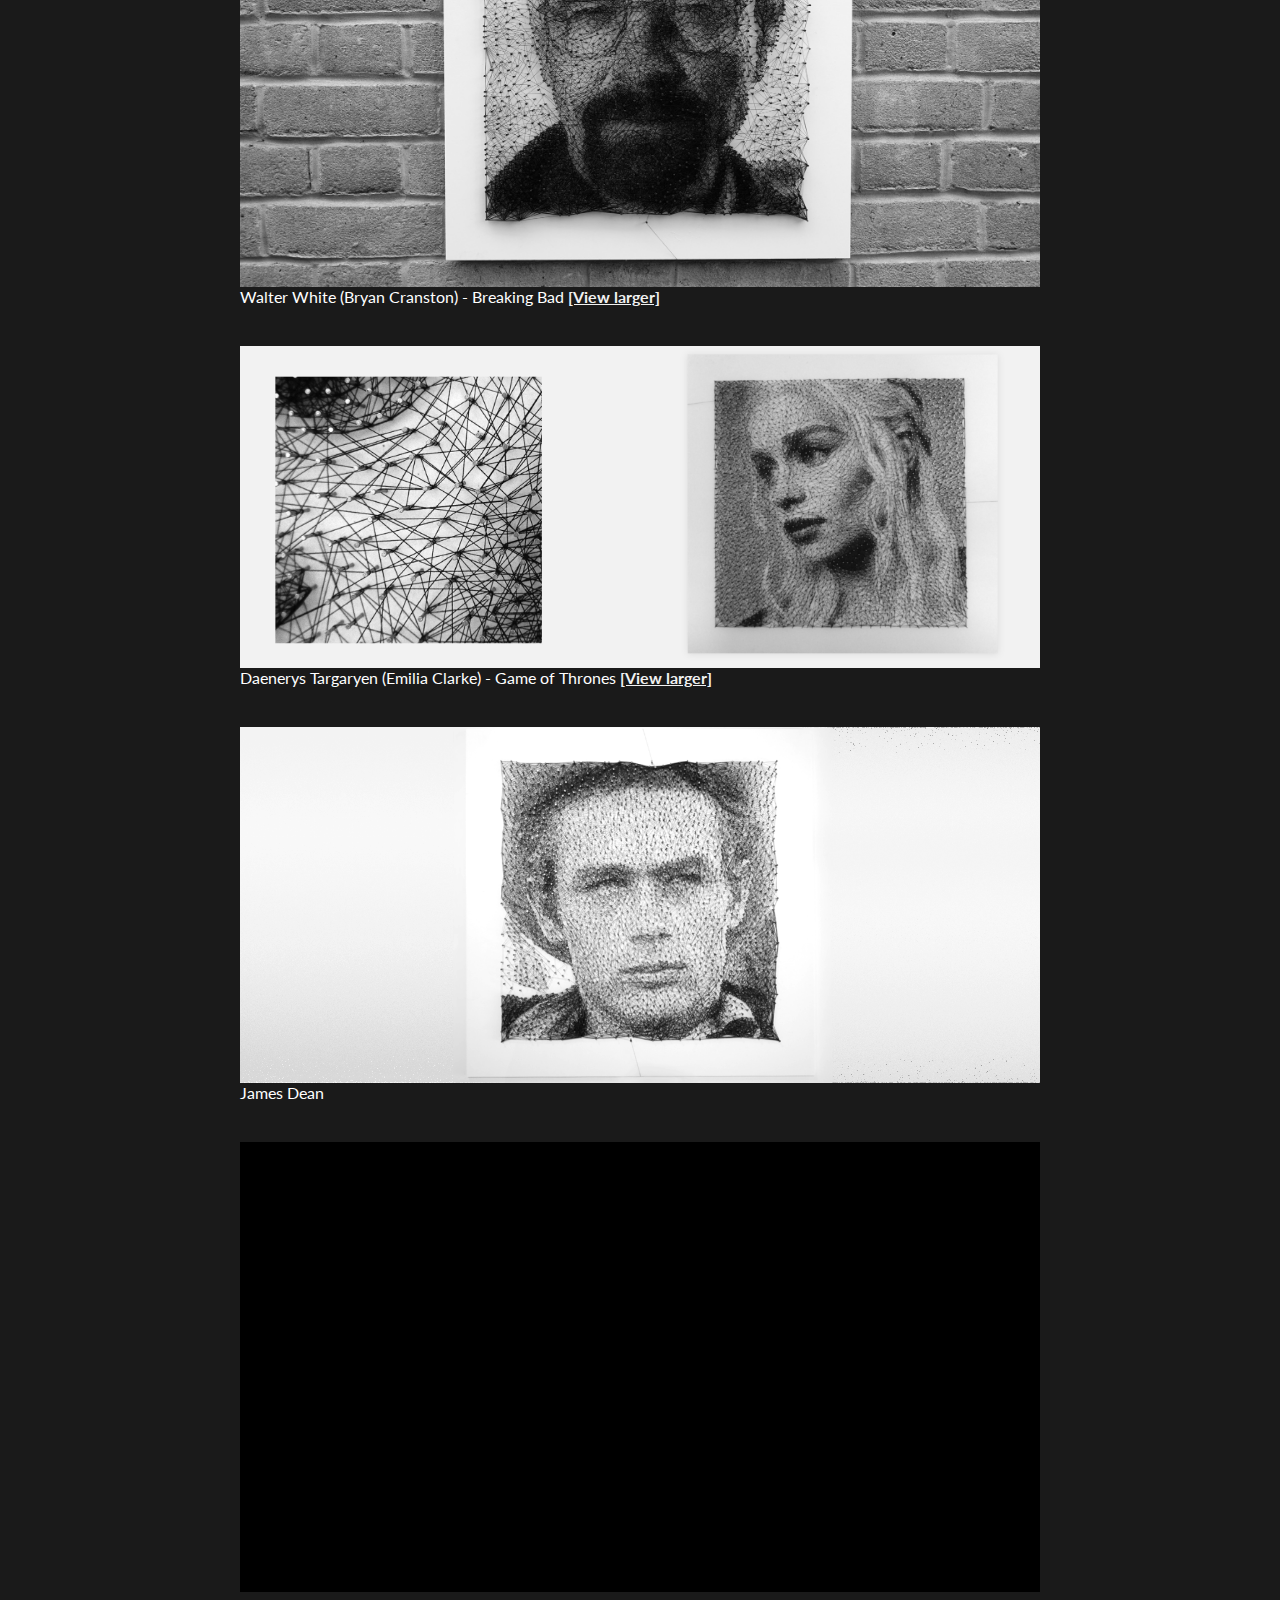
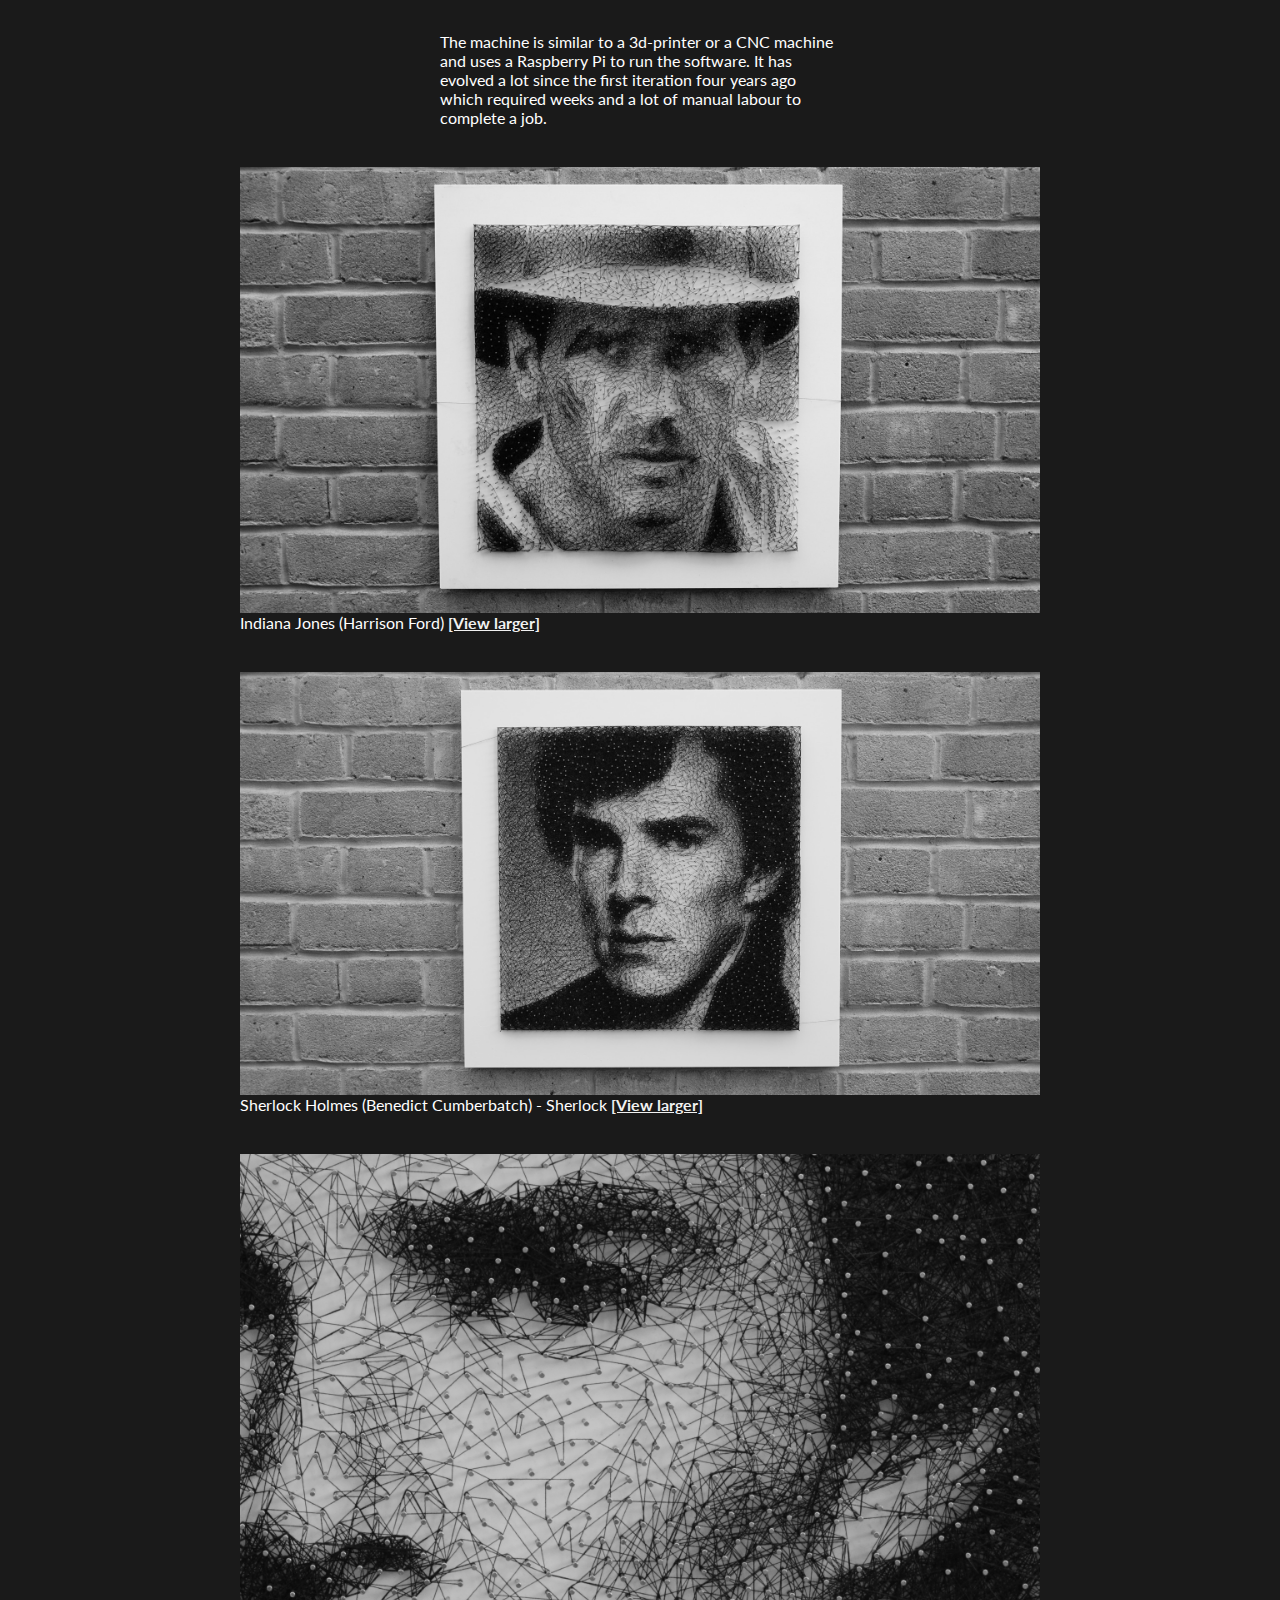
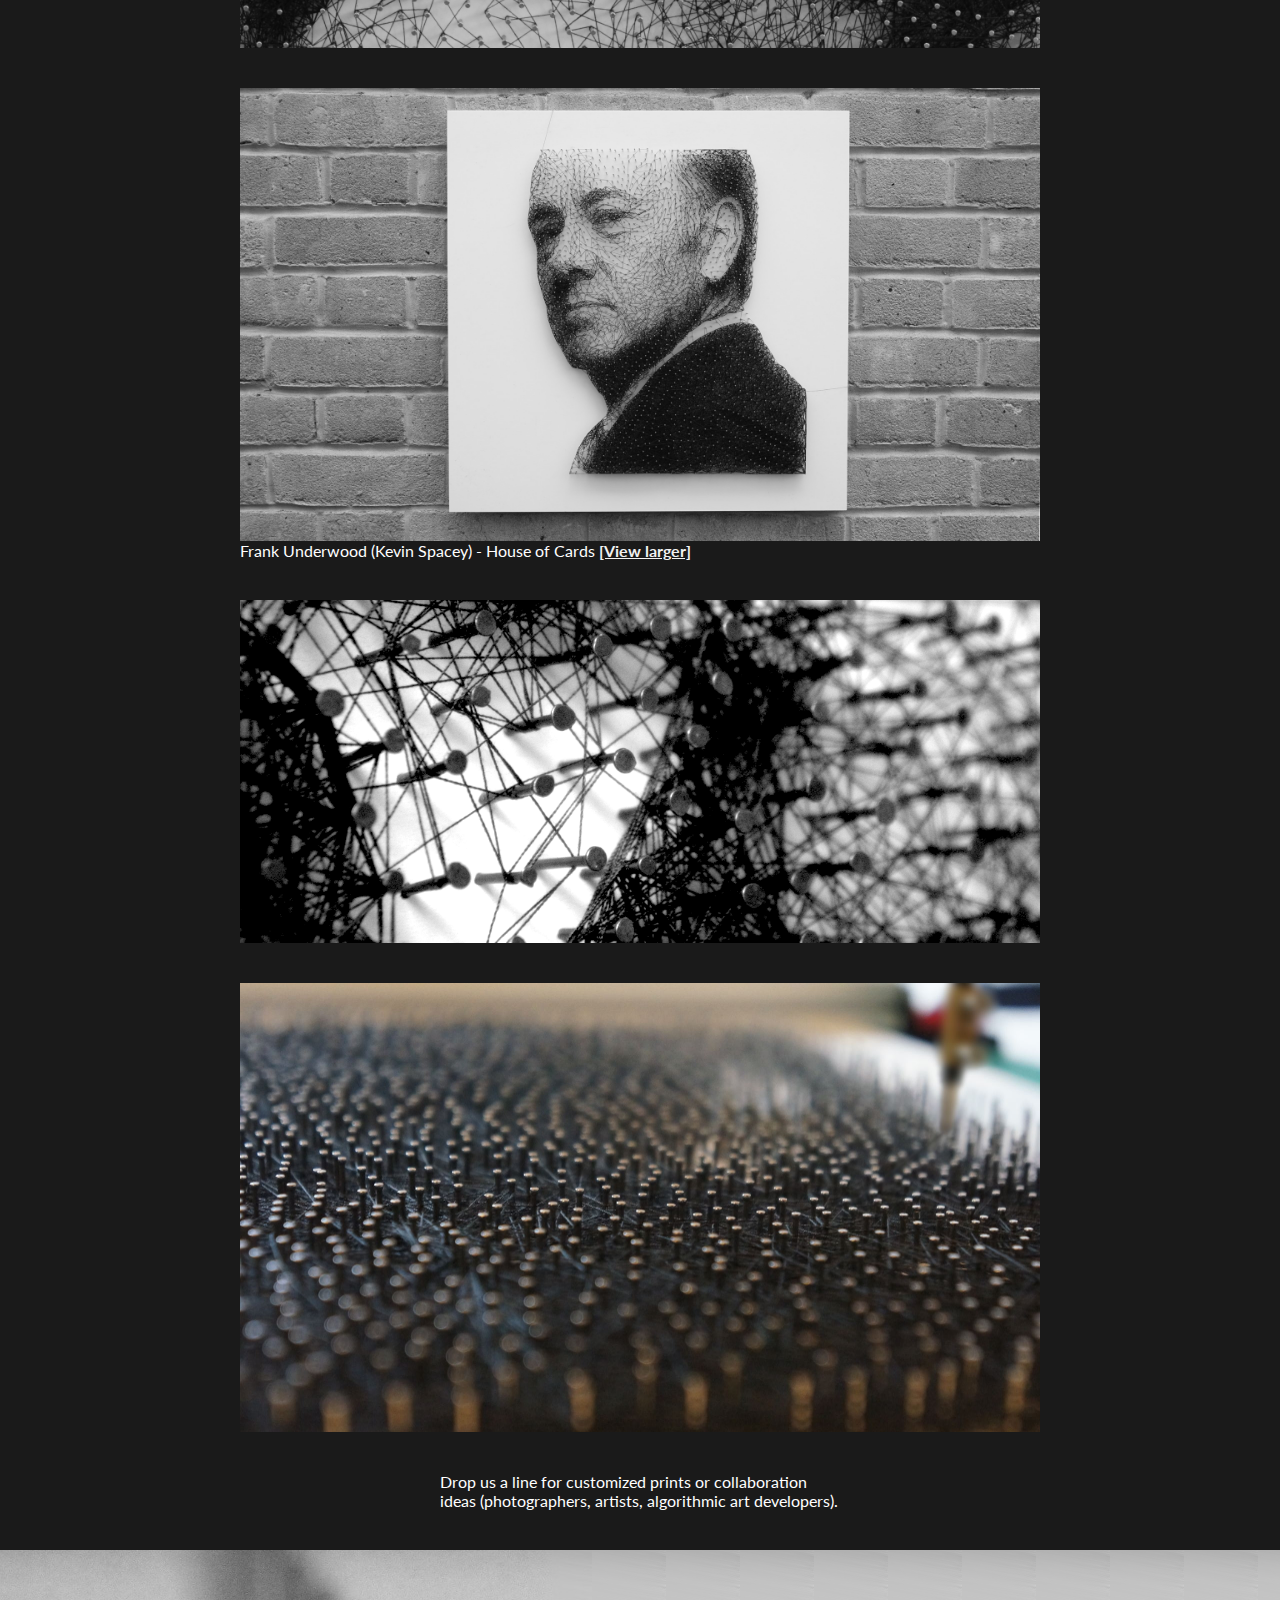
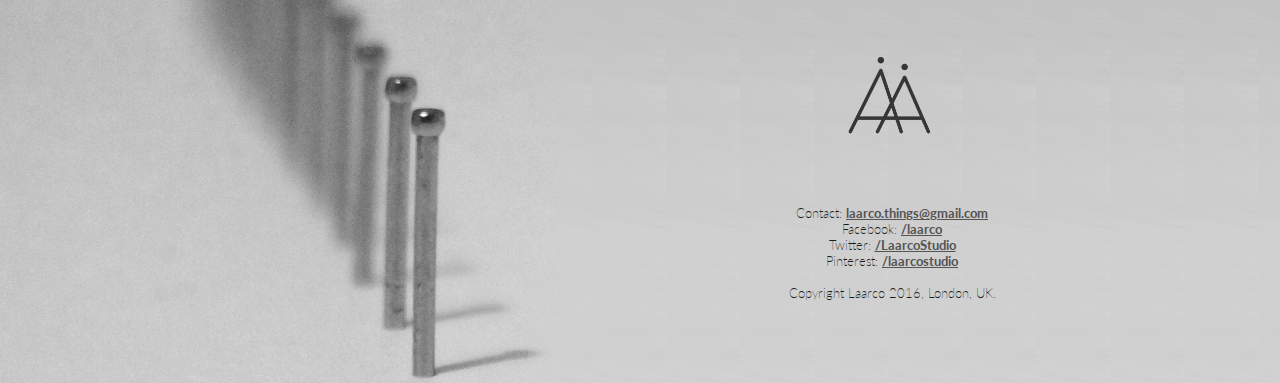
==== commit 7c7323da: "Adds social icons" ====
--- a/index.html
+++ b/index.html
@@ -7,6 +7,13 @@
 </head>
 
 <body class="main">
+<div class="header">
+  <div class="item"><a title="Visit our facebook page" href="https://facebook.com/laarco"><img src="assets/Facebook.png" alt="Visit our facebook page"/></a></div>
+  <div class="item"><a title="Follow us on Twitter" href="https://twitter.com/LaarcoStudio"><img src="assets/Twitter.png" alt="Follow us on Twitter"/></a></div>
+  <div class="item"><a title="Follow us on Pinterest" href="https://pinterest.com/laarcostudio/"><img src="assets/Pinterest.png" alt="Follow us on Pinterest"/></a></div>
+  <div class="item"><a title="Email us" href="mailto:laarco.things@gmail.com"><img src="assets/Email.png" alt="Email us."/></a></div>
+  <div class="item"><a title="Our store at Saatchi Art" href="https://www.saatchiart.com/laarco"><img src="assets/store.png" alt="Our store at Saatchi Art"/></a></div>
+</div>
 
 		<img class="laarco" src="laarco.png" alt="" />
   <p class="text" style="text-align: center">Laarco is a design studio that experiments with robotics and algorithmics to create unique artwork.</p>	
--- a/laarco.css
+++ b/laarco.css
@@ -48,7 +48,7 @@
 	font-size: 36px;
 	width: 40%;
 	display: block;
-	margin: 80px auto 50px auto;
+	margin: 0px auto 0px auto;
 	font-weight: 300;
 }
 
@@ -224,4 +224,18 @@
 
 .whitewp a {
 	color: #545454;
-}+}
+.header {
+	margin: 1px auto;
+	width: 800px;
+	text-align: right;
+}
+
+.header .item {
+	margin: 5px;
+	display: inline;
+}
+
+.header .item img {
+	height: 24px;
+}
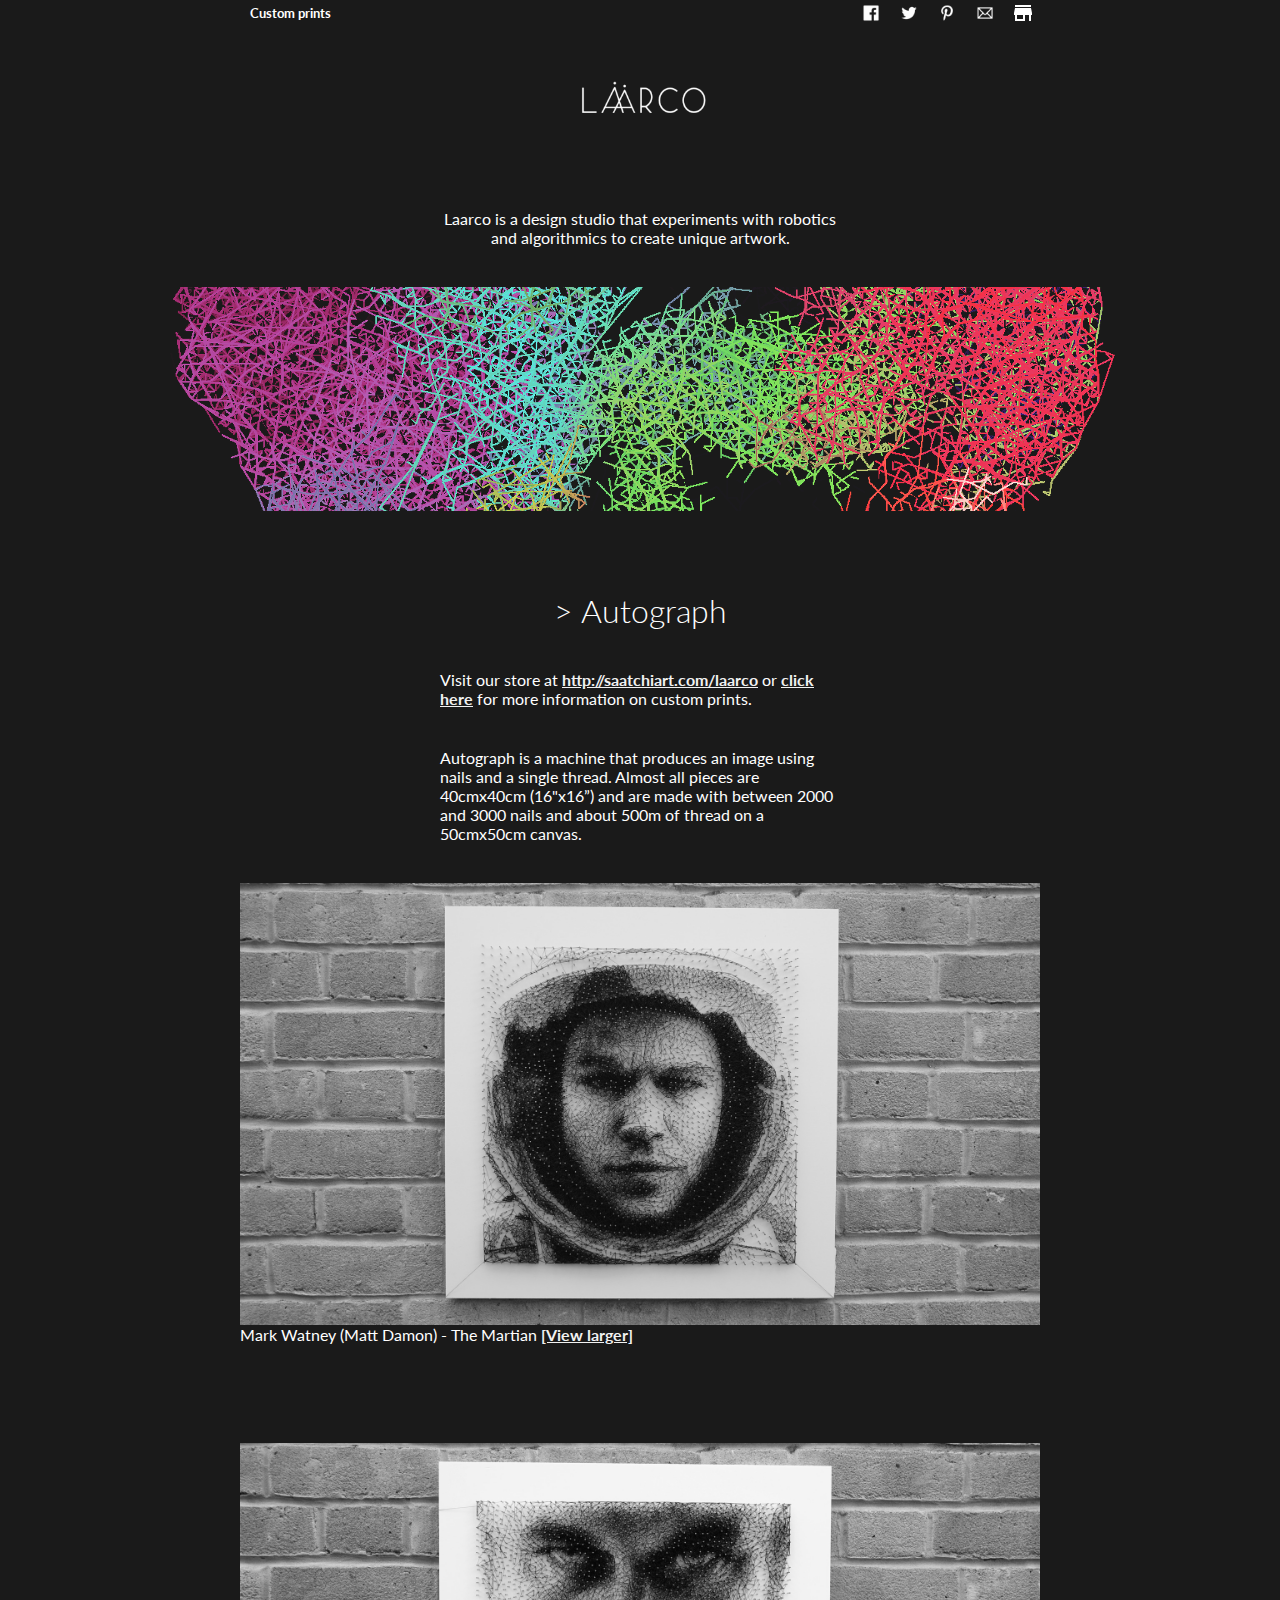
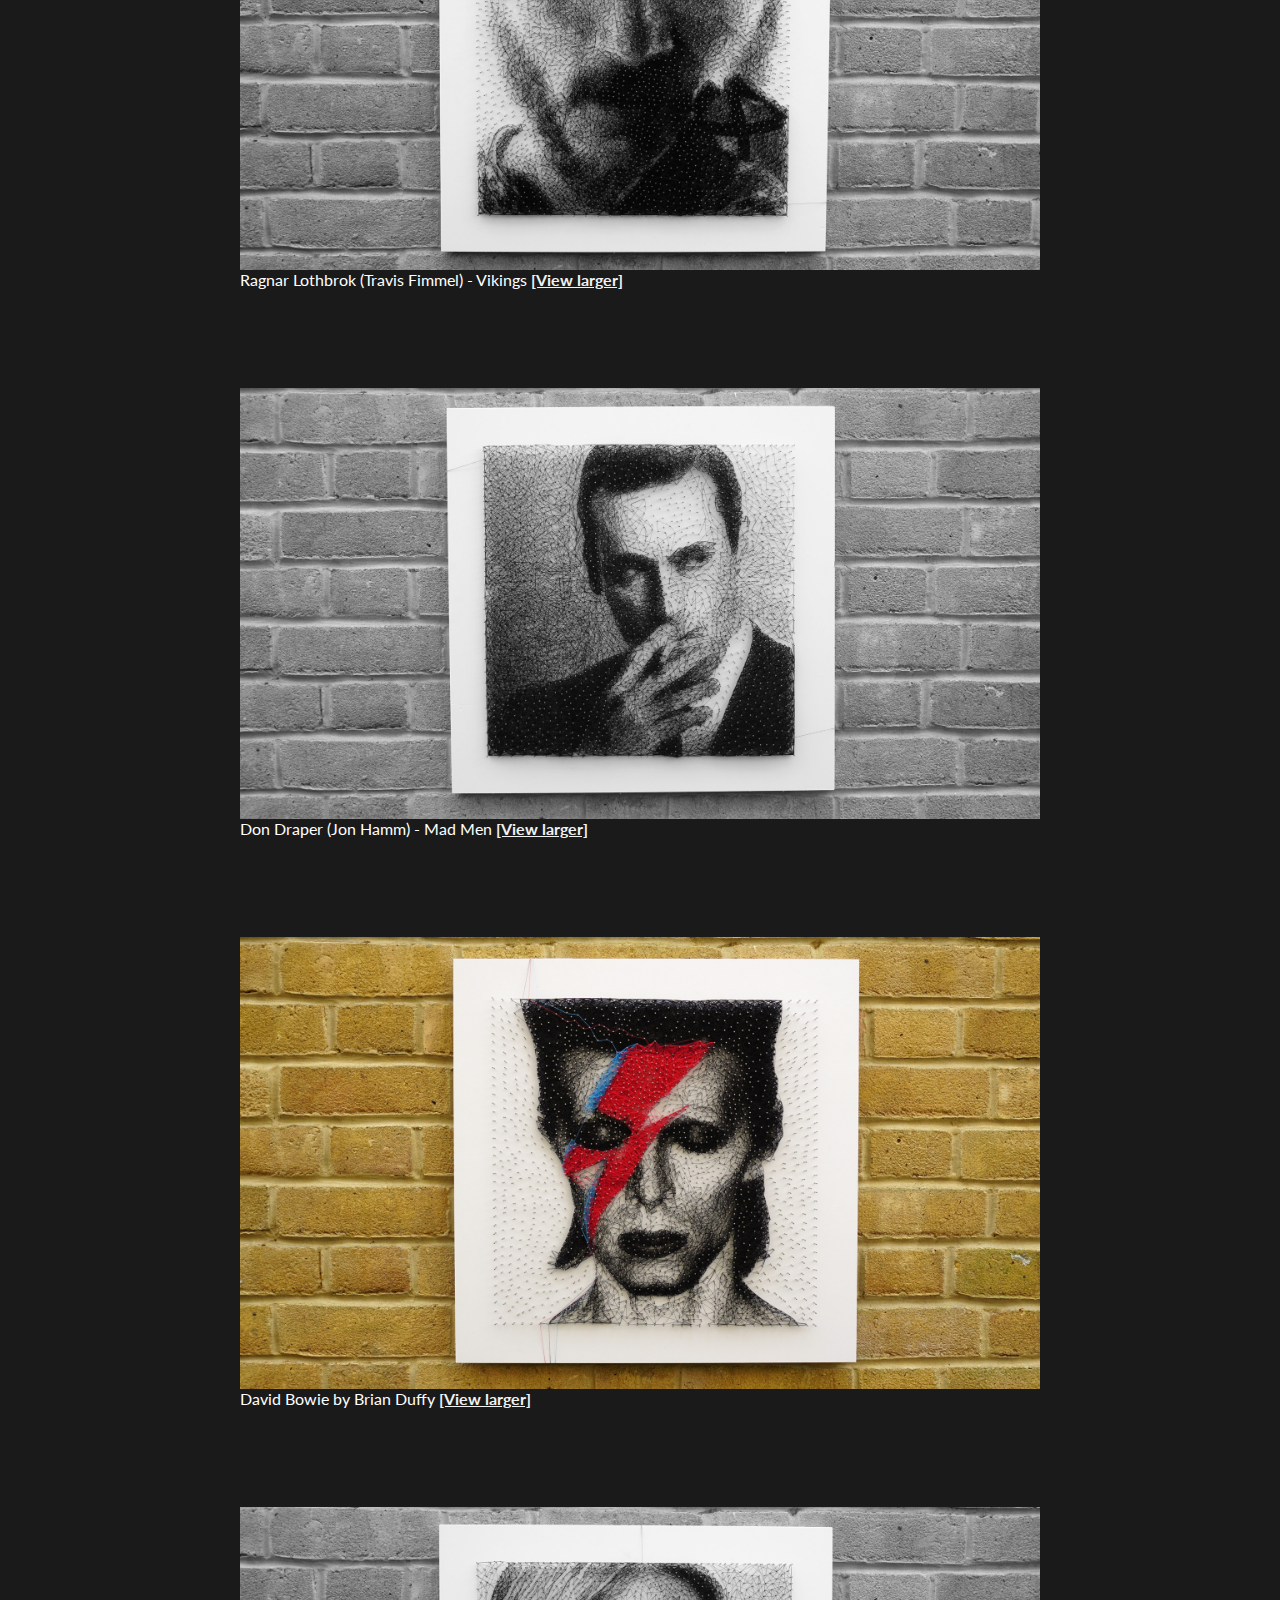
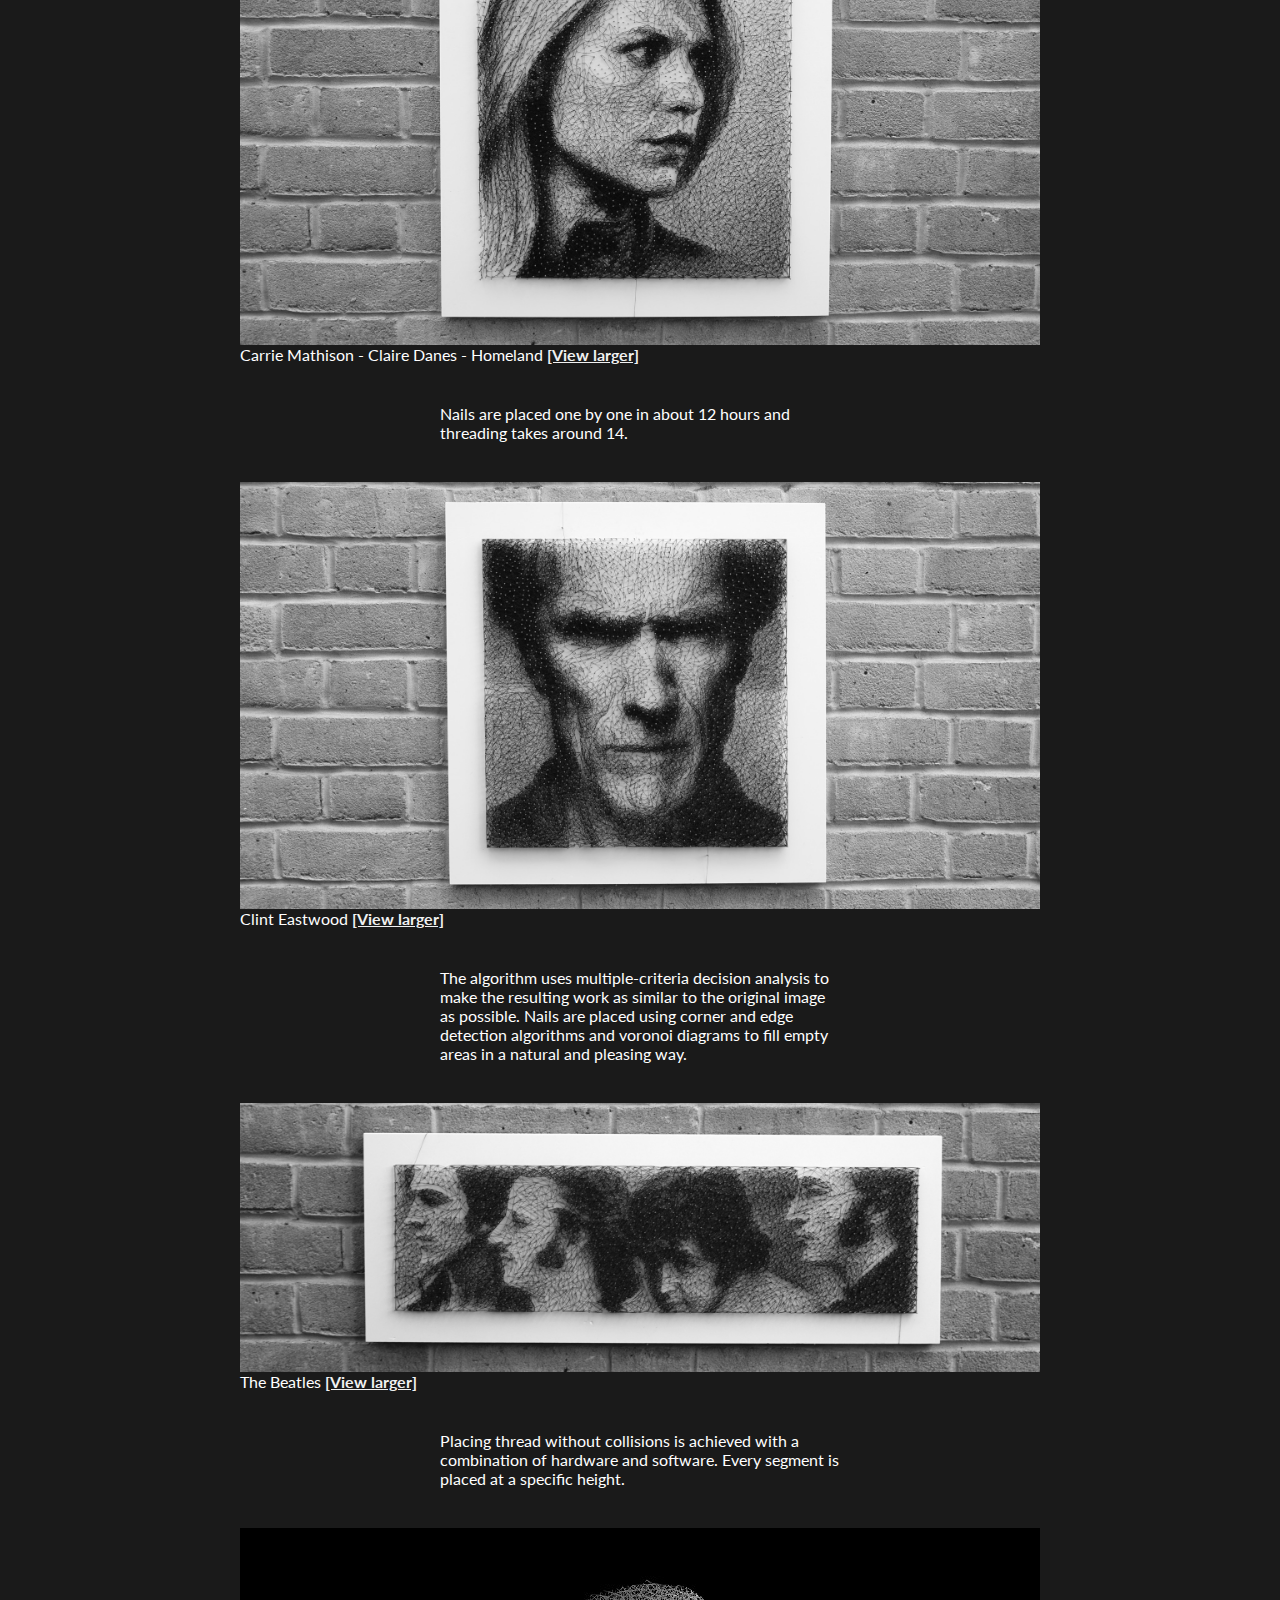
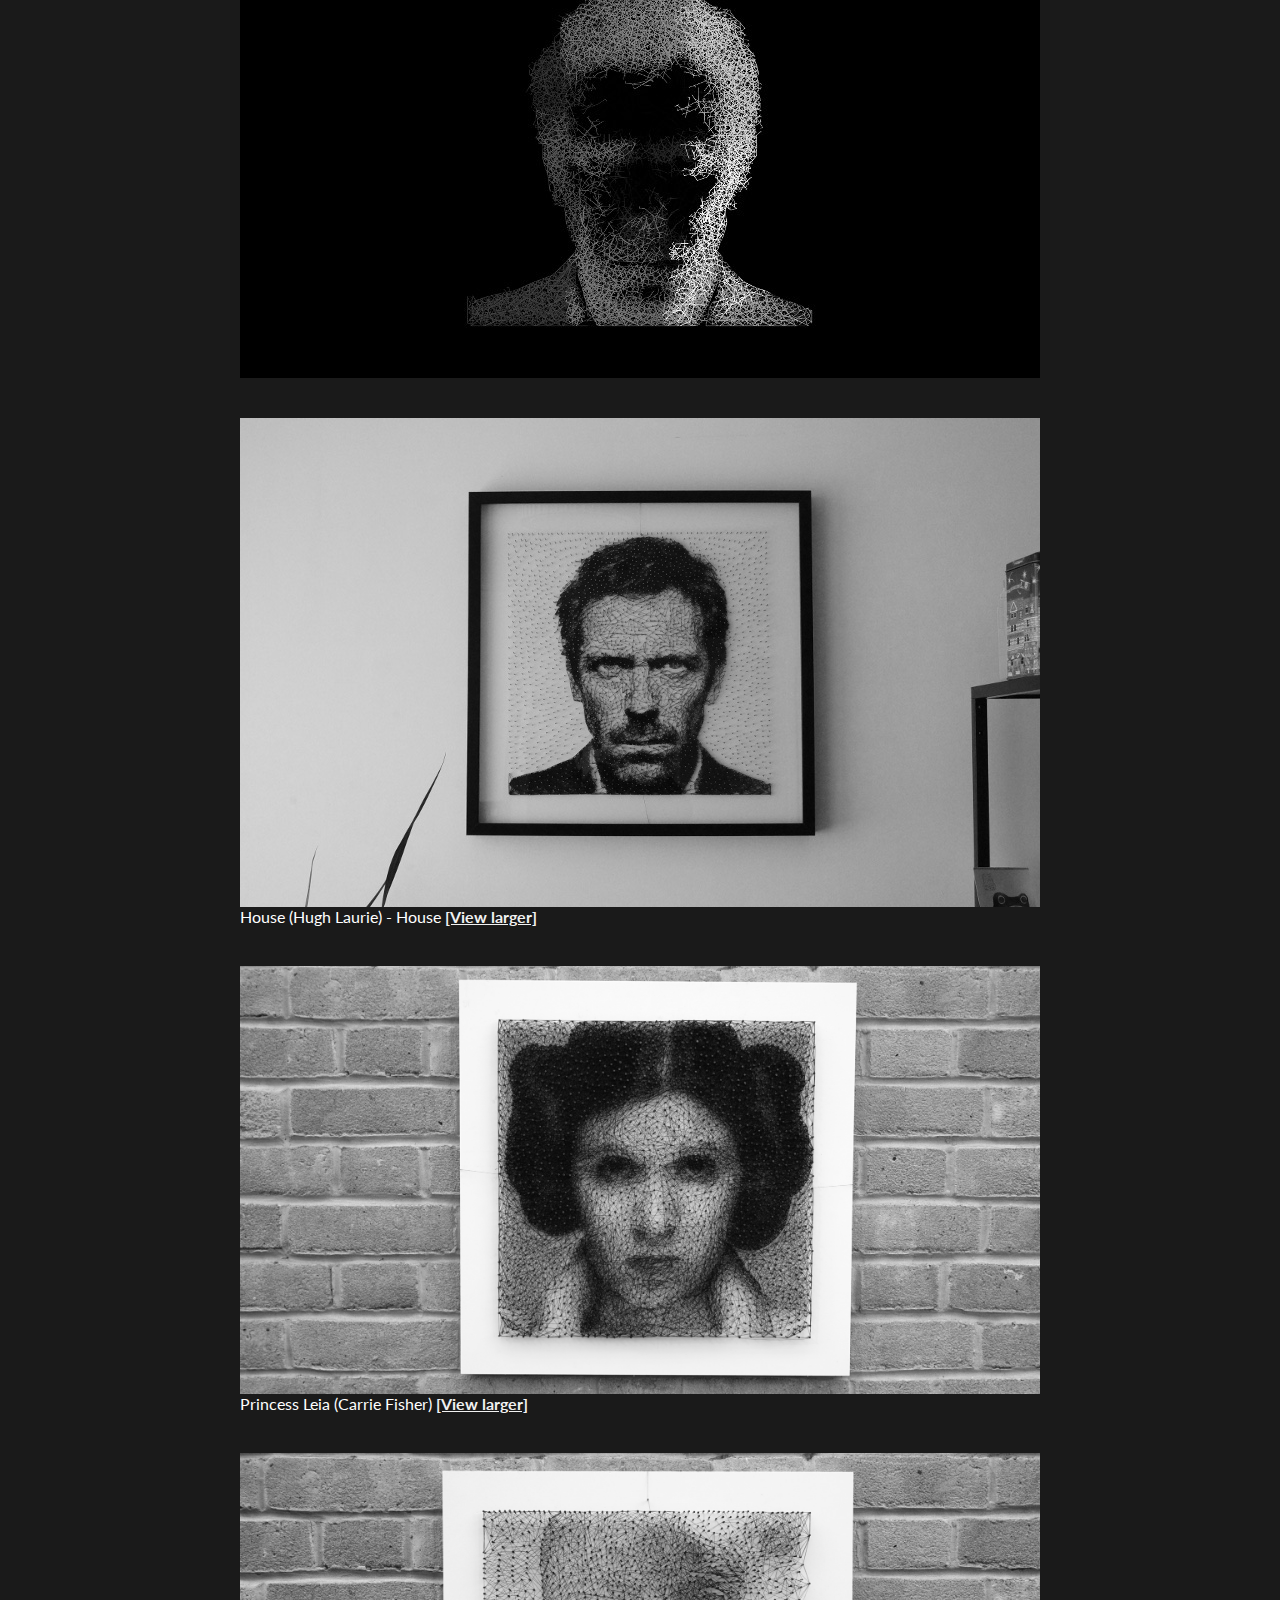
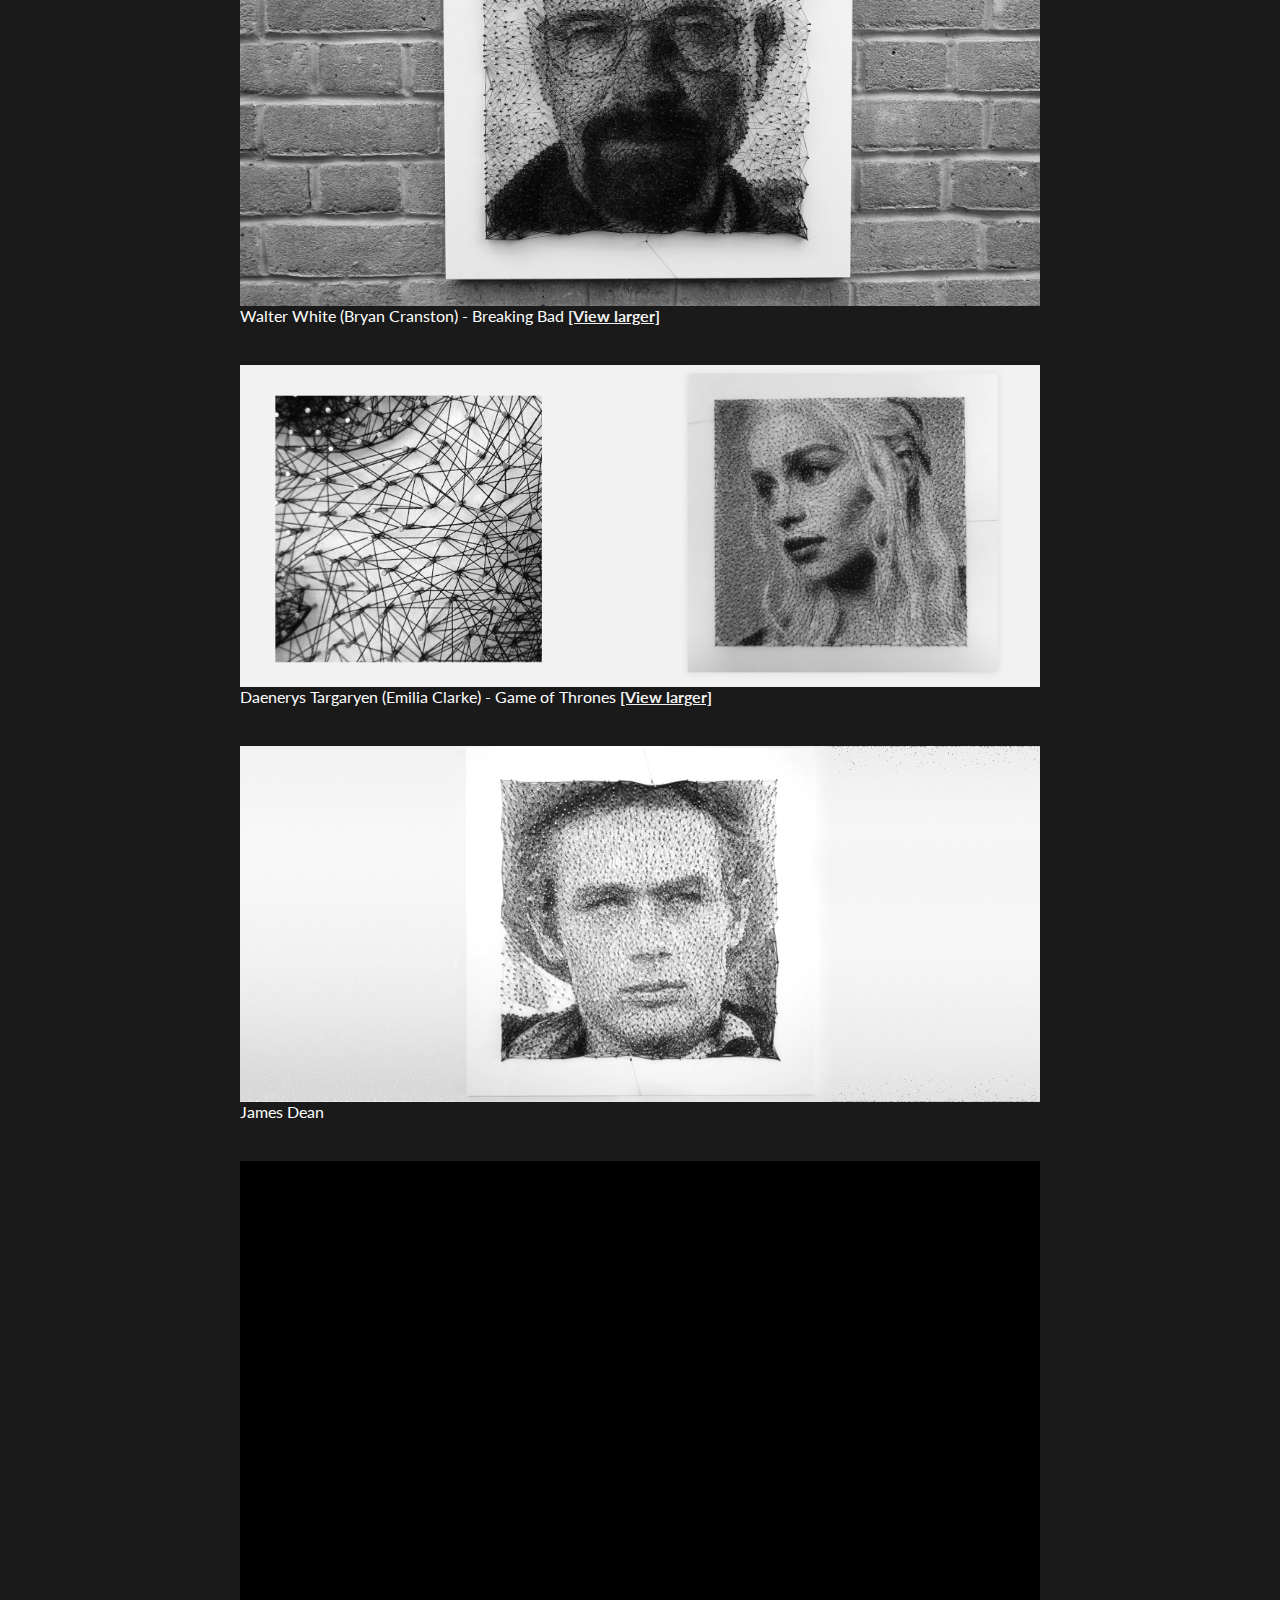
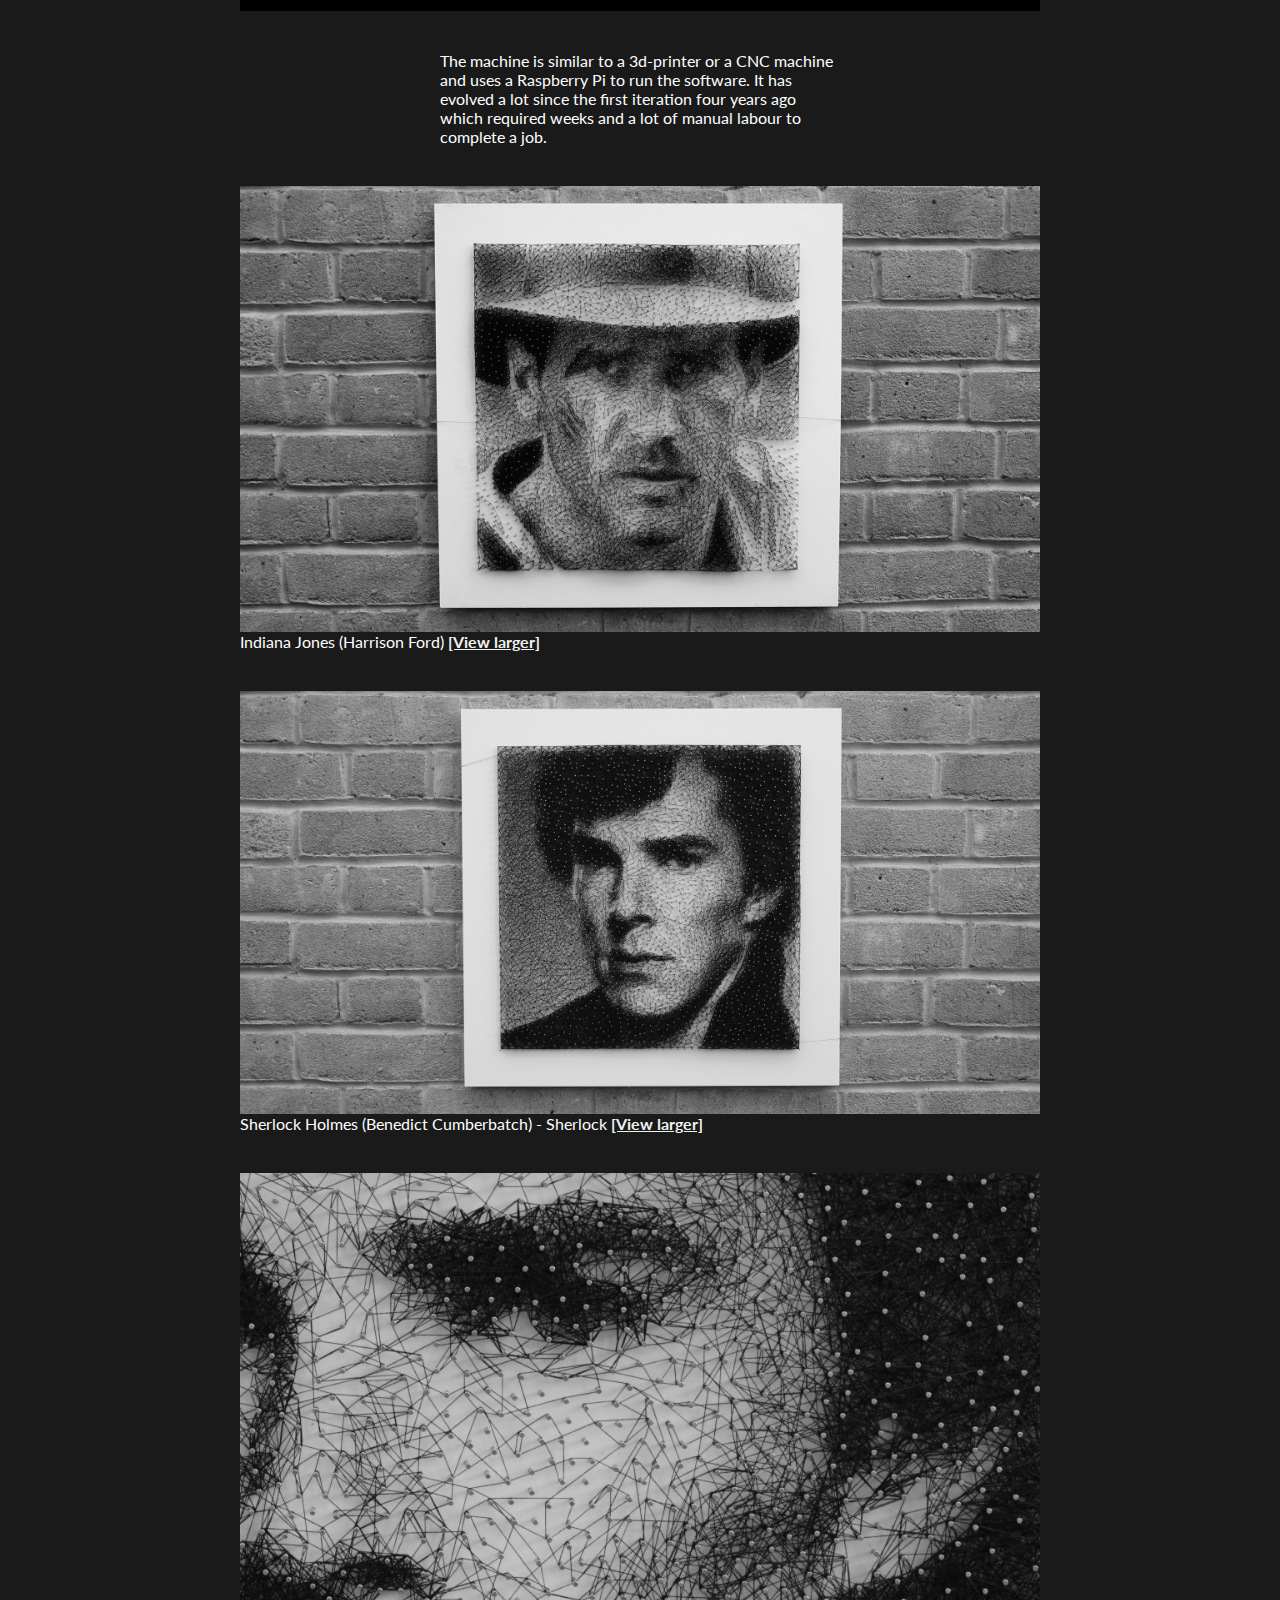
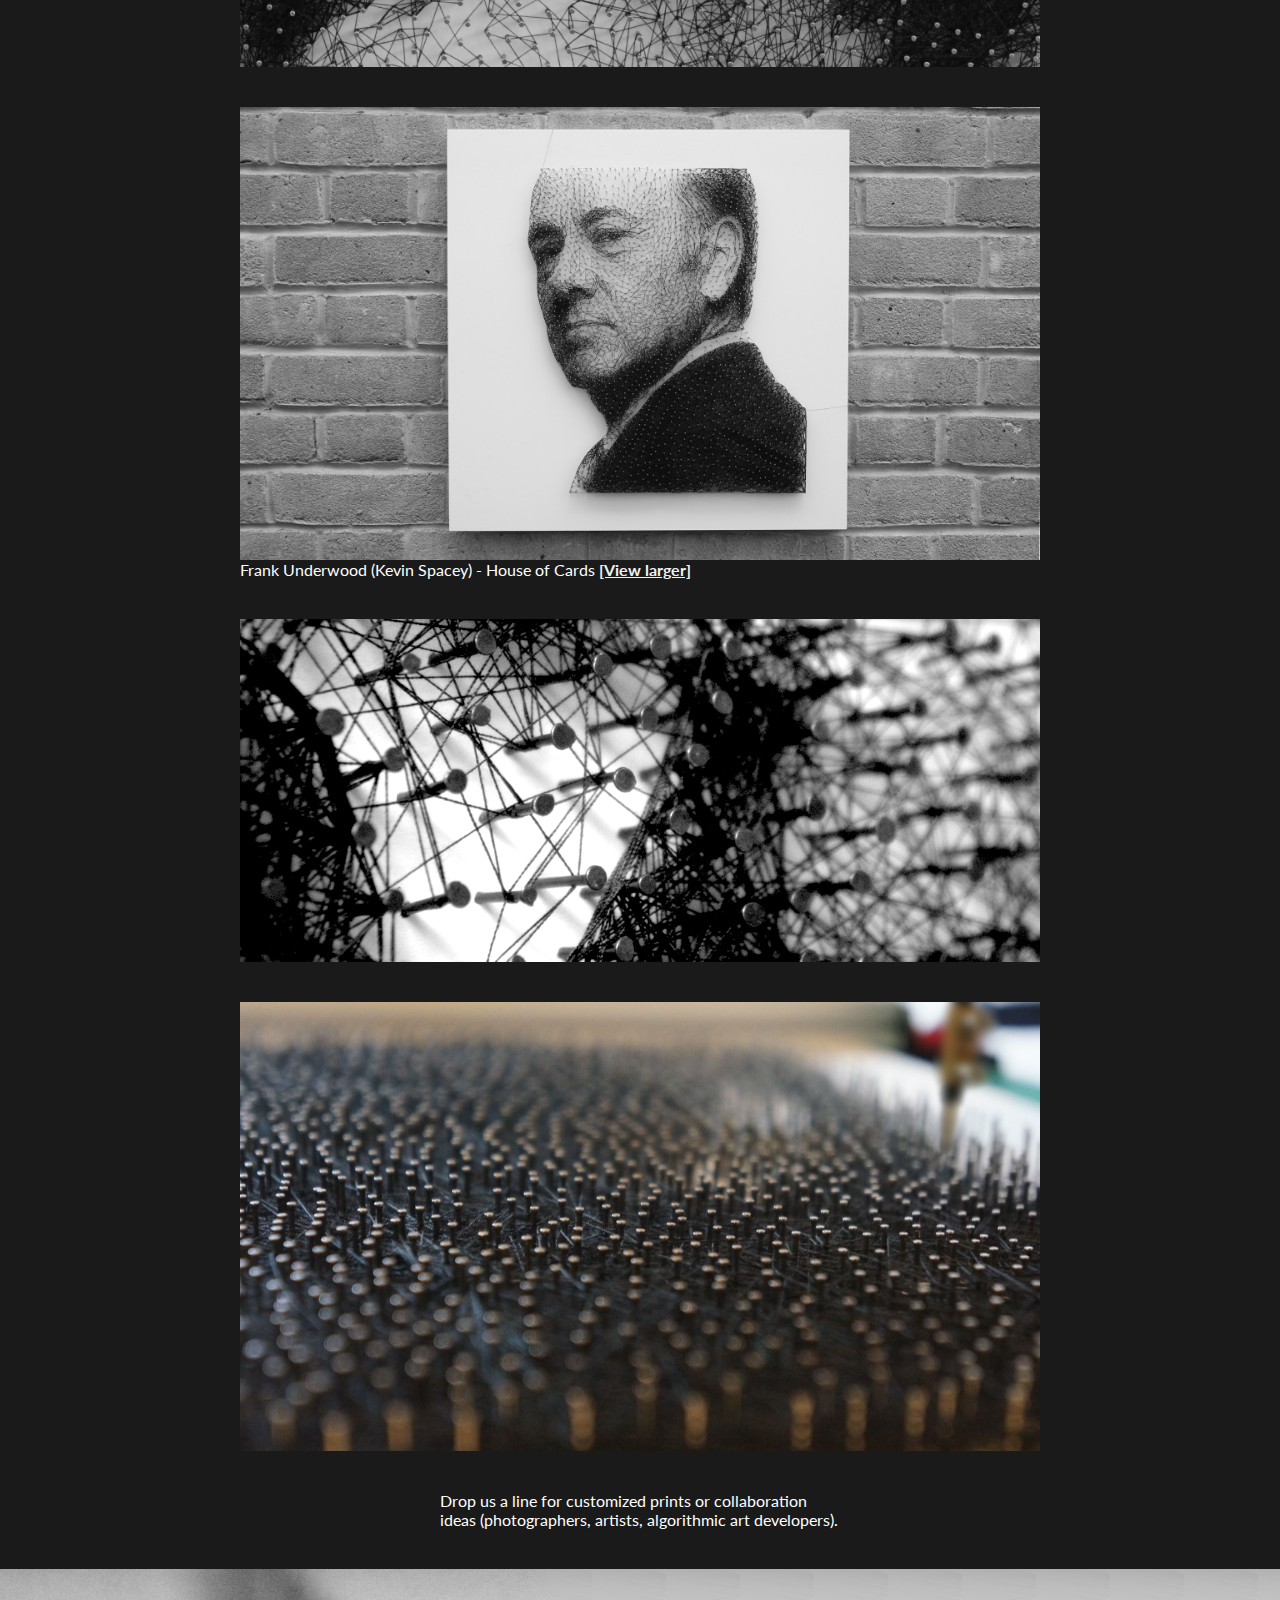
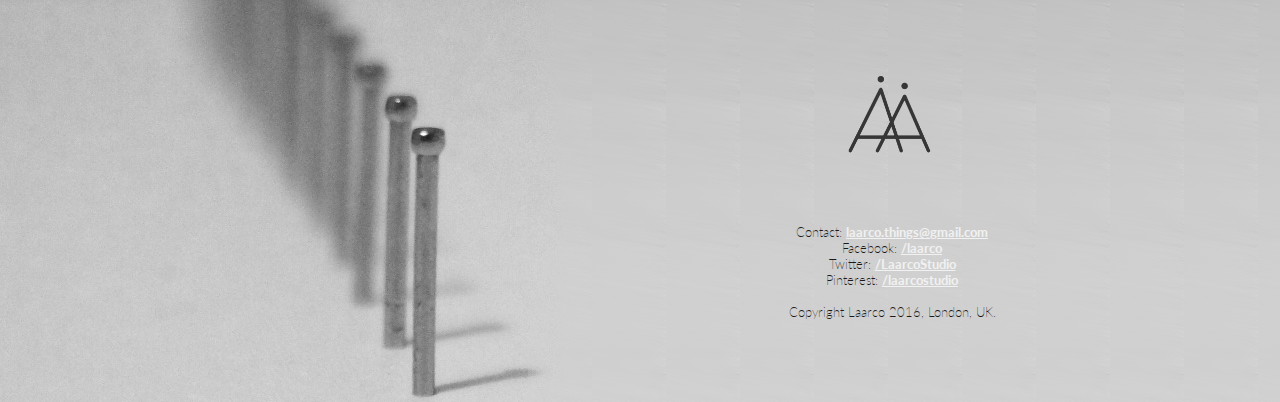
==== commit 90392286: "Adds FAQ" ====
--- a/index.html
+++ b/index.html
@@ -8,6 +8,7 @@
 
 <body class="main">
 <div class="header">
+  <div class="headerfaq"><a href="autograph-faq/">Custom prints</a></div>
   <div class="item"><a title="Visit our facebook page" href="https://facebook.com/laarco"><img src="assets/Facebook.png" alt="Visit our facebook page"/></a></div>
   <div class="item"><a title="Follow us on Twitter" href="https://twitter.com/LaarcoStudio"><img src="assets/Twitter.png" alt="Follow us on Twitter"/></a></div>
   <div class="item"><a title="Follow us on Pinterest" href="https://pinterest.com/laarcostudio/"><img src="assets/Pinterest.png" alt="Follow us on Pinterest"/></a></div>
@@ -19,7 +20,7 @@
   <p class="text" style="text-align: center">Laarco is a design studio that experiments with robotics and algorithmics to create unique artwork.</p>	
 		<img class="center" src="autograph.png" alt="" />
 		<h1>&gt; Autograph</h1>
-    <p class="text">Visit our store at <a href="http://saatchiart.com/laarco">http://saatchiart.com/laarco</a>
+    <p class="text">Visit our store at <a href="http://saatchiart.com/laarco">http://saatchiart.com/laarco</a> or <a href="autograph-faq/">click here</a> for more information on custom prints.
     </p>
 
     <p class="text">Autograph is a machine that produces an image using nails and a single thread. Almost all pieces are 40cmx40cm (16"x16”) and are made with between 2000 and 3000 nails and about 500m of thread on a 50cmx50cm canvas. 
--- a/laarco.css
+++ b/laarco.css
@@ -39,7 +39,7 @@
 }
 
 
-a {
+body.main a {
 	font-weight: bold;
 	color: #f1f1f1;
 
@@ -239,3 +239,44 @@
 .header .item img {
 	height: 24px;
 }
+
+body.faq div#faqwrapper{
+	width: 60%;
+	margin: auto;
+}
+body.faq h2, body.faq h1, body.faq h3 {
+	width: 100%
+}
+
+body.faq a {
+	color: black;
+}
+body.faq img {
+	max-width: 100%;
+	margin: auto;
+}
+p.caption {
+	font-size: 0.8em;
+	text-align: center;
+}
+
+#faqwrapper .header {
+	background-color: black;
+}
+
+.header .headerfaq {
+	display: inline;
+	float: left;
+	margin-top: 4px;
+	font-size: 0.8em;
+	color: white;
+	margin-left: 10px;
+}
+.headerfaq a {
+	color: white !important;
+	text-decoration: none;
+}
+
+.headerfaq a:visited {
+	color: white;
+}